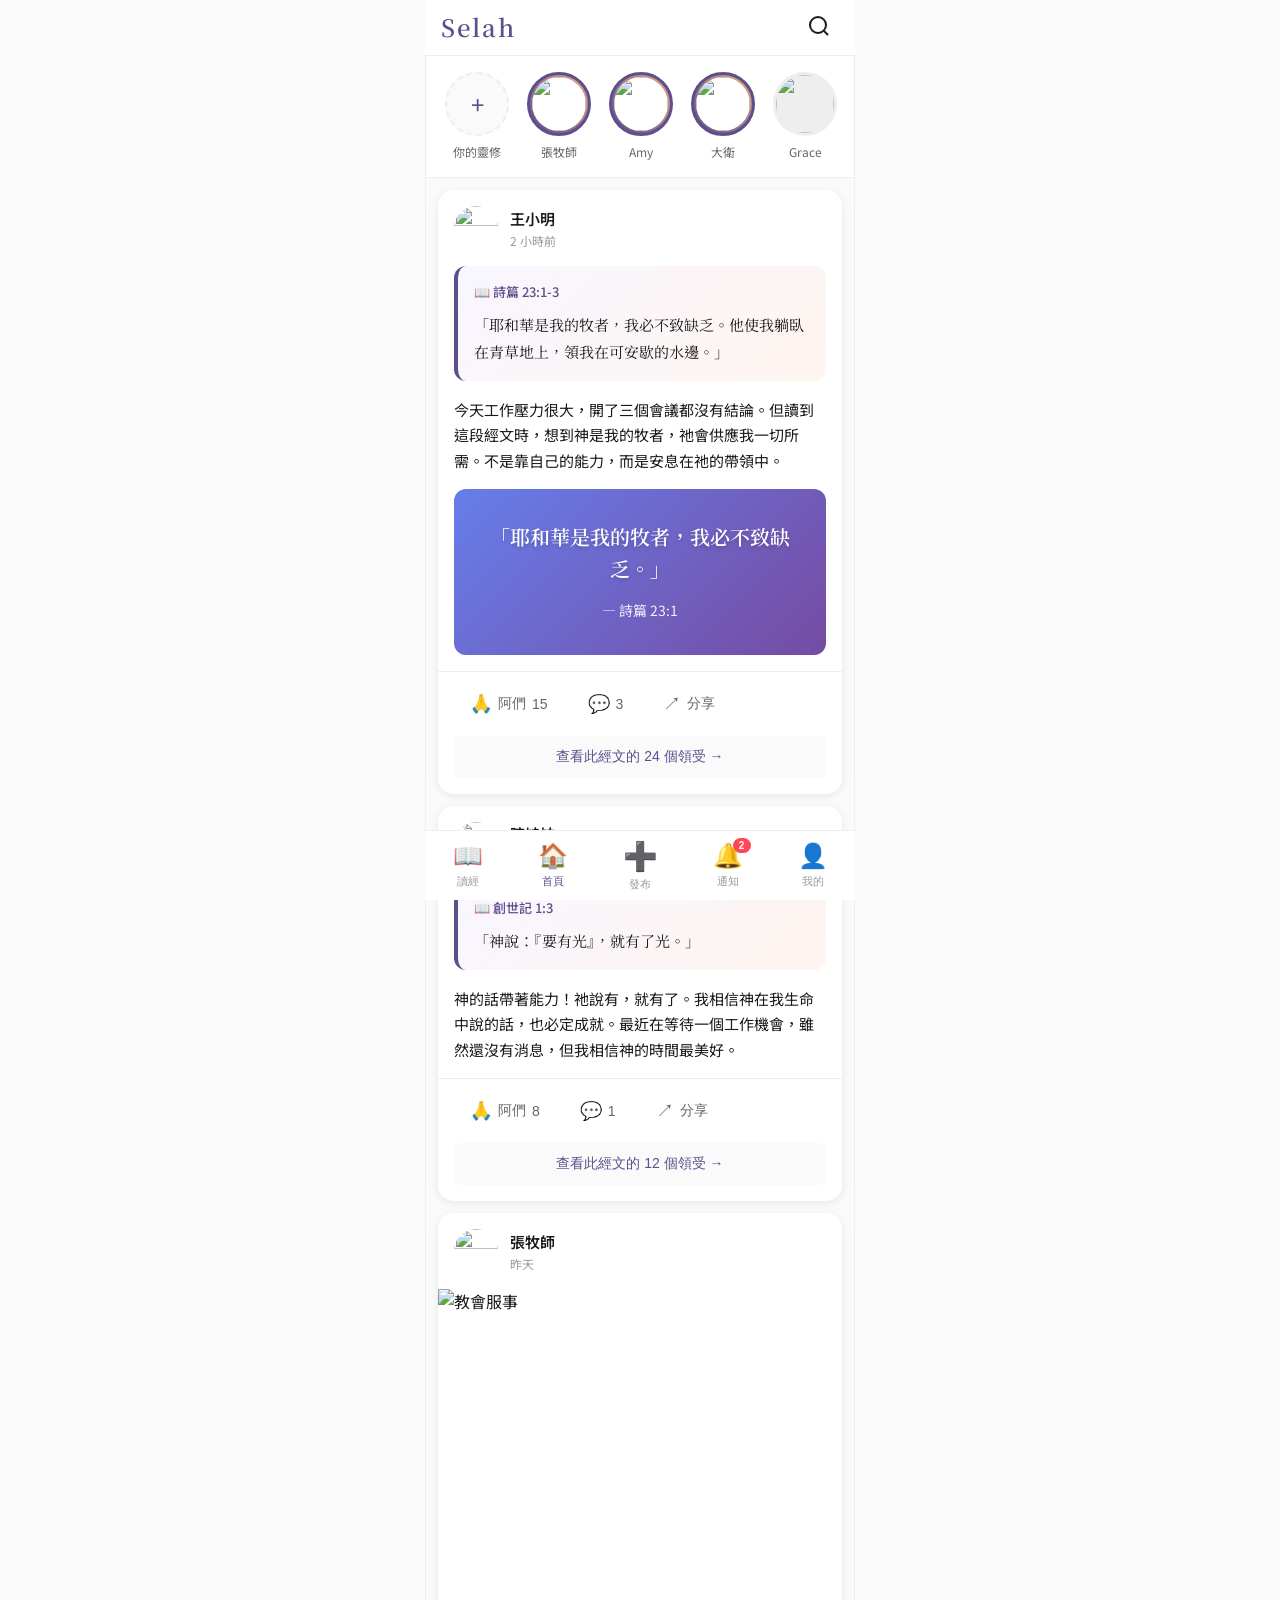
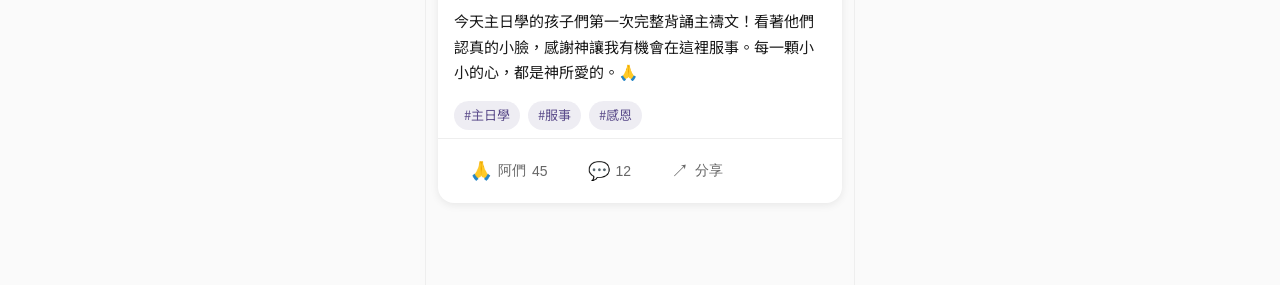
==== prototype/index.html @ 2213cc18 "Initial commit: Selah Bible Social App prototype Features: - Feed with scripture reflections and tes" ====
<!DOCTYPE html>
<html lang="zh-TW">
<head>
    <meta charset="UTF-8">
    <meta name="viewport" content="width=device-width, initial-scale=1.0, maximum-scale=1.0, user-scalable=no">
    <title>Selah - 聖經社群</title>
    <link rel="stylesheet" href="styles.css">
    <link href="https://fonts.googleapis.com/css2?family=Noto+Sans+TC:wght@400;500;700&family=Noto+Serif+TC:wght@400;600&display=swap" rel="stylesheet">
</head>
<body>
    <div class="app-container">
        <!-- Header -->
        <header class="app-header" id="app-header">
            <h1 class="logo">Selah</h1>
            <button class="search-btn" aria-label="搜尋">
                <svg width="24" height="24" viewBox="0 0 24 24" fill="none" stroke="currentColor" stroke-width="2">
                    <circle cx="11" cy="11" r="8"></circle>
                    <path d="m21 21-4.35-4.35"></path>
                </svg>
            </button>
        </header>

        <!-- Main Content Area -->
        <main class="app-main" id="app-main">
            <!-- Tab: Feed -->
            <section class="tab-content active" id="tab-feed">
                <!-- Stories Row -->
                <div class="stories-row">
                    <div class="story-item add-story">
                        <div class="story-avatar">
                            <span>+</span>
                        </div>
                        <span class="story-name">你的靈修</span>
                    </div>
                    <div class="story-item has-story">
                        <div class="story-avatar">
                            <img src="https://api.dicebear.com/7.x/avataaars/svg?seed=pastor" alt="">
                        </div>
                        <span class="story-name">張牧師</span>
                    </div>
                    <div class="story-item has-story">
                        <div class="story-avatar">
                            <img src="https://api.dicebear.com/7.x/avataaars/svg?seed=amy" alt="">
                        </div>
                        <span class="story-name">Amy</span>
                    </div>
                    <div class="story-item has-story">
                        <div class="story-avatar">
                            <img src="https://api.dicebear.com/7.x/avataaars/svg?seed=david" alt="">
                        </div>
                        <span class="story-name">大衛</span>
                    </div>
                    <div class="story-item">
                        <div class="story-avatar">
                            <img src="https://api.dicebear.com/7.x/avataaars/svg?seed=grace" alt="">
                        </div>
                        <span class="story-name">Grace</span>
                    </div>
                </div>

                <!-- Feed Posts -->
                <div class="feed-posts">
                    <!-- Post 1 -->
                    <article class="post-card">
                        <div class="post-header">
                            <img src="https://api.dicebear.com/7.x/avataaars/svg?seed=xiaoming" alt="" class="post-avatar">
                            <div class="post-user-info">
                                <span class="post-username">王小明</span>
                                <span class="post-time">2 小時前</span>
                            </div>
                        </div>
                        <div class="post-scripture" data-verse="詩篇 23:1-3">
                            <span class="scripture-ref">📖 詩篇 23:1-3</span>
                            <p class="scripture-text">「耶和華是我的牧者，我必不致缺乏。他使我躺臥在青草地上，領我在可安歇的水邊。」</p>
                        </div>
                        <div class="post-reflection">
                            <p>今天工作壓力很大，開了三個會議都沒有結論。但讀到這段經文時，想到神是我的牧者，祂會供應我一切所需。不是靠自己的能力，而是安息在祂的帶領中。</p>
                        </div>
                        <div class="post-image">
                            <div class="ai-card" style="background: linear-gradient(135deg, #667eea 0%, #764ba2 100%);">
                                <p class="ai-card-verse">「耶和華是我的牧者，我必不致缺乏。」</p>
                                <span class="ai-card-ref">— 詩篇 23:1</span>
                            </div>
                        </div>
                        <div class="post-actions">
                            <button class="action-btn amen-btn" data-count="15">
                                <span class="action-icon">🙏</span>
                                <span class="action-text">阿們</span>
                                <span class="action-count">15</span>
                            </button>
                            <button class="action-btn comment-btn">
                                <span class="action-icon">💬</span>
                                <span class="action-count">3</span>
                            </button>
                            <button class="action-btn share-btn">
                                <span class="action-icon">↗</span>
                                <span class="action-text">分享</span>
                            </button>
                        </div>
                        <div class="post-view-scripture">
                            <button class="view-all-btn" data-verse="詩篇 23:1-3">查看此經文的 24 個領受 →</button>
                        </div>
                    </article>

                    <!-- Post 2 -->
                    <article class="post-card">
                        <div class="post-header">
                            <img src="https://api.dicebear.com/7.x/avataaars/svg?seed=sister" alt="" class="post-avatar">
                            <div class="post-user-info">
                                <span class="post-username">陳姊妹</span>
                                <span class="post-time">5 小時前</span>
                            </div>
                        </div>
                        <div class="post-scripture" data-verse="創世記 1:3">
                            <span class="scripture-ref">📖 創世記 1:3</span>
                            <p class="scripture-text">「神說：『要有光』，就有了光。」</p>
                        </div>
                        <div class="post-reflection">
                            <p>神的話帶著能力！祂說有，就有了。我相信神在我生命中說的話，也必定成就。最近在等待一個工作機會，雖然還沒有消息，但我相信神的時間最美好。</p>
                        </div>
                        <div class="post-actions">
                            <button class="action-btn amen-btn" data-count="8">
                                <span class="action-icon">🙏</span>
                                <span class="action-text">阿們</span>
                                <span class="action-count">8</span>
                            </button>
                            <button class="action-btn comment-btn">
                                <span class="action-icon">💬</span>
                                <span class="action-count">1</span>
                            </button>
                            <button class="action-btn share-btn">
                                <span class="action-icon">↗</span>
                                <span class="action-text">分享</span>
                            </button>
                        </div>
                        <div class="post-view-scripture">
                            <button class="view-all-btn" data-verse="創世記 1:3">查看此經文的 12 個領受 →</button>
                        </div>
                    </article>

                    <!-- Post 3: 生活見證 -->
                    <article class="post-card testimony-post">
                        <div class="post-header">
                            <img src="https://api.dicebear.com/7.x/avataaars/svg?seed=pastor" alt="" class="post-avatar">
                            <div class="post-user-info">
                                <span class="post-username">張牧師</span>
                                <span class="post-time">昨天</span>
                            </div>
                        </div>
                        <div class="post-testimony-image">
                            <img src="https://images.unsplash.com/photo-1438232992991-995b7058bbb3?w=600&h=400&fit=crop" alt="教會服事">
                        </div>
                        <div class="post-reflection">
                            <p>今天主日學的孩子們第一次完整背誦主禱文！看著他們認真的小臉，感謝神讓我有機會在這裡服事。每一顆小小的心，都是神所愛的。🙏</p>
                        </div>
                        <div class="post-tags">
                            <span class="tag">#主日學</span>
                            <span class="tag">#服事</span>
                            <span class="tag">#感恩</span>
                        </div>
                        <div class="post-actions">
                            <button class="action-btn amen-btn" data-count="45">
                                <span class="action-icon">🙏</span>
                                <span class="action-text">阿們</span>
                                <span class="action-count">45</span>
                            </button>
                            <button class="action-btn comment-btn">
                                <span class="action-icon">💬</span>
                                <span class="action-count">12</span>
                            </button>
                            <button class="action-btn share-btn">
                                <span class="action-icon">↗</span>
                                <span class="action-text">分享</span>
                            </button>
                        </div>
                    </article>
                </div>
            </section>

            <!-- Tab: Read -->
            <section class="tab-content" id="tab-read">
                <div class="read-header">
                    <button class="back-btn">←</button>
                    <h2>創世記 Genesis</h2>
                    <button class="settings-btn">⚙️</button>
                </div>
                <div class="chapter-nav">
                    <span class="chapter-title">第 1 章</span>
                </div>
                <div class="scripture-content" id="scripture-content">
                    <p class="verse" data-verse="1"><sup>1</sup> 起初，<span class="word-highlight" data-word="בְּרֵאשִׁית" data-word-id="bereshit">神</span><span class="word-highlight" data-word="בָּרָא" data-word-id="bara">創造</span>天地。</p>
                    <p class="verse" data-verse="2"><sup>2</sup> 地是<span class="word-highlight" data-word="תֹהוּ וָבֹהוּ" data-word-id="tohu">空虛混沌</span>，淵面黑暗；神的<span class="word-highlight" data-word="רוּחַ" data-word-id="ruach">靈</span>運行在水面上。</p>
                    <p class="verse selectable" data-verse="3"><sup>3</sup> 神說：「要有<span class="word-highlight" data-word="אוֹר" data-word-id="or">光</span>」，就有了光。</p>
                    <p class="verse" data-verse="4"><sup>4</sup> 神看光是<span class="word-highlight" data-word="טוֹב" data-word-id="tov">好的</span>，就把光暗分開了。</p>
                    <p class="verse" data-verse="5"><sup>5</sup> 神稱光為「晝」，稱暗為「夜」。有晚上，有早晨，這是頭一日。</p>
                    <p class="verse" data-verse="6"><sup>6</sup> 神說：「諸水之間要有空氣，將水分為上下。」</p>
                    <p class="verse" data-verse="7"><sup>7</sup> 神就造出空氣，將空氣以下的水、空氣以上的水分開了。事就這樣成了。</p>
                    <p class="verse" data-verse="8"><sup>8</sup> 神稱空氣為「天」。有晚上，有早晨，是第二日。</p>
                    
                    <div class="verse-insights-badge" data-verse="3">
                        📝 這段經文有 8 個領受
                    </div>
                </div>
                <div class="chapter-pagination">
                    <button class="prev-chapter" disabled>◀ 上一章</button>
                    <div class="chapter-dots">
                        <span class="dot active"></span>
                        <span class="dot"></span>
                        <span class="dot"></span>
                        <span class="dot"></span>
                        <span class="dot"></span>
                    </div>
                    <button class="next-chapter">下一章 ▶</button>
                </div>
            </section>

            <!-- Tab: Post -->
            <section class="tab-content" id="tab-post">
                <div class="post-options">
                    <h2>發布新貼文</h2>
                    <div class="post-option-cards">
                        <button class="post-option-card" id="btn-scripture-post">
                            <span class="option-icon">📖</span>
                            <span class="option-title">經文領受</span>
                            <span class="option-desc">選取經文 + 寫下你的領受</span>
                        </button>
                        <button class="post-option-card" id="btn-testimony-post">
                            <span class="option-icon">📷</span>
                            <span class="option-title">生活見證</span>
                            <span class="option-desc">分享你與神同行的日常</span>
                        </button>
                        <button class="post-option-card" id="btn-song-post">
                            <span class="option-icon">🎵</span>
                            <span class="option-title">詩歌分享</span>
                            <span class="option-desc">分享感動你的詩歌</span>
                        </button>
                    </div>
                </div>
            </section>

            <!-- Tab: Notifications -->
            <section class="tab-content" id="tab-notifications">
                <h2 class="section-title">通知</h2>
                <div class="notifications-list">
                    <div class="notification-group">
                        <h3 class="notification-date">今天</h3>
                        <div class="notification-item unread">
                            <span class="notif-icon">🙏</span>
                            <div class="notif-content">
                                <p><strong>王小明</strong> 對你的領受說「阿們」</p>
                                <span class="notif-preview">詩篇 23:1「耶和華是我的...</span>
                                <span class="notif-time">2 分鐘前</span>
                            </div>
                        </div>
                        <div class="notification-item unread">
                            <span class="notif-icon">💬</span>
                            <div class="notif-content">
                                <p><strong>陳姊妹</strong> 回覆了你的領受</p>
                                <span class="notif-preview">「謝謝分享！這段經文也很...</span>
                                <span class="notif-time">1 小時前</span>
                            </div>
                        </div>
                        <div class="notification-item">
                            <span class="notif-icon">👥</span>
                            <div class="notif-content">
                                <p><strong>你的小組</strong> 有 3 則新領受</p>
                                <span class="notif-time">3 小時前</span>
                            </div>
                        </div>
                    </div>
                    <div class="notification-group">
                        <h3 class="notification-date">昨天</h3>
                        <div class="notification-item">
                            <span class="notif-icon">📖</span>
                            <div class="notif-content">
                                <p>你追蹤的 <strong>張牧師</strong> 發布了新領受</p>
                                <span class="notif-preview">羅馬書 8:28「萬事互相效力...</span>
                                <span class="notif-time">昨天</span>
                            </div>
                        </div>
                        <div class="notification-item highlight">
                            <span class="notif-icon">🔥</span>
                            <div class="notif-content">
                                <p>你已連續讀經 <strong>7 天</strong>！繼續加油！</p>
                                <span class="notif-time">昨天</span>
                            </div>
                        </div>
                    </div>
                </div>
            </section>

            <!-- Tab: Profile -->
            <section class="tab-content" id="tab-profile">
                <div class="profile-header">
                    <div class="profile-avatar">
                        <img src="https://api.dicebear.com/7.x/avataaars/svg?seed=joshua" alt="">
                    </div>
                    <h2 class="profile-name">約書亞</h2>
                    <span class="profile-handle">@joshua_chen</span>
                </div>
                <div class="profile-stats">
                    <div class="stat-item">
                        <span class="stat-icon">🔥</span>
                        <span class="stat-value">23</span>
                        <span class="stat-label">連續讀經</span>
                    </div>
                    <div class="stat-item">
                        <span class="stat-icon">📝</span>
                        <span class="stat-value">47</span>
                        <span class="stat-label">領受總數</span>
                    </div>
                    <div class="stat-item">
                        <span class="stat-value">156</span>
                        <span class="stat-label">追蹤者</span>
                    </div>
                    <div class="stat-item">
                        <span class="stat-value">89</span>
                        <span class="stat-label">追蹤中</span>
                    </div>
                </div>
                <div class="profile-tabs">
                    <button class="profile-tab active">📝 領受</button>
                    <button class="profile-tab">📷 見證</button>
                    <button class="profile-tab">🔖 收藏</button>
                </div>
                <div class="profile-posts">
                    <div class="profile-post-item">
                        <span class="post-ref">📖 詩篇 23:1</span>
                        <p>今天工作壓力很大...</p>
                        <span class="post-date">昨天</span>
                    </div>
                    <div class="profile-post-item">
                        <span class="post-ref">📖 創世記 1:3</span>
                        <p>神的話帶著能力...</p>
                        <span class="post-date">前天</span>
                    </div>
                    <div class="profile-post-item">
                        <span class="post-ref">📖 腓立比書 4:13</span>
                        <p>我靠著那加給我力量的...</p>
                        <span class="post-date">3 天前</span>
                    </div>
                </div>
            </section>
        </main>

        <!-- Bottom Navigation -->
        <nav class="bottom-nav">
            <button class="nav-item" data-tab="read">
                <span class="nav-icon">📖</span>
                <span class="nav-label">讀經</span>
            </button>
            <button class="nav-item active" data-tab="feed">
                <span class="nav-icon">🏠</span>
                <span class="nav-label">首頁</span>
            </button>
            <button class="nav-item" data-tab="post">
                <span class="nav-icon nav-icon-plus">➕</span>
                <span class="nav-label">發布</span>
            </button>
            <button class="nav-item" data-tab="notifications">
                <span class="nav-icon">🔔</span>
                <span class="nav-label">通知</span>
                <span class="nav-badge">2</span>
            </button>
            <button class="nav-item" data-tab="profile">
                <span class="nav-icon">👤</span>
                <span class="nav-label">我的</span>
            </button>
        </nav>

        <!-- Modal: Write Reflection -->
        <div class="modal" id="modal-reflection">
            <div class="modal-content">
                <div class="modal-header">
                    <button class="modal-close">✕</button>
                    <h3>寫下領受</h3>
                    <button class="modal-submit" id="btn-publish">發布</button>
                </div>
                <div class="modal-body">
                    <div class="selected-scripture">
                        <span class="scripture-ref">📖 創世記 1:3</span>
                        <p class="scripture-text">「神說：『要有光』，就有了光。」</p>
                    </div>
                    <textarea class="reflection-input" placeholder="在這段經文中，我領受到..."></textarea>
                    <div class="modal-options">
                        <button class="option-btn" id="btn-generate-card">
                            <span>🎨</span> 生成圖卡
                        </button>
                        <button class="option-btn">
                            <span>📷</span> 附加照片
                        </button>
                    </div>
                    <div class="share-options">
                        <label>分享對象：</label>
                        <div class="radio-group">
                            <label><input type="radio" name="share" checked> 公開</label>
                            <label><input type="radio" name="share"> 僅追蹤者</label>
                            <label><input type="radio" name="share"> 我的小組</label>
                        </div>
                    </div>
                </div>
            </div>
        </div>

        <!-- Modal: AI Card Selection -->
        <div class="modal" id="modal-ai-cards">
            <div class="modal-content modal-cards">
                <div class="modal-header">
                    <button class="modal-close">←</button>
                    <h3>選擇圖卡風格</h3>
                    <button class="modal-submit">使用</button>
                </div>
                <div class="modal-body">
                    <p class="generating-text" id="generating-text">正在根據您的領受生成圖卡...</p>
                    <div class="ai-cards-grid" id="ai-cards-grid" style="display: none;">
                        <div class="ai-card-option selected" style="background: linear-gradient(135deg, #667eea 0%, #764ba2 100%);">
                            <p class="card-verse">「要有光」</p>
                            <span class="card-ref">— 創世記 1:3</span>
                            <span class="card-style">紫色漸層</span>
                        </div>
                        <div class="ai-card-option" style="background: linear-gradient(135deg, #f5af19 0%, #f12711 100%);">
                            <p class="card-verse">「要有光」</p>
                            <span class="card-ref">— 創世記 1:3</span>
                            <span class="card-style">日出暖色</span>
                        </div>
                        <div class="ai-card-option" style="background: linear-gradient(135deg, #1a1a2e 0%, #16213e 100%); color: #fff;">
                            <p class="card-verse">「要有光」</p>
                            <span class="card-ref">— 創世記 1:3</span>
                            <span class="card-style">星空夜色</span>
                        </div>
                        <div class="ai-card-option" style="background: linear-gradient(135deg, #a8edea 0%, #fed6e3 100%);">
                            <p class="card-verse">「要有光」</p>
                            <span class="card-ref">— 創世記 1:3</span>
                            <span class="card-style">清新水彩</span>
                        </div>
                        <div class="ai-card-option" style="background: #fff; border: 2px solid #333;">
                            <p class="card-verse" style="color: #333;">「要有光」</p>
                            <span class="card-ref" style="color: #666;">— 創世記 1:3</span>
                            <span class="card-style">極簡黑白</span>
                        </div>
                        <div class="ai-card-option" style="background: linear-gradient(135deg, #11998e 0%, #38ef7d 100%);">
                            <p class="card-verse">「要有光」</p>
                            <span class="card-ref">— 創世記 1:3</span>
                            <span class="card-style">生命綠意</span>
                        </div>
                    </div>
                    <button class="regenerate-btn" id="regenerate-btn" style="display: none;">
                        🔄 重新生成
                    </button>
                </div>
            </div>
        </div>

        <!-- Modal: Verse Reflections -->
        <div class="modal" id="modal-verse-reflections">
            <div class="modal-content modal-full">
                <div class="modal-header">
                    <button class="modal-close">←</button>
                    <h3>詩篇 23:1-3 的領受</h3>
                </div>
                <div class="modal-body">
                    <div class="verse-display">
                        <p>「耶和華是我的牧者，我必不致缺乏。他使我躺臥在青草地上，領我在可安歇的水邊。」</p>
                    </div>
                    <div class="reflections-count">32 位弟兄姊妹的領受</div>
                    <div class="reflections-list">
                        <div class="reflection-item">
                            <img src="https://api.dicebear.com/7.x/avataaars/svg?seed=pastor" alt="" class="reflection-avatar">
                            <div class="reflection-content">
                                <div class="reflection-header">
                                    <span class="reflection-user">張牧師</span>
                                    <span class="reflection-time">昨天</span>
                                </div>
                                <p>「牧者」在原文是「餵養者」，神不只帶領我們，更親自餵養我們的靈命。當我們感到枯乾時，祂會帶我們到青草地和可安歇的水邊...</p>
                                <div class="reflection-stats">
                                    <span>🙏 45</span>
                                    <span>💬 12</span>
                                </div>
                            </div>
                        </div>
                        <div class="reflection-item">
                            <img src="https://api.dicebear.com/7.x/avataaars/svg?seed=amy" alt="" class="reflection-avatar">
                            <div class="reflection-content">
                                <div class="reflection-header">
                                    <span class="reflection-user">Amy</span>
                                    <span class="reflection-time">3 天前</span>
                                </div>
                                <p>我剛信主三個月，這段經文讓我感受到神的愛。以前總覺得要靠自己努力，現在知道有一位牧者在照顧我...</p>
                                <div class="reflection-stats">
                                    <span>🙏 23</span>
                                    <span>💬 5</span>
                                </div>
                            </div>
                        </div>
                        <div class="reflection-item">
                            <img src="https://api.dicebear.com/7.x/avataaars/svg?seed=david" alt="" class="reflection-avatar">
                            <div class="reflection-content">
                                <div class="reflection-header">
                                    <span class="reflection-user">大衛</span>
                                    <span class="reflection-time">上週</span>
                                </div>
                                <p>「我必不致缺乏」— 這不是說我們會有很多，而是說我們需要的，神都會供應。這對我是很大的提醒...</p>
                                <div class="reflection-stats">
                                    <span>🙏 18</span>
                                    <span>💬 3</span>
                                </div>
                            </div>
                        </div>
                    </div>
                </div>
            </div>
        </div>

        <!-- Selection Popup -->
        <div class="selection-popup" id="selection-popup">
            <button class="popup-btn" id="btn-write-reflection">📝 寫領受</button>
            <button class="popup-btn">📋 複製</button>
            <button class="popup-btn">🔖 收藏</button>
        </div>

        <!-- Modal: Word Study (原文解析) -->
        <div class="modal" id="modal-word-study">
            <div class="modal-content modal-word">
                <div class="modal-header">
                    <button class="modal-close">✕</button>
                    <h3>原文解析</h3>
                    <button class="modal-share-btn">↗</button>
                </div>
                <div class="modal-body" id="word-study-content">
                    <!-- Content will be dynamically inserted -->
                </div>
            </div>
        </div>

        <!-- Toast -->
        <div class="toast" id="toast">
            <span class="toast-icon">✓</span>
            <span class="toast-message">發布成功！</span>
        </div>
    </div>

    <script src="app.js"></script>
</body>
</html>
---- prototype/styles.css ----
/* ===== CSS Reset & Base ===== */
* {
    margin: 0;
    padding: 0;
    box-sizing: border-box;
}

/* Global image constraint */
img {
    max-width: 100%;
    height: auto;
    display: block;
}

/* SVG specific fix */
img[src*="dicebear"] {
    width: 100%;
    height: 100%;
}

:root {
    --primary: #5D4E8C;
    --primary-light: #7B6BA8;
    --primary-dark: #3D3260;
    --accent: #E8A87C;
    --bg: #FAFAFA;
    --card-bg: #FFFFFF;
    --text: #1A1A1A;
    --text-secondary: #666666;
    --text-light: #999999;
    --border: #EEEEEE;
    --success: #4CAF50;
    --shadow: 0 2px 8px rgba(0, 0, 0, 0.08);
    --shadow-lg: 0 4px 16px rgba(0, 0, 0, 0.12);
}

body {
    font-family: 'Noto Sans TC', -apple-system, BlinkMacSystemFont, sans-serif;
    background-color: var(--bg);
    color: var(--text);
    line-height: 1.6;
    -webkit-font-smoothing: antialiased;
}

/* ===== App Container ===== */
.app-container {
    max-width: 430px;
    margin: 0 auto;
    min-height: 100vh;
    background: var(--bg);
    position: relative;
    overflow-x: hidden;
}

/* ===== Header ===== */
.app-header {
    position: fixed;
    top: 0;
    left: 50%;
    transform: translateX(-50%);
    width: 100%;
    max-width: 430px;
    height: 56px;
    background: var(--card-bg);
    border-bottom: 1px solid var(--border);
    display: flex;
    align-items: center;
    justify-content: space-between;
    padding: 0 16px;
    z-index: 100;
}

.logo {
    font-family: 'Noto Serif TC', serif;
    font-size: 24px;
    font-weight: 600;
    color: var(--primary);
    letter-spacing: 2px;
}

.search-btn {
    background: none;
    border: none;
    padding: 8px;
    cursor: pointer;
    color: var(--text);
}

/* ===== Main Content ===== */
.app-main {
    padding-top: 56px;
    padding-bottom: 70px;
    min-height: 100vh;
}

.tab-content {
    display: none;
}

.tab-content.active {
    display: block;
}

/* ===== Stories Row ===== */
.stories-row {
    display: flex;
    gap: 12px;
    padding: 16px;
    overflow-x: auto;
    background: var(--card-bg);
    border-bottom: 1px solid var(--border);
    scrollbar-width: none;
}

.stories-row::-webkit-scrollbar {
    display: none;
}

.story-item {
    display: flex;
    flex-direction: column;
    align-items: center;
    gap: 6px;
    flex-shrink: 0;
    width: 70px;
}

.story-avatar {
    width: 64px;
    height: 64px;
    min-width: 64px;
    min-height: 64px;
    max-width: 64px;
    max-height: 64px;
    border-radius: 50%;
    background: var(--border);
    display: flex;
    align-items: center;
    justify-content: center;
    overflow: hidden;
    border: 3px solid transparent;
}

.story-item.has-story .story-avatar {
    border: 3px solid var(--primary);
    padding: 2px;
    background: linear-gradient(45deg, var(--primary), var(--accent));
}

.story-item.has-story .story-avatar img {
    border-radius: 50%;
    background: var(--card-bg);
}

.story-avatar img {
    width: 100%;
    height: 100%;
    max-width: 100%;
    max-height: 100%;
    object-fit: cover;
    display: block;
}

.add-story .story-avatar {
    background: var(--bg);
    border: 2px dashed var(--border);
    font-size: 24px;
    color: var(--primary);
}

.story-name {
    font-size: 12px;
    color: var(--text-secondary);
    max-width: 64px;
    text-align: center;
    white-space: nowrap;
    overflow: hidden;
    text-overflow: ellipsis;
}

/* ===== Feed Posts ===== */
.feed-posts {
    display: flex;
    flex-direction: column;
    gap: 12px;
    padding: 12px;
}

.post-card {
    background: var(--card-bg);
    border-radius: 16px;
    box-shadow: var(--shadow);
    overflow: hidden;
}

.post-header {
    display: flex;
    align-items: center;
    gap: 12px;
    padding: 16px;
}

.post-avatar {
    width: 44px;
    height: 44px;
    min-width: 44px;
    min-height: 44px;
    max-width: 44px;
    max-height: 44px;
    border-radius: 50%;
    object-fit: cover;
    display: block;
}

.post-user-info {
    display: flex;
    flex-direction: column;
}

.post-username {
    font-weight: 600;
    font-size: 15px;
}

.post-time {
    font-size: 12px;
    color: var(--text-light);
}

.post-scripture {
    background: linear-gradient(135deg, #f8f6ff 0%, #fff5f0 100%);
    padding: 16px;
    margin: 0 16px;
    border-radius: 12px;
    border-left: 4px solid var(--primary);
}

.scripture-ref {
    font-size: 13px;
    color: var(--primary);
    font-weight: 500;
    display: block;
    margin-bottom: 8px;
}

.scripture-text {
    font-family: 'Noto Serif TC', serif;
    font-size: 15px;
    line-height: 1.8;
    color: var(--text);
}

.post-reflection {
    padding: 16px;
}

.post-reflection p {
    font-size: 15px;
    line-height: 1.7;
    color: var(--text);
}

.post-image {
    padding: 0 16px 16px;
}

.ai-card {
    border-radius: 12px;
    padding: 32px 24px;
    text-align: center;
    color: #fff;
}

.ai-card-verse {
    font-family: 'Noto Serif TC', serif;
    font-size: 20px;
    font-weight: 600;
    margin-bottom: 12px;
    text-shadow: 0 2px 4px rgba(0,0,0,0.2);
}

.ai-card-ref {
    font-size: 14px;
    opacity: 0.9;
}

.post-testimony-image {
    width: 100%;
    aspect-ratio: 4/3;
    overflow: hidden;
}

.post-testimony-image img {
    width: 100%;
    height: 100%;
    object-fit: cover;
}

.post-tags {
    padding: 0 16px 8px;
    display: flex;
    gap: 8px;
    flex-wrap: wrap;
}

.tag {
    font-size: 13px;
    color: var(--primary);
    background: rgba(93, 78, 140, 0.1);
    padding: 4px 10px;
    border-radius: 20px;
}

.post-actions {
    display: flex;
    gap: 8px;
    padding: 12px 16px;
    border-top: 1px solid var(--border);
}

.action-btn {
    display: flex;
    align-items: center;
    gap: 6px;
    padding: 8px 16px;
    border: none;
    background: none;
    border-radius: 20px;
    cursor: pointer;
    font-size: 14px;
    color: var(--text-secondary);
    transition: all 0.2s;
}

.action-btn:hover {
    background: var(--bg);
}

.action-btn.active {
    color: var(--primary);
    background: rgba(93, 78, 140, 0.1);
}

.action-icon {
    font-size: 18px;
}

.action-count {
    font-weight: 500;
}

.post-view-scripture {
    padding: 0 16px 16px;
}

.view-all-btn {
    width: 100%;
    padding: 12px;
    background: var(--bg);
    border: none;
    border-radius: 8px;
    color: var(--primary);
    font-size: 14px;
    cursor: pointer;
    transition: background 0.2s;
}

.view-all-btn:hover {
    background: var(--border);
}

/* ===== Read Tab ===== */
#tab-read {
    background: var(--card-bg);
    min-height: calc(100vh - 126px);
}

.read-header {
    display: flex;
    align-items: center;
    justify-content: space-between;
    padding: 16px;
    border-bottom: 1px solid var(--border);
}

.read-header h2 {
    font-size: 18px;
    font-weight: 600;
}

.back-btn, .settings-btn {
    background: none;
    border: none;
    font-size: 20px;
    cursor: pointer;
    padding: 8px;
}

.chapter-nav {
    padding: 12px 16px;
    background: var(--bg);
}

.chapter-title {
    font-size: 14px;
    color: var(--text-secondary);
    font-weight: 500;
}

.scripture-content {
    padding: 24px 20px;
    font-family: 'Noto Serif TC', serif;
    font-size: 18px;
    line-height: 2;
}

.verse {
    margin-bottom: 16px;
    padding: 8px 12px;
    border-radius: 8px;
    transition: background 0.2s;
    cursor: pointer;
}

.verse:hover {
    background: rgba(93, 78, 140, 0.05);
}

.verse.selected {
    background: rgba(93, 78, 140, 0.15);
    border-radius: 8px;
}

.verse sup {
    font-size: 12px;
    color: var(--primary);
    margin-right: 4px;
    font-weight: 600;
}

.verse-insights-badge {
    display: inline-block;
    padding: 8px 16px;
    background: linear-gradient(135deg, #f8f6ff 0%, #fff5f0 100%);
    border-radius: 20px;
    font-size: 13px;
    color: var(--primary);
    margin: 16px 0;
    cursor: pointer;
    font-family: 'Noto Sans TC', sans-serif;
}

.verse-insights-badge:hover {
    background: linear-gradient(135deg, #ede9ff 0%, #ffe8dc 100%);
}

.chapter-pagination {
    display: flex;
    align-items: center;
    justify-content: space-between;
    padding: 16px;
    background: var(--card-bg);
    border-top: 1px solid var(--border);
}

.prev-chapter, .next-chapter {
    padding: 10px 16px;
    background: var(--bg);
    border: none;
    border-radius: 8px;
    font-size: 13px;
    cursor: pointer;
    transition: background 0.2s;
}

.prev-chapter:disabled {
    opacity: 0.4;
    cursor: not-allowed;
}

.prev-chapter:not(:disabled):hover,
.next-chapter:hover {
    background: var(--border);
}

.chapter-dots {
    display: flex;
    gap: 6px;
}

.dot {
    width: 8px;
    height: 8px;
    border-radius: 50%;
    background: var(--border);
}

.dot.active {
    background: var(--primary);
}

/* ===== Post Tab ===== */
.post-options {
    padding: 24px 16px;
}

.post-options h2 {
    text-align: center;
    margin-bottom: 24px;
    font-size: 20px;
}

.post-option-cards {
    display: flex;
    flex-direction: column;
    gap: 16px;
}

.post-option-card {
    display: flex;
    flex-direction: column;
    align-items: center;
    gap: 8px;
    padding: 32px 24px;
    background: var(--card-bg);
    border: 2px solid var(--border);
    border-radius: 16px;
    cursor: pointer;
    transition: all 0.2s;
}

.post-option-card:hover {
    border-color: var(--primary);
    transform: translateY(-2px);
    box-shadow: var(--shadow-lg);
}

.option-icon {
    font-size: 40px;
}

.option-title {
    font-size: 18px;
    font-weight: 600;
}

.option-desc {
    font-size: 14px;
    color: var(--text-secondary);
}

/* ===== Notifications Tab ===== */
.section-title {
    padding: 16px;
    font-size: 20px;
}

.notifications-list {
    background: var(--card-bg);
}

.notification-group {
    padding: 0 16px;
}

.notification-date {
    font-size: 13px;
    color: var(--text-light);
    padding: 12px 0;
    border-bottom: 1px solid var(--border);
}

.notification-item {
    display: flex;
    gap: 12px;
    padding: 16px 0;
    border-bottom: 1px solid var(--border);
}

.notification-item.unread {
    background: rgba(93, 78, 140, 0.05);
    margin: 0 -16px;
    padding: 16px;
}

.notification-item.highlight {
    background: linear-gradient(135deg, #fff5f0 0%, #f8f6ff 100%);
    margin: 0 -16px;
    padding: 16px;
}

.notif-icon {
    font-size: 24px;
    flex-shrink: 0;
}

.notif-content {
    flex: 1;
}

.notif-content p {
    font-size: 14px;
    margin-bottom: 4px;
}

.notif-preview {
    font-size: 13px;
    color: var(--text-secondary);
    display: block;
    margin-bottom: 4px;
}

.notif-time {
    font-size: 12px;
    color: var(--text-light);
}

/* ===== Profile Tab ===== */
.profile-header {
    display: flex;
    flex-direction: column;
    align-items: center;
    padding: 32px 16px;
    background: var(--card-bg);
}

.profile-avatar {
    width: 88px;
    height: 88px;
    min-width: 88px;
    min-height: 88px;
    max-width: 88px;
    max-height: 88px;
    border-radius: 50%;
    overflow: hidden;
    margin-bottom: 12px;
    border: 3px solid var(--primary);
}

.profile-avatar img {
    width: 100%;
    height: 100%;
    max-width: 100%;
    max-height: 100%;
    object-fit: cover;
    display: block;
}

.profile-name {
    font-size: 22px;
    font-weight: 600;
    margin-bottom: 4px;
}

.profile-handle {
    font-size: 14px;
    color: var(--text-light);
}

.profile-stats {
    display: grid;
    grid-template-columns: repeat(4, 1fr);
    gap: 8px;
    padding: 16px;
    background: var(--card-bg);
    border-top: 1px solid var(--border);
    border-bottom: 1px solid var(--border);
}

.stat-item {
    display: flex;
    flex-direction: column;
    align-items: center;
    gap: 4px;
}

.stat-icon {
    font-size: 20px;
}

.stat-value {
    font-size: 20px;
    font-weight: 700;
    color: var(--primary);
}

.stat-label {
    font-size: 12px;
    color: var(--text-secondary);
}

.profile-tabs {
    display: flex;
    background: var(--card-bg);
    border-bottom: 1px solid var(--border);
}

.profile-tab {
    flex: 1;
    padding: 14px;
    background: none;
    border: none;
    font-size: 14px;
    color: var(--text-secondary);
    cursor: pointer;
    border-bottom: 2px solid transparent;
    transition: all 0.2s;
}

.profile-tab.active {
    color: var(--primary);
    border-bottom-color: var(--primary);
}

.profile-posts {
    padding: 8px 16px;
}

.profile-post-item {
    padding: 16px;
    background: var(--card-bg);
    border-radius: 12px;
    margin-bottom: 8px;
}

.profile-post-item .post-ref {
    font-size: 13px;
    color: var(--primary);
    font-weight: 500;
}

.profile-post-item p {
    font-size: 14px;
    color: var(--text);
    margin: 8px 0;
}

.profile-post-item .post-date {
    font-size: 12px;
    color: var(--text-light);
}

/* ===== Bottom Navigation ===== */
.bottom-nav {
    position: fixed;
    bottom: 0;
    left: 50%;
    transform: translateX(-50%);
    width: 100%;
    max-width: 430px;
    height: 70px;
    background: var(--card-bg);
    border-top: 1px solid var(--border);
    display: flex;
    justify-content: space-around;
    align-items: center;
    z-index: 100;
}

.nav-item {
    display: flex;
    flex-direction: column;
    align-items: center;
    gap: 4px;
    padding: 8px 16px;
    background: none;
    border: none;
    cursor: pointer;
    color: var(--text-light);
    position: relative;
    transition: color 0.2s;
}

.nav-item.active {
    color: var(--primary);
}

.nav-icon {
    font-size: 24px;
}

.nav-icon-plus {
    font-size: 28px;
}

.nav-label {
    font-size: 11px;
}

.nav-badge {
    position: absolute;
    top: 4px;
    right: 8px;
    background: #FF4757;
    color: #fff;
    font-size: 10px;
    font-weight: 600;
    padding: 2px 6px;
    border-radius: 10px;
    min-width: 18px;
    text-align: center;
}

/* ===== Modals ===== */
.modal {
    display: none;
    position: fixed;
    top: 0;
    left: 0;
    width: 100%;
    height: 100%;
    background: rgba(0, 0, 0, 0.5);
    z-index: 200;
    align-items: flex-end;
    justify-content: center;
}

.modal.active {
    display: flex;
}

.modal-content {
    background: var(--card-bg);
    width: 100%;
    max-width: 430px;
    max-height: 90vh;
    border-radius: 24px 24px 0 0;
    overflow: hidden;
    animation: slideUp 0.3s ease;
}

.modal-content.modal-full {
    max-height: 100vh;
    border-radius: 0;
}

.modal-content.modal-cards {
    max-height: 85vh;
}

@keyframes slideUp {
    from {
        transform: translateY(100%);
    }
    to {
        transform: translateY(0);
    }
}

.modal-header {
    display: flex;
    align-items: center;
    justify-content: space-between;
    padding: 16px;
    border-bottom: 1px solid var(--border);
}

.modal-header h3 {
    font-size: 17px;
    font-weight: 600;
}

.modal-close {
    background: none;
    border: none;
    font-size: 20px;
    cursor: pointer;
    padding: 8px;
    color: var(--text);
}

.modal-submit {
    background: var(--primary);
    color: #fff;
    border: none;
    padding: 8px 20px;
    border-radius: 20px;
    font-size: 14px;
    font-weight: 600;
    cursor: pointer;
}

.modal-submit:hover {
    background: var(--primary-dark);
}

.modal-body {
    padding: 16px;
    overflow-y: auto;
    max-height: calc(90vh - 60px);
}

.selected-scripture {
    background: linear-gradient(135deg, #f8f6ff 0%, #fff5f0 100%);
    padding: 16px;
    border-radius: 12px;
    margin-bottom: 16px;
    border-left: 4px solid var(--primary);
}

.reflection-input {
    width: 100%;
    min-height: 120px;
    padding: 16px;
    border: 1px solid var(--border);
    border-radius: 12px;
    font-size: 15px;
    font-family: inherit;
    resize: none;
    line-height: 1.6;
}

.reflection-input:focus {
    outline: none;
    border-color: var(--primary);
}

.modal-options {
    display: flex;
    gap: 12px;
    margin-top: 16px;
}

.option-btn {
    flex: 1;
    display: flex;
    align-items: center;
    justify-content: center;
    gap: 8px;
    padding: 14px;
    background: var(--bg);
    border: 1px solid var(--border);
    border-radius: 12px;
    font-size: 14px;
    cursor: pointer;
    transition: all 0.2s;
}

.option-btn:hover {
    border-color: var(--primary);
    background: rgba(93, 78, 140, 0.05);
}

.share-options {
    margin-top: 20px;
    padding-top: 16px;
    border-top: 1px solid var(--border);
}

.share-options label {
    font-size: 14px;
    color: var(--text-secondary);
}

.radio-group {
    display: flex;
    flex-direction: column;
    gap: 12px;
    margin-top: 12px;
}

.radio-group label {
    display: flex;
    align-items: center;
    gap: 8px;
    cursor: pointer;
}

/* ===== AI Cards Modal ===== */
.generating-text {
    text-align: center;
    padding: 40px 0;
    color: var(--text-secondary);
}

.ai-cards-grid {
    display: grid;
    grid-template-columns: repeat(2, 1fr);
    gap: 12px;
}

.ai-card-option {
    aspect-ratio: 1;
    border-radius: 16px;
    padding: 20px;
    display: flex;
    flex-direction: column;
    align-items: center;
    justify-content: center;
    cursor: pointer;
    transition: all 0.2s;
    position: relative;
    color: #fff;
}

.ai-card-option:hover {
    transform: scale(1.02);
}

.ai-card-option.selected {
    outline: 3px solid var(--primary);
    outline-offset: 3px;
}

.ai-card-option .card-verse {
    font-family: 'Noto Serif TC', serif;
    font-size: 16px;
    font-weight: 600;
    text-align: center;
    margin-bottom: 8px;
    text-shadow: 0 1px 3px rgba(0,0,0,0.2);
}

.ai-card-option .card-ref {
    font-size: 11px;
    opacity: 0.9;
}

.ai-card-option .card-style {
    position: absolute;
    bottom: 10px;
    font-size: 10px;
    opacity: 0.8;
    background: rgba(0,0,0,0.2);
    padding: 2px 8px;
    border-radius: 10px;
}

.regenerate-btn {
    width: 100%;
    padding: 14px;
    margin-top: 16px;
    background: var(--bg);
    border: 1px solid var(--border);
    border-radius: 12px;
    font-size: 14px;
    cursor: pointer;
}

/* ===== Verse Reflections Modal ===== */
.verse-display {
    background: linear-gradient(135deg, #f8f6ff 0%, #fff5f0 100%);
    padding: 20px;
    border-radius: 12px;
    margin-bottom: 16px;
    font-family: 'Noto Serif TC', serif;
    font-size: 16px;
    line-height: 1.8;
    text-align: center;
}

.reflections-count {
    text-align: center;
    padding: 12px;
    color: var(--text-secondary);
    font-size: 14px;
    border-bottom: 1px solid var(--border);
    margin-bottom: 16px;
}

.reflections-list {
    display: flex;
    flex-direction: column;
    gap: 16px;
}

.reflection-item {
    display: flex;
    gap: 12px;
    padding-bottom: 16px;
    border-bottom: 1px solid var(--border);
}

.reflection-avatar {
    width: 44px;
    height: 44px;
    min-width: 44px;
    min-height: 44px;
    max-width: 44px;
    max-height: 44px;
    border-radius: 50%;
    flex-shrink: 0;
    object-fit: cover;
    display: block;
}

.reflection-content {
    flex: 1;
}

.reflection-header {
    display: flex;
    justify-content: space-between;
    margin-bottom: 8px;
}

.reflection-user {
    font-weight: 600;
    font-size: 14px;
}

.reflection-time {
    font-size: 12px;
    color: var(--text-light);
}

.reflection-content p {
    font-size: 14px;
    line-height: 1.6;
    color: var(--text);
}

.reflection-stats {
    display: flex;
    gap: 16px;
    margin-top: 8px;
    font-size: 13px;
    color: var(--text-secondary);
}

/* ===== Selection Popup ===== */
.selection-popup {
    display: none;
    position: fixed;
    background: var(--card-bg);
    border-radius: 12px;
    box-shadow: var(--shadow-lg);
    padding: 8px;
    z-index: 150;
    flex-direction: row;
    gap: 4px;
}

.selection-popup.active {
    display: flex;
}

.popup-btn {
    padding: 10px 16px;
    background: none;
    border: none;
    font-size: 14px;
    cursor: pointer;
    border-radius: 8px;
    white-space: nowrap;
}

.popup-btn:hover {
    background: var(--bg);
}

/* ===== Toast ===== */
.toast {
    position: fixed;
    bottom: 90px;
    left: 50%;
    transform: translateX(-50%);
    background: var(--text);
    color: #fff;
    padding: 14px 24px;
    border-radius: 30px;
    display: flex;
    align-items: center;
    gap: 10px;
    font-size: 14px;
    opacity: 0;
    visibility: hidden;
    transition: all 0.3s;
    z-index: 300;
}

.toast.active {
    opacity: 1;
    visibility: visible;
}

.toast-icon {
    background: var(--success);
    width: 20px;
    height: 20px;
    border-radius: 50%;
    display: flex;
    align-items: center;
    justify-content: center;
    font-size: 12px;
}

/* ===== Responsive ===== */
@media (min-width: 431px) {
    .app-container {
        border-left: 1px solid var(--border);
        border-right: 1px solid var(--border);
    }
}

/* ===== Word Highlight (原文詞彙) ===== */
.word-highlight {
    background: linear-gradient(to bottom, transparent 60%, rgba(93, 78, 140, 0.2) 60%);
    cursor: pointer;
    padding: 0 2px;
    border-radius: 2px;
    transition: all 0.2s;
    position: relative;
}

.word-highlight:hover {
    background: rgba(93, 78, 140, 0.2);
}

.word-highlight::after {
    content: '📖';
    font-size: 10px;
    position: absolute;
    top: -8px;
    right: -8px;
    opacity: 0;
    transition: opacity 0.2s;
}

.word-highlight:hover::after {
    opacity: 1;
}

/* ===== Word Study Modal ===== */
.modal-word {
    max-height: 80vh;
}

.word-study-header {
    text-align: center;
    padding: 20px 0;
    border-bottom: 1px solid var(--border);
    margin-bottom: 20px;
}

.original-word {
    font-size: 36px;
    font-weight: 600;
    color: var(--primary);
    margin-bottom: 8px;
    font-family: 'SBL Hebrew', 'Times New Roman', serif;
}

.word-transliteration {
    font-size: 16px;
    color: var(--text-secondary);
    font-style: italic;
    margin-bottom: 4px;
}

.word-translation {
    font-size: 14px;
    color: var(--text-light);
}

.word-study-section {
    margin-bottom: 24px;
}

.word-study-section h4 {
    font-size: 14px;
    color: var(--primary);
    margin-bottom: 12px;
    display: flex;
    align-items: center;
    gap: 8px;
}

.word-study-section h4::before {
    content: '';
    width: 4px;
    height: 16px;
    background: var(--primary);
    border-radius: 2px;
}

.word-study-section p {
    font-size: 15px;
    line-height: 1.8;
    color: var(--text);
}

.meaning-list {
    list-style: none;
    padding: 0;
}

.meaning-list li {
    padding: 12px 16px;
    background: var(--bg);
    border-radius: 10px;
    margin-bottom: 8px;
    font-size: 14px;
    line-height: 1.6;
}

.meaning-list li strong {
    color: var(--primary);
    display: block;
    margin-bottom: 4px;
}

.cultural-note {
    background: linear-gradient(135deg, #fff5f0 0%, #f8f6ff 100%);
    border-radius: 12px;
    padding: 16px;
    border-left: 4px solid var(--accent);
}

.cultural-note p {
    font-size: 14px;
}

.related-verses {
    display: flex;
    flex-direction: column;
    gap: 8px;
}

.related-verse-item {
    display: flex;
    align-items: flex-start;
    gap: 12px;
    padding: 12px;
    background: var(--bg);
    border-radius: 10px;
    cursor: pointer;
    transition: background 0.2s;
}

.related-verse-item:hover {
    background: var(--border);
}

.related-verse-ref {
    font-size: 12px;
    color: var(--primary);
    font-weight: 600;
    white-space: nowrap;
}

.related-verse-text {
    font-size: 13px;
    color: var(--text-secondary);
    line-height: 1.5;
}

.ai-badge {
    display: inline-flex;
    align-items: center;
    gap: 4px;
    font-size: 11px;
    color: var(--text-light);
    background: var(--bg);
    padding: 4px 10px;
    border-radius: 20px;
    margin-top: 16px;
}

.modal-share-btn {
    background: none;
    border: none;
    font-size: 18px;
    cursor: pointer;
    padding: 8px;
}

/* Word study loading animation */
.word-loading {
    text-align: center;
    padding: 40px 20px;
}

.word-loading-icon {
    font-size: 32px;
    animation: pulse 1.5s ease-in-out infinite;
}

@keyframes pulse {
    0%, 100% { opacity: 1; }
    50% { opacity: 0.5; }
}

.word-loading-text {
    margin-top: 12px;
    color: var(--text-secondary);
    font-size: 14px;
}
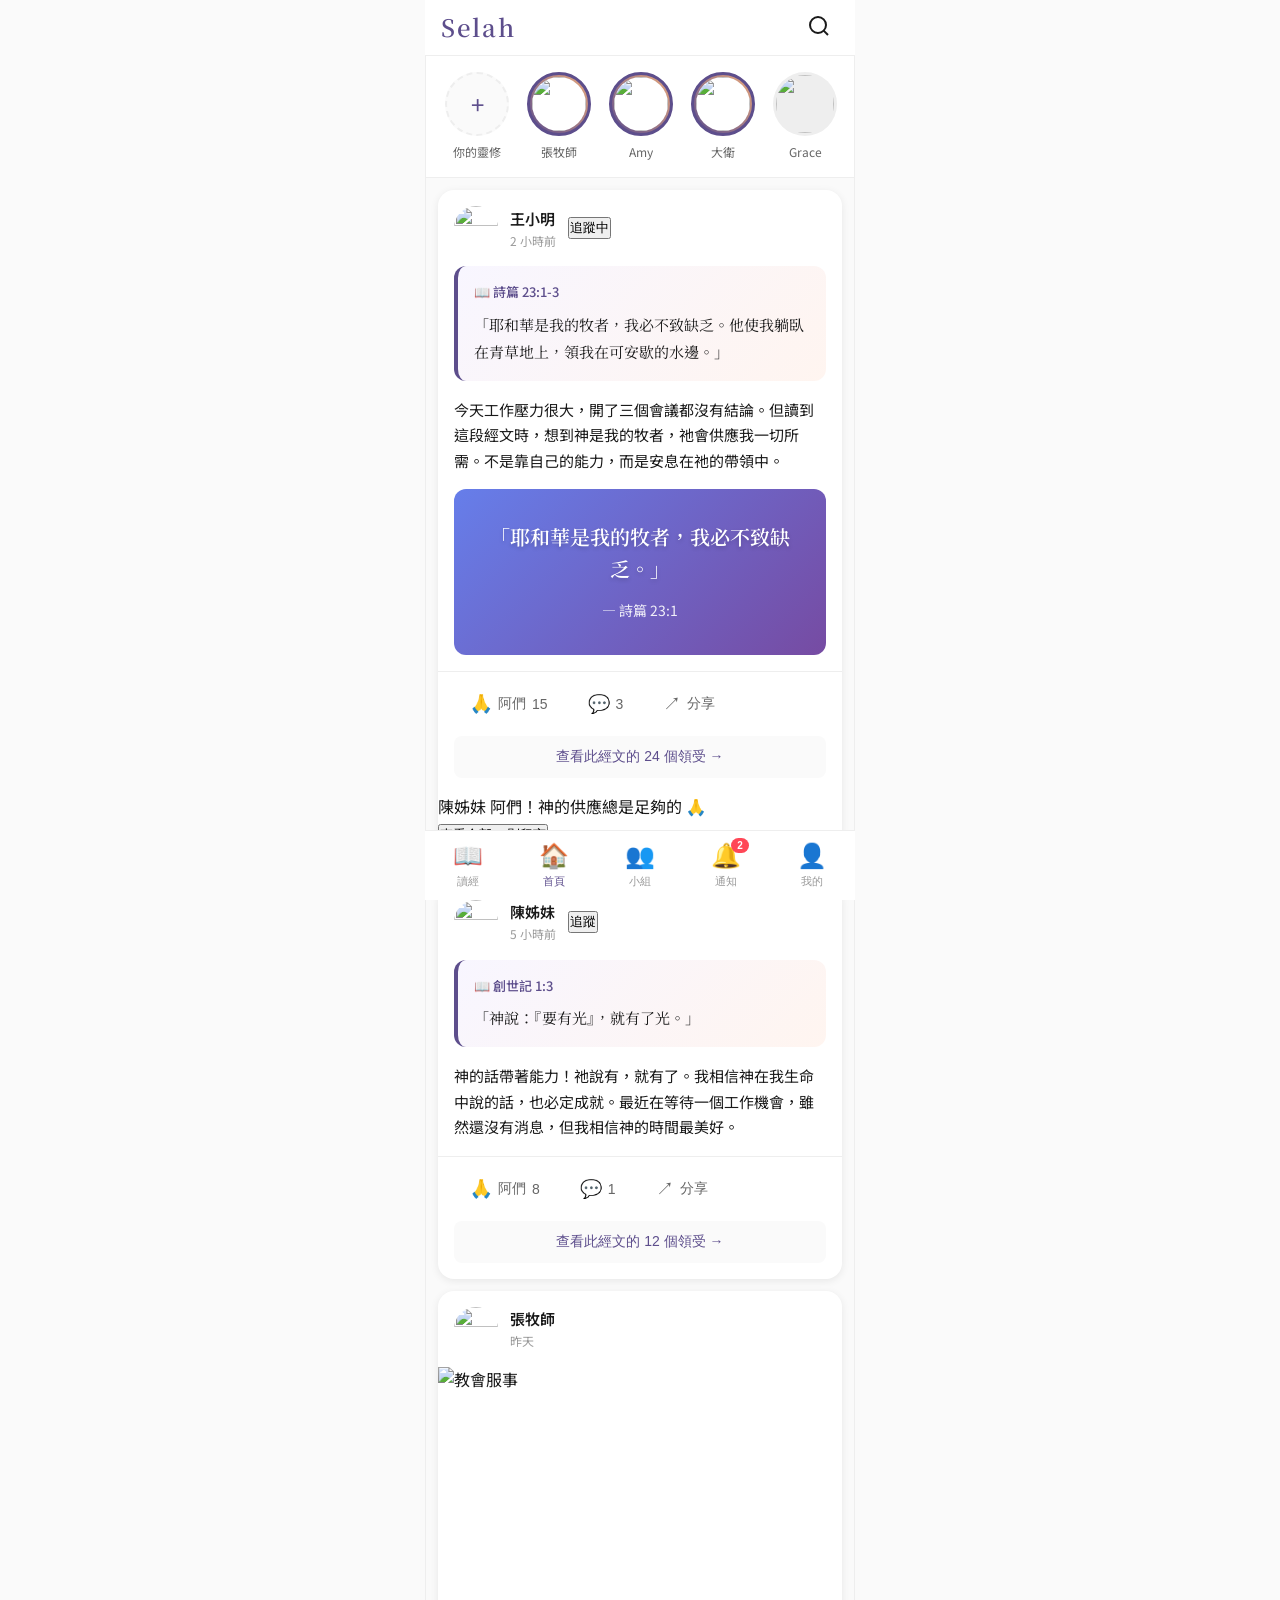
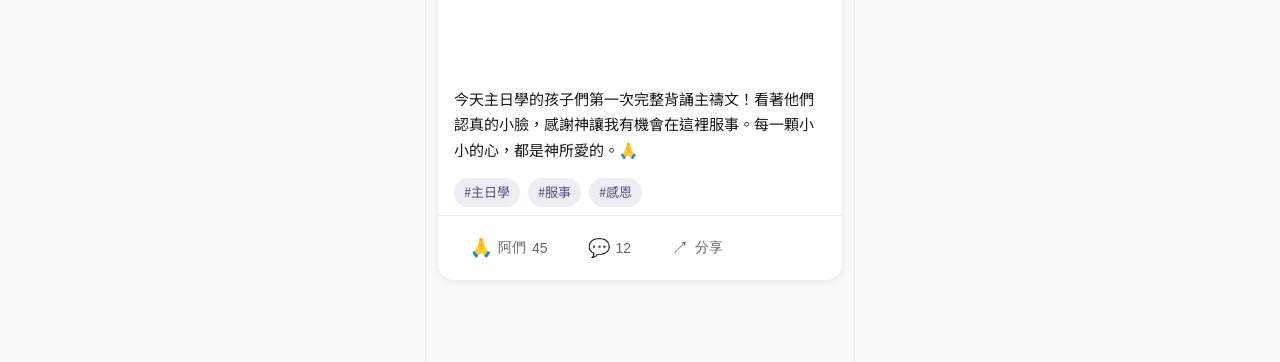
==== commit dd20fc93: "Remove specific church name, use generic group name" ====
--- a/prototype/index.html
+++ b/prototype/index.html
@@ -68,6 +68,7 @@
                                 <span class="post-username">王小明</span>
                                 <span class="post-time">2 小時前</span>
                             </div>
+                            <button class="follow-btn following" data-user="xiaoming">追蹤中</button>
                         </div>
                         <div class="post-scripture" data-verse="詩篇 23:1-3">
                             <span class="scripture-ref">📖 詩篇 23:1-3</span>
@@ -99,6 +100,20 @@
                         </div>
                         <div class="post-view-scripture">
                             <button class="view-all-btn" data-verse="詩篇 23:1-3">查看此經文的 24 個領受 →</button>
+                        </div>
+                        <!-- Comments Section -->
+                        <div class="post-comments">
+                            <div class="comments-preview">
+                                <div class="comment-item">
+                                    <span class="comment-user">陳姊妹</span>
+                                    <span class="comment-text">阿們！神的供應總是足夠的 🙏</span>
+                                </div>
+                                <button class="view-comments-btn">查看全部 3 則留言</button>
+                            </div>
+                            <div class="comment-input-wrapper">
+                                <input type="text" class="comment-input" placeholder="寫下回應...">
+                                <button class="comment-submit-btn">發送</button>
+                            </div>
                         </div>
                     </article>
 
@@ -110,6 +125,7 @@
                                 <span class="post-username">陳姊妹</span>
                                 <span class="post-time">5 小時前</span>
                             </div>
+                            <button class="follow-btn" data-user="sister">追蹤</button>
                         </div>
                         <div class="post-scripture" data-verse="創世記 1:3">
                             <span class="scripture-ref">📖 創世記 1:3</span>
@@ -238,6 +254,106 @@
                 </div>
             </section>
 
+            <!-- Tab: Groups (小組) -->
+            <section class="tab-content" id="tab-groups">
+                <div class="groups-header">
+                    <h2>我的小組</h2>
+                    <button class="create-group-btn">+ 建立小組</button>
+                </div>
+                
+                <!-- My Groups -->
+                <div class="my-groups">
+                    <div class="group-card active-group">
+                        <div class="group-avatar">⛪</div>
+                        <div class="group-info">
+                            <h3 class="group-name">我的教會青年小組</h3>
+                            <span class="group-members">128 位成員</span>
+                            <span class="group-activity">今天有 5 則新領受</span>
+                        </div>
+                        <span class="group-badge">3</span>
+                    </div>
+                    
+                    <div class="group-card">
+                        <div class="group-avatar">📖</div>
+                        <div class="group-info">
+                            <h3 class="group-name">週三查經班</h3>
+                            <span class="group-members">24 位成員</span>
+                            <span class="group-activity">昨天有新貼文</span>
+                        </div>
+                    </div>
+                    
+                    <div class="group-card">
+                        <div class="group-avatar">🙏</div>
+                        <div class="group-info">
+                            <h3 class="group-name">代禱勇士群</h3>
+                            <span class="group-members">56 位成員</span>
+                            <span class="group-activity">3 天前</span>
+                        </div>
+                    </div>
+                </div>
+
+                <!-- Discover Groups -->
+                <div class="discover-groups">
+                    <h3 class="section-subtitle">探索小組</h3>
+                    
+                    <div class="group-card discover">
+                        <div class="group-avatar">🌅</div>
+                        <div class="group-info">
+                            <h3 class="group-name">晨禱讀經團</h3>
+                            <span class="group-members">892 位成員</span>
+                            <span class="group-desc">每天早上 6:00 一起靈修</span>
+                        </div>
+                        <button class="join-group-btn">加入</button>
+                    </div>
+                    
+                    <div class="group-card discover">
+                        <div class="group-avatar">👨‍👩‍👧‍👦</div>
+                        <div class="group-info">
+                            <h3 class="group-name">家庭祭壇</h3>
+                            <span class="group-members">456 位成員</span>
+                            <span class="group-desc">分享家庭敬拜的點滴</span>
+                        </div>
+                        <button class="join-group-btn">加入</button>
+                    </div>
+                    
+                    <div class="group-card discover">
+                        <div class="group-avatar">💼</div>
+                        <div class="group-info">
+                            <h3 class="group-name">職場基督徒</h3>
+                            <span class="group-members">1,234 位成員</span>
+                            <span class="group-desc">在職場為主作見證</span>
+                        </div>
+                        <button class="join-group-btn">加入</button>
+                    </div>
+                </div>
+
+                <!-- Group Reading Plan -->
+                <div class="group-reading-plan">
+                    <h3 class="section-subtitle">📅 小組讀經計畫</h3>
+                    <div class="reading-plan-card">
+                        <div class="plan-header">
+                            <span class="plan-name">21 天詩篇之旅</span>
+                            <span class="plan-progress">第 7 天</span>
+                        </div>
+                        <div class="plan-today">
+                            <span class="plan-label">今日經文</span>
+                            <span class="plan-verse">詩篇 23:1-6</span>
+                        </div>
+                        <div class="plan-stats">
+                            <span>👥 18/24 人已完成今日進度</span>
+                        </div>
+                        <div class="plan-progress-bar">
+                            <div class="progress-fill" style="width: 33%"></div>
+                        </div>
+                    </div>
+                </div>
+
+                <!-- Floating Action Button for Post -->
+                <button class="fab-post" id="fab-post">
+                    <span>✏️</span>
+                </button>
+            </section>
+
             <!-- Tab: Notifications -->
             <section class="tab-content" id="tab-notifications">
                 <h2 class="section-title">通知</h2>
@@ -353,9 +469,9 @@
                 <span class="nav-icon">🏠</span>
                 <span class="nav-label">首頁</span>
             </button>
-            <button class="nav-item" data-tab="post">
-                <span class="nav-icon nav-icon-plus">➕</span>
-                <span class="nav-label">發布</span>
+            <button class="nav-item" data-tab="groups">
+                <span class="nav-icon">👥</span>
+                <span class="nav-label">小組</span>
             </button>
             <button class="nav-item" data-tab="notifications">
                 <span class="nav-icon">🔔</span>
@@ -532,6 +648,69 @@
             </div>
         </div>
 
+        <!-- Modal: Comments (留言) -->
+        <div class="modal" id="modal-comments">
+            <div class="modal-content modal-comments">
+                <div class="modal-header">
+                    <button class="modal-close">✕</button>
+                    <h3>留言</h3>
+                </div>
+                <div class="modal-body">
+                    <div class="comments-list">
+                        <div class="comment-full">
+                            <img src="https://api.dicebear.com/7.x/avataaars/svg?seed=sister" alt="" class="comment-avatar">
+                            <div class="comment-content">
+                                <div class="comment-header">
+                                    <span class="comment-author">陳姊妹</span>
+                                    <span class="comment-time">1 小時前</span>
+                                </div>
+                                <p class="comment-body">阿們！神的供應總是足夠的 🙏 最近我也經歷到神奇妙的帶領。</p>
+                                <div class="comment-actions">
+                                    <button class="comment-like">🙏 5</button>
+                                    <button class="comment-reply">回覆</button>
+                                </div>
+                            </div>
+                        </div>
+                        
+                        <div class="comment-full">
+                            <img src="https://api.dicebear.com/7.x/avataaars/svg?seed=david" alt="" class="comment-avatar">
+                            <div class="comment-content">
+                                <div class="comment-header">
+                                    <span class="comment-author">大衛</span>
+                                    <span class="comment-time">30 分鐘前</span>
+                                </div>
+                                <p class="comment-body">感謝分享！這段經文也是我最喜歡的之一。「我必不致缺乏」真的很安慰人心。</p>
+                                <div class="comment-actions">
+                                    <button class="comment-like">🙏 3</button>
+                                    <button class="comment-reply">回覆</button>
+                                </div>
+                            </div>
+                        </div>
+                        
+                        <div class="comment-full">
+                            <img src="https://api.dicebear.com/7.x/avataaars/svg?seed=grace" alt="" class="comment-avatar">
+                            <div class="comment-content">
+                                <div class="comment-header">
+                                    <span class="comment-author">Grace</span>
+                                    <span class="comment-time">10 分鐘前</span>
+                                </div>
+                                <p class="comment-body">為你禱告！願神繼續帶領你的每一步 ❤️</p>
+                                <div class="comment-actions">
+                                    <button class="comment-like">🙏 2</button>
+                                    <button class="comment-reply">回覆</button>
+                                </div>
+                            </div>
+                        </div>
+                    </div>
+                </div>
+                <div class="comment-input-fixed">
+                    <img src="https://api.dicebear.com/7.x/avataaars/svg?seed=joshua" alt="" class="my-avatar">
+                    <input type="text" class="comment-input-full" placeholder="寫下你的回應...">
+                    <button class="send-comment-btn">發送</button>
+                </div>
+            </div>
+        </div>
+
         <!-- Toast -->
         <div class="toast" id="toast">
             <span class="toast-icon">✓</span>
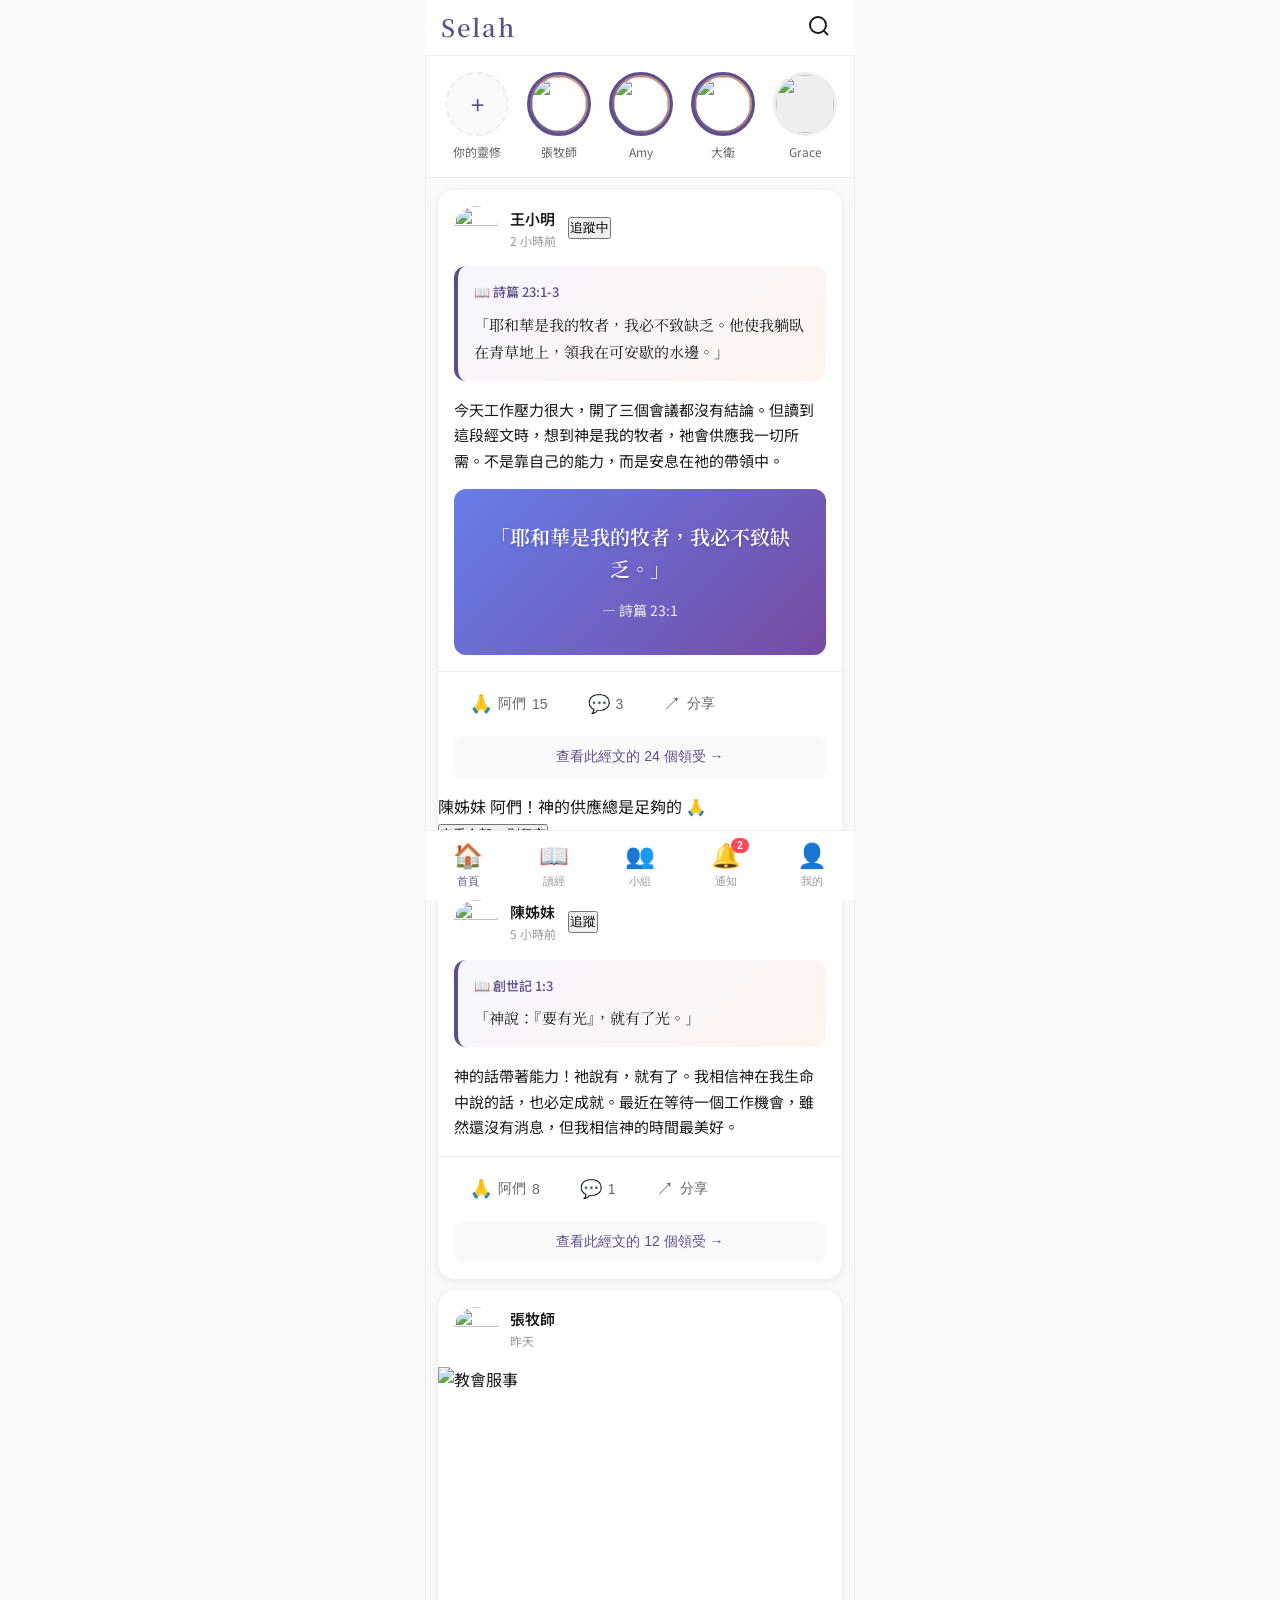
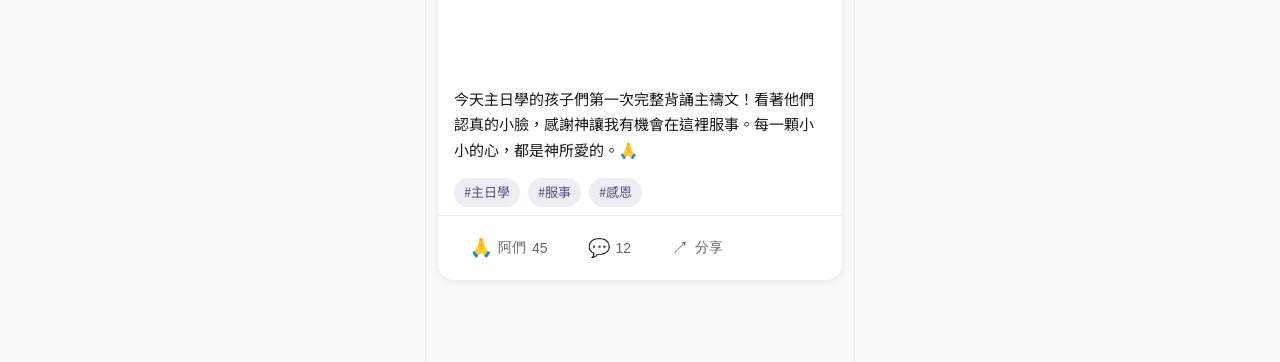
==== commit 15d81225: "Reorder nav: Home first, then Read" ====
--- a/prototype/index.html
+++ b/prototype/index.html
@@ -461,13 +461,13 @@
 
         <!-- Bottom Navigation -->
         <nav class="bottom-nav">
+            <button class="nav-item active" data-tab="feed">
+                <span class="nav-icon">🏠</span>
+                <span class="nav-label">首頁</span>
+            </button>
             <button class="nav-item" data-tab="read">
                 <span class="nav-icon">📖</span>
                 <span class="nav-label">讀經</span>
-            </button>
-            <button class="nav-item active" data-tab="feed">
-                <span class="nav-icon">🏠</span>
-                <span class="nav-label">首頁</span>
             </button>
             <button class="nav-item" data-tab="groups">
                 <span class="nav-icon">👥</span>
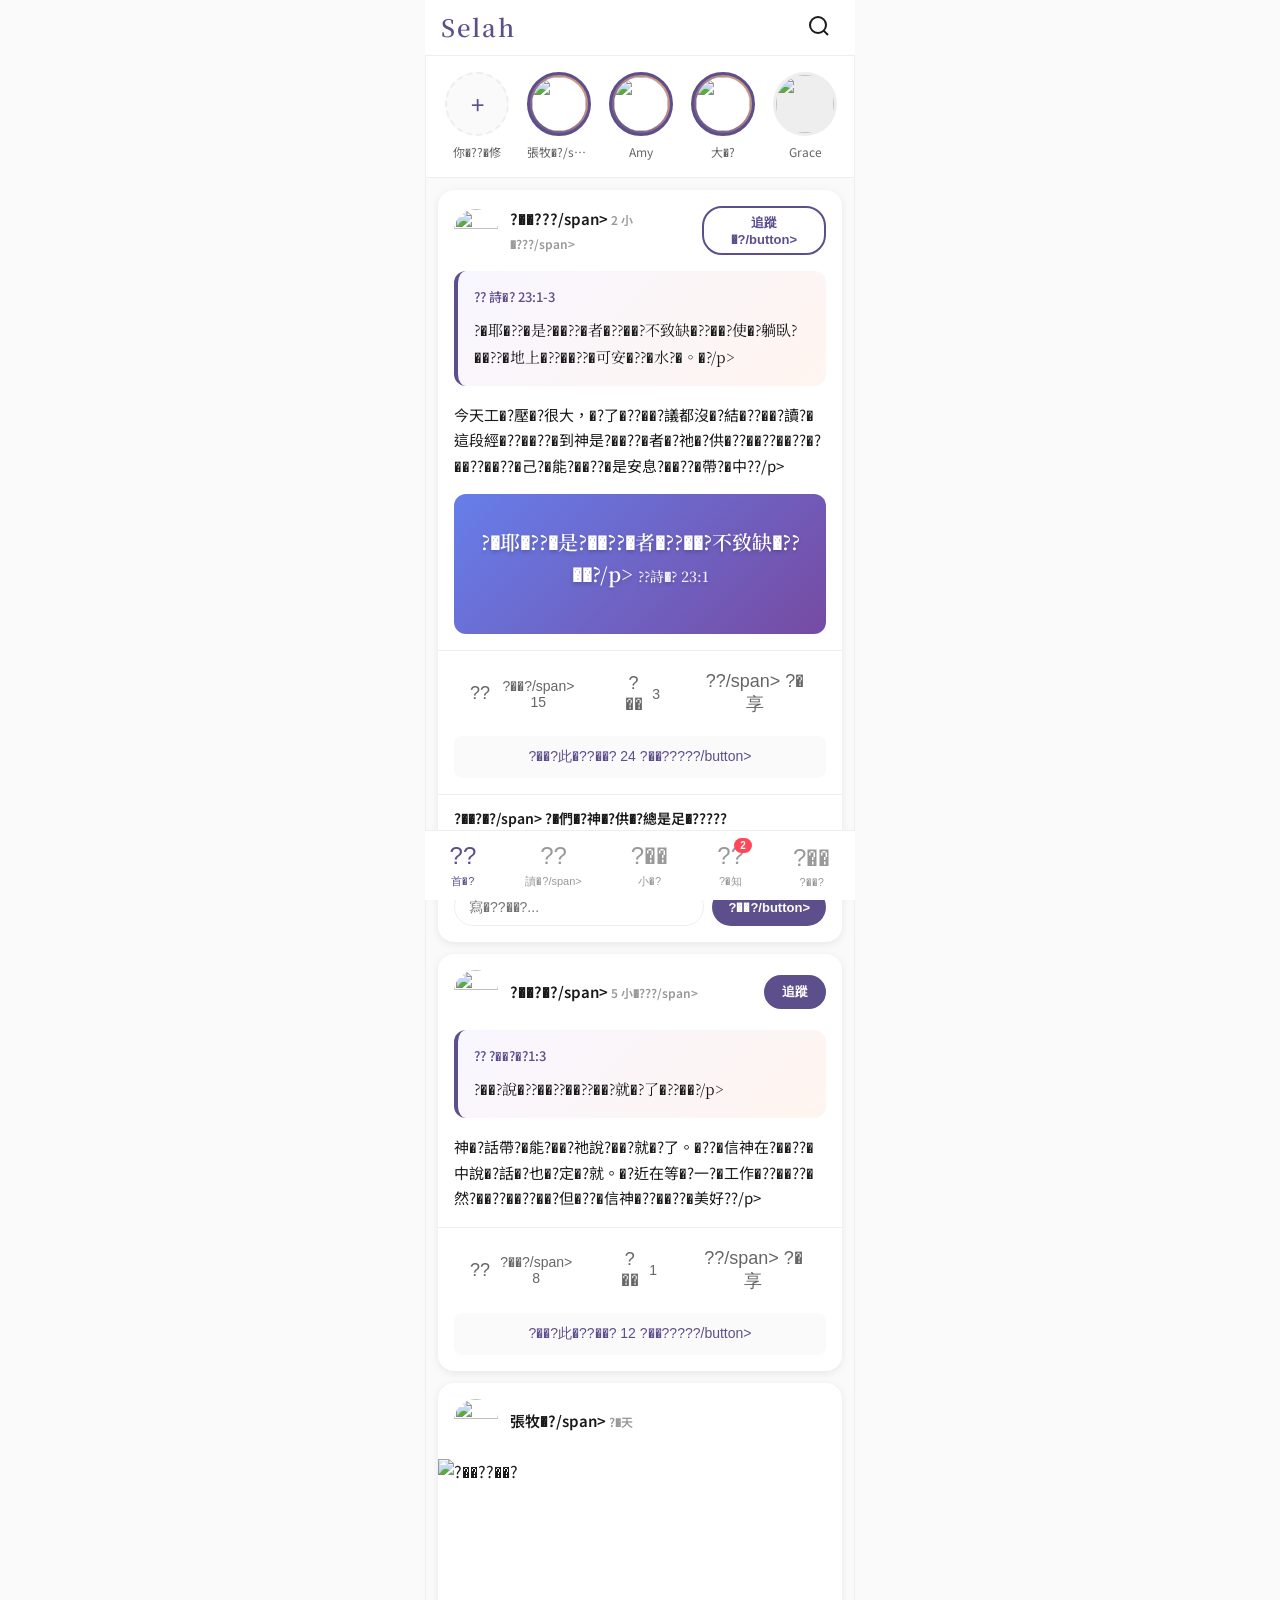
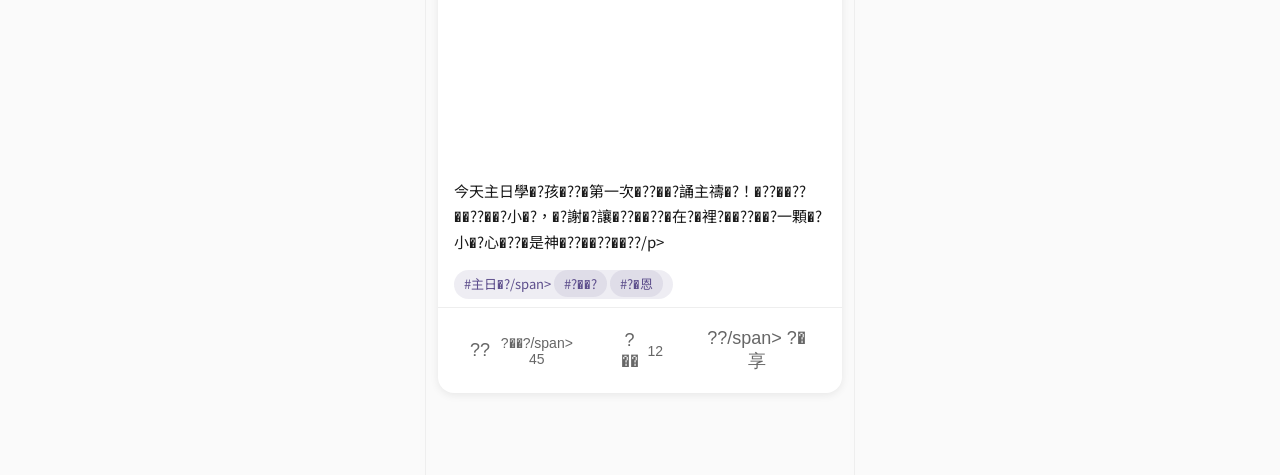
==== commit 748f4f6f: "Replace cartoon avatars with clean initial-based avatars - Use DiceBear initials style instead of av" ====
--- a/prototype/index.html
+++ b/prototype/index.html
@@ -3,7 +3,7 @@
 <head>
     <meta charset="UTF-8">
     <meta name="viewport" content="width=device-width, initial-scale=1.0, maximum-scale=1.0, user-scalable=no">
-    <title>Selah - 聖經社群</title>
+    <title>Selah - ?��?社群</title>
     <link rel="stylesheet" href="styles.css">
     <link href="https://fonts.googleapis.com/css2?family=Noto+Sans+TC:wght@400;500;700&family=Noto+Serif+TC:wght@400;600&display=swap" rel="stylesheet">
 </head>
@@ -12,7 +12,7 @@
         <!-- Header -->
         <header class="app-header" id="app-header">
             <h1 class="logo">Selah</h1>
-            <button class="search-btn" aria-label="搜尋">
+            <button class="search-btn" aria-label="?��?">
                 <svg width="24" height="24" viewBox="0 0 24 24" fill="none" stroke="currentColor" stroke-width="2">
                     <circle cx="11" cy="11" r="8"></circle>
                     <path d="m21 21-4.35-4.35"></path>
@@ -30,29 +30,29 @@
                         <div class="story-avatar">
                             <span>+</span>
                         </div>
-                        <span class="story-name">你的靈修</span>
+                        <span class="story-name">你�??�修</span>
                     </div>
                     <div class="story-item has-story">
                         <div class="story-avatar">
-                            <img src="https://api.dicebear.com/7.x/avataaars/svg?seed=pastor" alt="">
-                        </div>
-                        <span class="story-name">張牧師</span>
+                            <img src="https://api.dicebear.com/9.x/initials/svg?seed=張牧�?backgroundColor=5D4E8C&textColor=ffffff" alt="">
+                        </div>
+                        <span class="story-name">張牧�?/span>
                     </div>
                     <div class="story-item has-story">
                         <div class="story-avatar">
-                            <img src="https://api.dicebear.com/7.x/avataaars/svg?seed=amy" alt="">
+                            <img src="https://api.dicebear.com/9.x/initials/svg?seed=Amy&backgroundColor=E8A87C&textColor=ffffff" alt="">
                         </div>
                         <span class="story-name">Amy</span>
                     </div>
                     <div class="story-item has-story">
                         <div class="story-avatar">
-                            <img src="https://api.dicebear.com/7.x/avataaars/svg?seed=david" alt="">
-                        </div>
-                        <span class="story-name">大衛</span>
+                            <img src="https://api.dicebear.com/9.x/initials/svg?seed=大�?&backgroundColor=7B6BA8&textColor=ffffff" alt="">
+                        </div>
+                        <span class="story-name">大�?</span>
                     </div>
                     <div class="story-item">
                         <div class="story-avatar">
-                            <img src="https://api.dicebear.com/7.x/avataaars/svg?seed=grace" alt="">
+                            <img src="https://api.dicebear.com/9.x/initials/svg?seed=Grace&backgroundColor=667eea&textColor=ffffff" alt="">
                         </div>
                         <span class="story-name">Grace</span>
                     </div>
@@ -63,56 +63,56 @@
                     <!-- Post 1 -->
                     <article class="post-card">
                         <div class="post-header">
-                            <img src="https://api.dicebear.com/7.x/avataaars/svg?seed=xiaoming" alt="" class="post-avatar">
+                            <img src="https://api.dicebear.com/9.x/initials/svg?seed=?��???backgroundColor=764ba2&textColor=ffffff" alt="" class="post-avatar">
                             <div class="post-user-info">
-                                <span class="post-username">王小明</span>
-                                <span class="post-time">2 小時前</span>
-                            </div>
-                            <button class="follow-btn following" data-user="xiaoming">追蹤中</button>
-                        </div>
-                        <div class="post-scripture" data-verse="詩篇 23:1-3">
-                            <span class="scripture-ref">📖 詩篇 23:1-3</span>
-                            <p class="scripture-text">「耶和華是我的牧者，我必不致缺乏。他使我躺臥在青草地上，領我在可安歇的水邊。」</p>
+                                <span class="post-username">?��???/span>
+                                <span class="post-time">2 小�???/span>
+                            </div>
+                            <button class="follow-btn following" data-user="xiaoming">追蹤�?/button>
+                        </div>
+                        <div class="post-scripture" data-verse="詩�? 23:1-3">
+                            <span class="scripture-ref">?? 詩�? 23:1-3</span>
+                            <p class="scripture-text">?�耶�??�是?��??�者�??��?不致缺�??��?使�?躺臥?��??�地上�??��??�可安�??�水?�。�?/p>
                         </div>
                         <div class="post-reflection">
-                            <p>今天工作壓力很大，開了三個會議都沒有結論。但讀到這段經文時，想到神是我的牧者，祂會供應我一切所需。不是靠自己的能力，而是安息在祂的帶領中。</p>
+                            <p>今天工�?壓�?很大，�?了�??��?議都沒�?結�??��?讀?�這段經�??��??�到神是?��??�者�?祂�?供�??��??��??�?��??��??�己?�能?��??�是安息?��??�帶?�中??/p>
                         </div>
                         <div class="post-image">
                             <div class="ai-card" style="background: linear-gradient(135deg, #667eea 0%, #764ba2 100%);">
-                                <p class="ai-card-verse">「耶和華是我的牧者，我必不致缺乏。」</p>
-                                <span class="ai-card-ref">— 詩篇 23:1</span>
+                                <p class="ai-card-verse">?�耶�??�是?��??�者�??��?不致缺�??��?/p>
+                                <span class="ai-card-ref">??詩�? 23:1</span>
                             </div>
                         </div>
                         <div class="post-actions">
                             <button class="action-btn amen-btn" data-count="15">
-                                <span class="action-icon">🙏</span>
-                                <span class="action-text">阿們</span>
+                                <span class="action-icon">??</span>
+                                <span class="action-text">?��?/span>
                                 <span class="action-count">15</span>
                             </button>
                             <button class="action-btn comment-btn">
-                                <span class="action-icon">💬</span>
+                                <span class="action-icon">?��</span>
                                 <span class="action-count">3</span>
                             </button>
                             <button class="action-btn share-btn">
-                                <span class="action-icon">↗</span>
-                                <span class="action-text">分享</span>
+                                <span class="action-icon">??/span>
+                                <span class="action-text">?�享</span>
                             </button>
                         </div>
                         <div class="post-view-scripture">
-                            <button class="view-all-btn" data-verse="詩篇 23:1-3">查看此經文的 24 個領受 →</button>
+                            <button class="view-all-btn" data-verse="詩�? 23:1-3">?��?此�??��? 24 ?��?????/button>
                         </div>
                         <!-- Comments Section -->
                         <div class="post-comments">
                             <div class="comments-preview">
                                 <div class="comment-item">
-                                    <span class="comment-user">陳姊妹</span>
-                                    <span class="comment-text">阿們！神的供應總是足夠的 🙏</span>
-                                </div>
-                                <button class="view-comments-btn">查看全部 3 則留言</button>
+                                    <span class="comment-user">?��?�?/span>
+                                    <span class="comment-text">?�們�?神�?供�?總是足�?????</span>
+                                </div>
+                                <button class="view-comments-btn">?��??�部 3 ?��?言</button>
                             </div>
                             <div class="comment-input-wrapper">
-                                <input type="text" class="comment-input" placeholder="寫下回應...">
-                                <button class="comment-submit-btn">發送</button>
+                                <input type="text" class="comment-input" placeholder="寫�??��?...">
+                                <button class="comment-submit-btn">?��?/button>
                             </div>
                         </div>
                     </article>
@@ -120,73 +120,73 @@
                     <!-- Post 2 -->
                     <article class="post-card">
                         <div class="post-header">
-                            <img src="https://api.dicebear.com/7.x/avataaars/svg?seed=sister" alt="" class="post-avatar">
+                            <img src="https://api.dicebear.com/9.x/initials/svg?seed=?��?�?backgroundColor=11998e&textColor=ffffff" alt="" class="post-avatar">
                             <div class="post-user-info">
-                                <span class="post-username">陳姊妹</span>
-                                <span class="post-time">5 小時前</span>
+                                <span class="post-username">?��?�?/span>
+                                <span class="post-time">5 小�???/span>
                             </div>
                             <button class="follow-btn" data-user="sister">追蹤</button>
                         </div>
-                        <div class="post-scripture" data-verse="創世記 1:3">
-                            <span class="scripture-ref">📖 創世記 1:3</span>
-                            <p class="scripture-text">「神說：『要有光』，就有了光。」</p>
+                        <div class="post-scripture" data-verse="?��?�?1:3">
+                            <span class="scripture-ref">?? ?��?�?1:3</span>
+                            <p class="scripture-text">?��?說�??��??��??��?就�?了�??��?/p>
                         </div>
                         <div class="post-reflection">
-                            <p>神的話帶著能力！祂說有，就有了。我相信神在我生命中說的話，也必定成就。最近在等待一個工作機會，雖然還沒有消息，但我相信神的時間最美好。</p>
+                            <p>神�?話帶?�能?��?祂說?��?就�?了。�??�信神在?��??�中說�?話�?也�?定�?就。�?近在等�?一?�工作�??��??�然?��??��??��?但�??�信神�??��??�美好??/p>
                         </div>
                         <div class="post-actions">
                             <button class="action-btn amen-btn" data-count="8">
-                                <span class="action-icon">🙏</span>
-                                <span class="action-text">阿們</span>
+                                <span class="action-icon">??</span>
+                                <span class="action-text">?��?/span>
                                 <span class="action-count">8</span>
                             </button>
                             <button class="action-btn comment-btn">
-                                <span class="action-icon">💬</span>
+                                <span class="action-icon">?��</span>
                                 <span class="action-count">1</span>
                             </button>
                             <button class="action-btn share-btn">
-                                <span class="action-icon">↗</span>
-                                <span class="action-text">分享</span>
+                                <span class="action-icon">??/span>
+                                <span class="action-text">?�享</span>
                             </button>
                         </div>
                         <div class="post-view-scripture">
-                            <button class="view-all-btn" data-verse="創世記 1:3">查看此經文的 12 個領受 →</button>
+                            <button class="view-all-btn" data-verse="?��?�?1:3">?��?此�??��? 12 ?��?????/button>
                         </div>
                     </article>
 
-                    <!-- Post 3: 生活見證 -->
+                    <!-- Post 3: ?�活見�? -->
                     <article class="post-card testimony-post">
                         <div class="post-header">
-                            <img src="https://api.dicebear.com/7.x/avataaars/svg?seed=pastor" alt="" class="post-avatar">
+                            <img src="https://api.dicebear.com/9.x/initials/svg?seed=張牧�?backgroundColor=5D4E8C&textColor=ffffff" alt="" class="post-avatar">
                             <div class="post-user-info">
-                                <span class="post-username">張牧師</span>
-                                <span class="post-time">昨天</span>
+                                <span class="post-username">張牧�?/span>
+                                <span class="post-time">?�天</span>
                             </div>
                         </div>
                         <div class="post-testimony-image">
-                            <img src="https://images.unsplash.com/photo-1438232992991-995b7058bbb3?w=600&h=400&fit=crop" alt="教會服事">
+                            <img src="https://images.unsplash.com/photo-1438232992991-995b7058bbb3?w=600&h=400&fit=crop" alt="?��??��?">
                         </div>
                         <div class="post-reflection">
-                            <p>今天主日學的孩子們第一次完整背誦主禱文！看著他們認真的小臉，感謝神讓我有機會在這裡服事。每一顆小小的心，都是神所愛的。🙏</p>
+                            <p>今天主日學�?孩�??�第一次�??��?誦主禱�?！�??��??��??��?小�?，�?謝�?讓�??��??�在?�裡?��??��?一顆�?小�?心�??�是神�??��??��??/p>
                         </div>
                         <div class="post-tags">
-                            <span class="tag">#主日學</span>
-                            <span class="tag">#服事</span>
-                            <span class="tag">#感恩</span>
+                            <span class="tag">#主日�?/span>
+                            <span class="tag">#?��?</span>
+                            <span class="tag">#?�恩</span>
                         </div>
                         <div class="post-actions">
                             <button class="action-btn amen-btn" data-count="45">
-                                <span class="action-icon">🙏</span>
-                                <span class="action-text">阿們</span>
+                                <span class="action-icon">??</span>
+                                <span class="action-text">?��?/span>
                                 <span class="action-count">45</span>
                             </button>
                             <button class="action-btn comment-btn">
-                                <span class="action-icon">💬</span>
+                                <span class="action-icon">?��</span>
                                 <span class="action-count">12</span>
                             </button>
                             <button class="action-btn share-btn">
-                                <span class="action-icon">↗</span>
-                                <span class="action-text">分享</span>
+                                <span class="action-icon">??/span>
+                                <span class="action-text">?�享</span>
                             </button>
                         </div>
                     </article>
@@ -196,29 +196,28 @@
             <!-- Tab: Read -->
             <section class="tab-content" id="tab-read">
                 <div class="read-header">
-                    <button class="back-btn">←</button>
-                    <h2>創世記 Genesis</h2>
-                    <button class="settings-btn">⚙️</button>
+                    <button class="back-btn">??/button>
+                    <h2>?��?�?Genesis</h2>
+                    <button class="settings-btn">?��?</button>
                 </div>
                 <div class="chapter-nav">
-                    <span class="chapter-title">第 1 章</span>
+                    <span class="chapter-title">�?1 �?/span>
                 </div>
                 <div class="scripture-content" id="scripture-content">
-                    <p class="verse" data-verse="1"><sup>1</sup> 起初，<span class="word-highlight" data-word="בְּרֵאשִׁית" data-word-id="bereshit">神</span><span class="word-highlight" data-word="בָּרָא" data-word-id="bara">創造</span>天地。</p>
-                    <p class="verse" data-verse="2"><sup>2</sup> 地是<span class="word-highlight" data-word="תֹהוּ וָבֹהוּ" data-word-id="tohu">空虛混沌</span>，淵面黑暗；神的<span class="word-highlight" data-word="רוּחַ" data-word-id="ruach">靈</span>運行在水面上。</p>
-                    <p class="verse selectable" data-verse="3"><sup>3</sup> 神說：「要有<span class="word-highlight" data-word="אוֹר" data-word-id="or">光</span>」，就有了光。</p>
-                    <p class="verse" data-verse="4"><sup>4</sup> 神看光是<span class="word-highlight" data-word="טוֹב" data-word-id="tov">好的</span>，就把光暗分開了。</p>
-                    <p class="verse" data-verse="5"><sup>5</sup> 神稱光為「晝」，稱暗為「夜」。有晚上，有早晨，這是頭一日。</p>
-                    <p class="verse" data-verse="6"><sup>6</sup> 神說：「諸水之間要有空氣，將水分為上下。」</p>
-                    <p class="verse" data-verse="7"><sup>7</sup> 神就造出空氣，將空氣以下的水、空氣以上的水分開了。事就這樣成了。</p>
-                    <p class="verse" data-verse="8"><sup>8</sup> 神稱空氣為「天」。有晚上，有早晨，是第二日。</p>
+                    <p class="verse" data-verse="1"><sup>1</sup> 起�?�?span class="word-highlight" data-word="?ְּרֵ?שִ??ת" data-word-id="bereshit">�?/span><span class="word-highlight" data-word="?ָּרָ?" data-word-id="bara">?��?/span>天地??/p>
+                    <p class="verse" data-verse="2"><sup>2</sup> ?�是<span class="word-highlight" data-word="תֹ??ּ ?ָ?ֹ??ּ" data-word-id="tohu">空�?混�?</span>，淵?��??��?神�?<span class="word-highlight" data-word="ר?ּ?ַ" data-word-id="ruach">??/span>?��??�水?��???/p>
+                    <p class="verse selectable" data-verse="3"><sup>3</sup> 神說：「�???span class="word-highlight" data-word="??ֹר" data-word-id="or">??/span>?��?就�?了�???/p>
+                    <p class="verse" data-verse="4"><sup>4</sup> 神�??�是<span class="word-highlight" data-word="??ֹ?" data-word-id="tov">好�?</span>，就?��??��??��???/p>
+                    <p class="verse" data-verse="5"><sup>5</sup> 神稱?�為?��??��?稱�??�「�??�。�??��?，�??�晨，這是?��??��?/p>
+                    <p class="verse" data-verse="6"><sup>6</sup> 神說：「諸水�??��??�空�??將水?�為上�??��?/p>
+                    <p class="verse" data-verse="7"><sup>7</sup> 神就?�出空氣，�?空氣以�??�水?�空�?��上�?水�??��??��?就這樣?��???/p>
+                    <p class="verse" data-verse="8"><sup>8</sup> 神稱空氣?�「天?�。�??��?，�??�晨，是第�??��?/p>
                     
                     <div class="verse-insights-badge" data-verse="3">
-                        📝 這段經文有 8 個領受
-                    </div>
+                        ?? ?�段經�???8 ?��???                    </div>
                 </div>
                 <div class="chapter-pagination">
-                    <button class="prev-chapter" disabled>◀ 上一章</button>
+                    <button class="prev-chapter" disabled>?� 上�?�?/button>
                     <div class="chapter-dots">
                         <span class="dot active"></span>
                         <span class="dot"></span>
@@ -226,121 +225,121 @@
                         <span class="dot"></span>
                         <span class="dot"></span>
                     </div>
-                    <button class="next-chapter">下一章 ▶</button>
+                    <button class="next-chapter">下�?�???/button>
                 </div>
             </section>
 
             <!-- Tab: Post -->
             <section class="tab-content" id="tab-post">
                 <div class="post-options">
-                    <h2>發布新貼文</h2>
+                    <h2>?��??�貼??/h2>
                     <div class="post-option-cards">
                         <button class="post-option-card" id="btn-scripture-post">
-                            <span class="option-icon">📖</span>
-                            <span class="option-title">經文領受</span>
-                            <span class="option-desc">選取經文 + 寫下你的領受</span>
+                            <span class="option-icon">??</span>
+                            <span class="option-title">經�??��?</span>
+                            <span class="option-desc">?��?經�? + 寫�?你�??��?</span>
                         </button>
                         <button class="post-option-card" id="btn-testimony-post">
-                            <span class="option-icon">📷</span>
-                            <span class="option-title">生活見證</span>
-                            <span class="option-desc">分享你與神同行的日常</span>
+                            <span class="option-icon">?��</span>
+                            <span class="option-title">?�活見�?</span>
+                            <span class="option-desc">?�享你�?神�?行�??�常</span>
                         </button>
                         <button class="post-option-card" id="btn-song-post">
-                            <span class="option-icon">🎵</span>
-                            <span class="option-title">詩歌分享</span>
-                            <span class="option-desc">分享感動你的詩歌</span>
+                            <span class="option-icon">?��</span>
+                            <span class="option-title">詩�??�享</span>
+                            <span class="option-desc">?�享?��?你�?詩�?</span>
                         </button>
                     </div>
                 </div>
             </section>
 
-            <!-- Tab: Groups (小組) -->
+            <!-- Tab: Groups (小�?) -->
             <section class="tab-content" id="tab-groups">
                 <div class="groups-header">
-                    <h2>我的小組</h2>
-                    <button class="create-group-btn">+ 建立小組</button>
+                    <h2>?��?小�?</h2>
+                    <button class="create-group-btn">+ 建�?小�?</button>
                 </div>
                 
                 <!-- My Groups -->
                 <div class="my-groups">
                     <div class="group-card active-group">
-                        <div class="group-avatar">⛪</div>
+                        <div class="group-avatar">??/div>
                         <div class="group-info">
-                            <h3 class="group-name">我的教會青年小組</h3>
-                            <span class="group-members">128 位成員</span>
-                            <span class="group-activity">今天有 5 則新領受</span>
+                            <h3 class="group-name">?��??��??�年小�?</h3>
+                            <span class="group-members">128 位�???/span>
+                            <span class="group-activity">今天??5 ?�新?��?</span>
                         </div>
                         <span class="group-badge">3</span>
                     </div>
                     
                     <div class="group-card">
-                        <div class="group-avatar">📖</div>
+                        <div class="group-avatar">??</div>
                         <div class="group-info">
-                            <h3 class="group-name">週三查經班</h3>
-                            <span class="group-members">24 位成員</span>
-                            <span class="group-activity">昨天有新貼文</span>
+                            <h3 class="group-name">?��??��???/h3>
+                            <span class="group-members">24 位�???/span>
+                            <span class="group-activity">?�天?�新貼�?</span>
                         </div>
                     </div>
                     
                     <div class="group-card">
-                        <div class="group-avatar">🙏</div>
+                        <div class="group-avatar">??</div>
                         <div class="group-info">
-                            <h3 class="group-name">代禱勇士群</h3>
-                            <span class="group-members">56 位成員</span>
-                            <span class="group-activity">3 天前</span>
+                            <h3 class="group-name">�?��?�士�?/h3>
+                            <span class="group-members">56 位�???/span>
+                            <span class="group-activity">3 天�?</span>
                         </div>
                     </div>
                 </div>
 
                 <!-- Discover Groups -->
                 <div class="discover-groups">
-                    <h3 class="section-subtitle">探索小組</h3>
+                    <h3 class="section-subtitle">?�索小�?</h3>
                     
                     <div class="group-card discover">
-                        <div class="group-avatar">🌅</div>
+                        <div class="group-avatar">??</div>
                         <div class="group-info">
-                            <h3 class="group-name">晨禱讀經團</h3>
-                            <span class="group-members">892 位成員</span>
-                            <span class="group-desc">每天早上 6:00 一起靈修</span>
-                        </div>
-                        <button class="join-group-btn">加入</button>
+                            <h3 class="group-name">?�禱讀經�?</h3>
+                            <span class="group-members">892 位�???/span>
+                            <span class="group-desc">每天?��? 6:00 一起�?�?/span>
+                        </div>
+                        <button class="join-group-btn">?�入</button>
                     </div>
                     
                     <div class="group-card discover">
-                        <div class="group-avatar">👨‍👩‍👧‍👦</div>
+                        <div class="group-avatar">?��?��?�‍�?�‍�??/div>
                         <div class="group-info">
-                            <h3 class="group-name">家庭祭壇</h3>
-                            <span class="group-members">456 位成員</span>
-                            <span class="group-desc">分享家庭敬拜的點滴</span>
-                        </div>
-                        <button class="join-group-btn">加入</button>
+                            <h3 class="group-name">家庭祭�?</h3>
+                            <span class="group-members">456 位�???/span>
+                            <span class="group-desc">?�享家庭?��??��?�?/span>
+                        </div>
+                        <button class="join-group-btn">?�入</button>
                     </div>
                     
                     <div class="group-card discover">
-                        <div class="group-avatar">💼</div>
+                        <div class="group-avatar">?��</div>
                         <div class="group-info">
-                            <h3 class="group-name">職場基督徒</h3>
-                            <span class="group-members">1,234 位成員</span>
-                            <span class="group-desc">在職場為主作見證</span>
-                        </div>
-                        <button class="join-group-btn">加入</button>
+                            <h3 class="group-name">?�場?�督�?/h3>
+                            <span class="group-members">1,234 位�???/span>
+                            <span class="group-desc">?�職?�為主�?見�?</span>
+                        </div>
+                        <button class="join-group-btn">?�入</button>
                     </div>
                 </div>
 
                 <!-- Group Reading Plan -->
                 <div class="group-reading-plan">
-                    <h3 class="section-subtitle">📅 小組讀經計畫</h3>
+                    <h3 class="section-subtitle">?? 小�?讀經�???/h3>
                     <div class="reading-plan-card">
                         <div class="plan-header">
-                            <span class="plan-name">21 天詩篇之旅</span>
-                            <span class="plan-progress">第 7 天</span>
+                            <span class="plan-name">21 天詩篇�???/span>
+                            <span class="plan-progress">�?7 �?/span>
                         </div>
                         <div class="plan-today">
-                            <span class="plan-label">今日經文</span>
-                            <span class="plan-verse">詩篇 23:1-6</span>
+                            <span class="plan-label">今日經�?</span>
+                            <span class="plan-verse">詩�? 23:1-6</span>
                         </div>
                         <div class="plan-stats">
-                            <span>👥 18/24 人已完成今日進度</span>
+                            <span>?�� 18/24 人已完�?今日?�度</span>
                         </div>
                         <div class="plan-progress-bar">
                             <div class="progress-fill" style="width: 33%"></div>
@@ -350,55 +349,55 @@
 
                 <!-- Floating Action Button for Post -->
                 <button class="fab-post" id="fab-post">
-                    <span>✏️</span>
+                    <span>?��?</span>
                 </button>
             </section>
 
             <!-- Tab: Notifications -->
             <section class="tab-content" id="tab-notifications">
-                <h2 class="section-title">通知</h2>
+                <h2 class="section-title">?�知</h2>
                 <div class="notifications-list">
                     <div class="notification-group">
                         <h3 class="notification-date">今天</h3>
                         <div class="notification-item unread">
-                            <span class="notif-icon">🙏</span>
+                            <span class="notif-icon">??</span>
                             <div class="notif-content">
-                                <p><strong>王小明</strong> 對你的領受說「阿們」</p>
-                                <span class="notif-preview">詩篇 23:1「耶和華是我的...</span>
-                                <span class="notif-time">2 分鐘前</span>
+                                <p><strong>?��???/strong> 對�??��??�說?�阿?��?/p>
+                                <span class="notif-preview">詩�? 23:1?�耶�??�是?��?...</span>
+                                <span class="notif-time">2 ?��???/span>
                             </div>
                         </div>
                         <div class="notification-item unread">
-                            <span class="notif-icon">💬</span>
+                            <span class="notif-icon">?��</span>
                             <div class="notif-content">
-                                <p><strong>陳姊妹</strong> 回覆了你的領受</p>
-                                <span class="notif-preview">「謝謝分享！這段經文也很...</span>
-                                <span class="notif-time">1 小時前</span>
+                                <p><strong>?��?�?/strong> ?��?了�??��???/p>
+                                <span class="notif-preview">?��?謝�?享�??�段經�?也�?...</span>
+                                <span class="notif-time">1 小�???/span>
                             </div>
                         </div>
                         <div class="notification-item">
-                            <span class="notif-icon">👥</span>
+                            <span class="notif-icon">?��</span>
                             <div class="notif-content">
-                                <p><strong>你的小組</strong> 有 3 則新領受</p>
-                                <span class="notif-time">3 小時前</span>
+                                <p><strong>你�?小�?</strong> ??3 ?�新?��?</p>
+                                <span class="notif-time">3 小�???/span>
                             </div>
                         </div>
                     </div>
                     <div class="notification-group">
-                        <h3 class="notification-date">昨天</h3>
+                        <h3 class="notification-date">?�天</h3>
                         <div class="notification-item">
-                            <span class="notif-icon">📖</span>
+                            <span class="notif-icon">??</span>
                             <div class="notif-content">
-                                <p>你追蹤的 <strong>張牧師</strong> 發布了新領受</p>
-                                <span class="notif-preview">羅馬書 8:28「萬事互相效力...</span>
-                                <span class="notif-time">昨天</span>
+                                <p>你追蹤�? <strong>張牧�?/strong> ?��?了新?��?</p>
+                                <span class="notif-preview">羅馬??8:28?�萬事�??��???..</span>
+                                <span class="notif-time">?�天</span>
                             </div>
                         </div>
                         <div class="notification-item highlight">
-                            <span class="notif-icon">🔥</span>
+                            <span class="notif-icon">?��</span>
                             <div class="notif-content">
-                                <p>你已連續讀經 <strong>7 天</strong>！繼續加油！</p>
-                                <span class="notif-time">昨天</span>
+                                <p>你已???讀�?<strong>7 �?/strong>！繼續�?油�?</p>
+                                <span class="notif-time">?�天</span>
                             </div>
                         </div>
                     </div>
@@ -409,51 +408,51 @@
             <section class="tab-content" id="tab-profile">
                 <div class="profile-header">
                     <div class="profile-avatar">
-                        <img src="https://api.dicebear.com/7.x/avataaars/svg?seed=joshua" alt="">
-                    </div>
-                    <h2 class="profile-name">約書亞</h2>
+                        <img src="https://api.dicebear.com/9.x/initials/svg?seed=約書�?backgroundColor=5D4E8C&textColor=ffffff" alt="">
+                    </div>
+                    <h2 class="profile-name">約書�?/h2>
                     <span class="profile-handle">@joshua_chen</span>
                 </div>
                 <div class="profile-stats">
                     <div class="stat-item">
-                        <span class="stat-icon">🔥</span>
+                        <span class="stat-icon">?��</span>
                         <span class="stat-value">23</span>
-                        <span class="stat-label">連續讀經</span>
+                        <span class="stat-label">???讀�?/span>
                     </div>
                     <div class="stat-item">
-                        <span class="stat-icon">📝</span>
+                        <span class="stat-icon">??</span>
                         <span class="stat-value">47</span>
-                        <span class="stat-label">領受總數</span>
+                        <span class="stat-label">?��?總數</span>
                     </div>
                     <div class="stat-item">
                         <span class="stat-value">156</span>
-                        <span class="stat-label">追蹤者</span>
+                        <span class="stat-label">追蹤??/span>
                     </div>
                     <div class="stat-item">
                         <span class="stat-value">89</span>
-                        <span class="stat-label">追蹤中</span>
+                        <span class="stat-label">追蹤�?/span>
                     </div>
                 </div>
                 <div class="profile-tabs">
-                    <button class="profile-tab active">📝 領受</button>
-                    <button class="profile-tab">📷 見證</button>
-                    <button class="profile-tab">🔖 收藏</button>
+                    <button class="profile-tab active">?? ?��?</button>
+                    <button class="profile-tab">?�� 見�?</button>
+                    <button class="profile-tab">?? ?��?</button>
                 </div>
                 <div class="profile-posts">
                     <div class="profile-post-item">
-                        <span class="post-ref">📖 詩篇 23:1</span>
-                        <p>今天工作壓力很大...</p>
-                        <span class="post-date">昨天</span>
+                        <span class="post-ref">?? 詩�? 23:1</span>
+                        <p>今天工�?壓�?很大...</p>
+                        <span class="post-date">?�天</span>
                     </div>
                     <div class="profile-post-item">
-                        <span class="post-ref">📖 創世記 1:3</span>
-                        <p>神的話帶著能力...</p>
-                        <span class="post-date">前天</span>
+                        <span class="post-ref">?? ?��?�?1:3</span>
+                        <p>神�?話帶?�能??..</p>
+                        <span class="post-date">?�天</span>
                     </div>
                     <div class="profile-post-item">
-                        <span class="post-ref">📖 腓立比書 4:13</span>
-                        <p>我靠著那加給我力量的...</p>
-                        <span class="post-date">3 天前</span>
+                        <span class="post-ref">?? ?��?比書 4:13</span>
+                        <p>?��??�那?�給?��??��?...</p>
+                        <span class="post-date">3 天�?</span>
                     </div>
                 </div>
             </section>
@@ -462,25 +461,25 @@
         <!-- Bottom Navigation -->
         <nav class="bottom-nav">
             <button class="nav-item active" data-tab="feed">
-                <span class="nav-icon">🏠</span>
-                <span class="nav-label">首頁</span>
+                <span class="nav-icon">??</span>
+                <span class="nav-label">首�?</span>
             </button>
             <button class="nav-item" data-tab="read">
-                <span class="nav-icon">📖</span>
-                <span class="nav-label">讀經</span>
+                <span class="nav-icon">??</span>
+                <span class="nav-label">讀�?/span>
             </button>
             <button class="nav-item" data-tab="groups">
-                <span class="nav-icon">👥</span>
-                <span class="nav-label">小組</span>
+                <span class="nav-icon">?��</span>
+                <span class="nav-label">小�?</span>
             </button>
             <button class="nav-item" data-tab="notifications">
-                <span class="nav-icon">🔔</span>
-                <span class="nav-label">通知</span>
+                <span class="nav-icon">??</span>
+                <span class="nav-label">?�知</span>
                 <span class="nav-badge">2</span>
             </button>
             <button class="nav-item" data-tab="profile">
-                <span class="nav-icon">👤</span>
-                <span class="nav-label">我的</span>
+                <span class="nav-icon">?��</span>
+                <span class="nav-label">?��?</span>
             </button>
         </nav>
 
@@ -488,30 +487,30 @@
         <div class="modal" id="modal-reflection">
             <div class="modal-content">
                 <div class="modal-header">
-                    <button class="modal-close">✕</button>
-                    <h3>寫下領受</h3>
-                    <button class="modal-submit" id="btn-publish">發布</button>
+                    <button class="modal-close">??/button>
+                    <h3>寫�??��?</h3>
+                    <button class="modal-submit" id="btn-publish">?��?</button>
                 </div>
                 <div class="modal-body">
                     <div class="selected-scripture">
-                        <span class="scripture-ref">📖 創世記 1:3</span>
-                        <p class="scripture-text">「神說：『要有光』，就有了光。」</p>
-                    </div>
-                    <textarea class="reflection-input" placeholder="在這段經文中，我領受到..."></textarea>
+                        <span class="scripture-ref">?? ?��?�?1:3</span>
+                        <p class="scripture-text">?��?說�??��??��??��?就�?了�??��?/p>
+                    </div>
+                    <textarea class="reflection-input" placeholder="?�這段經�?中�??��??�到..."></textarea>
                     <div class="modal-options">
                         <button class="option-btn" id="btn-generate-card">
-                            <span>🎨</span> 生成圖卡
+                            <span>?��</span> ?��??�卡
                         </button>
                         <button class="option-btn">
-                            <span>📷</span> 附加照片
+                            <span>?��</span> ?��??��?
                         </button>
                     </div>
                     <div class="share-options">
-                        <label>分享對象：</label>
+                        <label>?�享對象�?/label>
                         <div class="radio-group">
-                            <label><input type="radio" name="share" checked> 公開</label>
-                            <label><input type="radio" name="share"> 僅追蹤者</label>
-                            <label><input type="radio" name="share"> 我的小組</label>
+                            <label><input type="radio" name="share" checked> ?��?</label>
+                            <label><input type="radio" name="share"> ?�追蹤�?/label>
+                            <label><input type="radio" name="share"> ?��?小�?</label>
                         </div>
                     </div>
                 </div>
@@ -522,46 +521,46 @@
         <div class="modal" id="modal-ai-cards">
             <div class="modal-content modal-cards">
                 <div class="modal-header">
-                    <button class="modal-close">←</button>
-                    <h3>選擇圖卡風格</h3>
+                    <button class="modal-close">??/button>
+                    <h3>?��??�卡風格</h3>
                     <button class="modal-submit">使用</button>
                 </div>
                 <div class="modal-body">
-                    <p class="generating-text" id="generating-text">正在根據您的領受生成圖卡...</p>
+                    <p class="generating-text" id="generating-text">�?��?��??��??��??��??�卡...</p>
                     <div class="ai-cards-grid" id="ai-cards-grid" style="display: none;">
                         <div class="ai-card-option selected" style="background: linear-gradient(135deg, #667eea 0%, #764ba2 100%);">
-                            <p class="card-verse">「要有光」</p>
-                            <span class="card-ref">— 創世記 1:3</span>
+                            <p class="card-verse">?��??��???/p>
+                            <span class="card-ref">???��?�?1:3</span>
                             <span class="card-style">紫色漸層</span>
                         </div>
                         <div class="ai-card-option" style="background: linear-gradient(135deg, #f5af19 0%, #f12711 100%);">
-                            <p class="card-verse">「要有光」</p>
-                            <span class="card-ref">— 創世記 1:3</span>
-                            <span class="card-style">日出暖色</span>
+                            <p class="card-verse">?��??��???/p>
+                            <span class="card-ref">???��?�?1:3</span>
+                            <span class="card-style">?�出?�色</span>
                         </div>
                         <div class="ai-card-option" style="background: linear-gradient(135deg, #1a1a2e 0%, #16213e 100%); color: #fff;">
-                            <p class="card-verse">「要有光」</p>
-                            <span class="card-ref">— 創世記 1:3</span>
-                            <span class="card-style">星空夜色</span>
+                            <p class="card-verse">?��??��???/p>
+                            <span class="card-ref">???��?�?1:3</span>
+                            <span class="card-style">?�空夜色</span>
                         </div>
                         <div class="ai-card-option" style="background: linear-gradient(135deg, #a8edea 0%, #fed6e3 100%);">
-                            <p class="card-verse">「要有光」</p>
-                            <span class="card-ref">— 創世記 1:3</span>
+                            <p class="card-verse">?��??��???/p>
+                            <span class="card-ref">???��?�?1:3</span>
                             <span class="card-style">清新水彩</span>
                         </div>
                         <div class="ai-card-option" style="background: #fff; border: 2px solid #333;">
-                            <p class="card-verse" style="color: #333;">「要有光」</p>
-                            <span class="card-ref" style="color: #666;">— 創世記 1:3</span>
+                            <p class="card-verse" style="color: #333;">?��??��???/p>
+                            <span class="card-ref" style="color: #666;">???��?�?1:3</span>
                             <span class="card-style">極簡黑白</span>
                         </div>
                         <div class="ai-card-option" style="background: linear-gradient(135deg, #11998e 0%, #38ef7d 100%);">
-                            <p class="card-verse">「要有光」</p>
-                            <span class="card-ref">— 創世記 1:3</span>
-                            <span class="card-style">生命綠意</span>
+                            <p class="card-verse">?��??��???/p>
+                            <span class="card-ref">???��?�?1:3</span>
+                            <span class="card-style">?�命綠�?</span>
                         </div>
                     </div>
                     <button class="regenerate-btn" id="regenerate-btn" style="display: none;">
-                        🔄 重新生成
+                        ?? ?�新?��?
                     </button>
                 </div>
             </div>
@@ -571,54 +570,54 @@
         <div class="modal" id="modal-verse-reflections">
             <div class="modal-content modal-full">
                 <div class="modal-header">
-                    <button class="modal-close">←</button>
-                    <h3>詩篇 23:1-3 的領受</h3>
+                    <button class="modal-close">??/button>
+                    <h3>詩�? 23:1-3 ?��???/h3>
                 </div>
                 <div class="modal-body">
                     <div class="verse-display">
-                        <p>「耶和華是我的牧者，我必不致缺乏。他使我躺臥在青草地上，領我在可安歇的水邊。」</p>
-                    </div>
-                    <div class="reflections-count">32 位弟兄姊妹的領受</div>
+                        <p>?�耶�??�是?��??�者�??��?不致缺�??��?使�?躺臥?��??�地上�??��??�可安�??�水?�。�?/p>
+                    </div>
+                    <div class="reflections-count">32 位�??��?妹�??��?</div>
                     <div class="reflections-list">
                         <div class="reflection-item">
-                            <img src="https://api.dicebear.com/7.x/avataaars/svg?seed=pastor" alt="" class="reflection-avatar">
+                            <img src="https://api.dicebear.com/9.x/initials/svg?seed=�i���v&backgroundColor=5D4E8C&textColor=ffffff" alt="" class="reflection-avatar">
                             <div class="reflection-content">
                                 <div class="reflection-header">
-                                    <span class="reflection-user">張牧師</span>
-                                    <span class="reflection-time">昨天</span>
-                                </div>
-                                <p>「牧者」在原文是「餵養者」，神不只帶領我們，更親自餵養我們的靈命。當我們感到枯乾時，祂會帶我們到青草地和可安歇的水邊...</p>
+                                    <span class="reflection-user">張牧�?/span>
+                                    <span class="reflection-time">?�天</span>
+                                </div>
+                                <p>?�牧?�」在?��??�「餵養者」�?神�??�帶?��??��??�親?�餵養�??��??�命?�當?�們�??�枯乾�?，�??�帶?�們到?��??��??��?歇�?水�?...</p>
                                 <div class="reflection-stats">
-                                    <span>🙏 45</span>
-                                    <span>💬 12</span>
+                                    <span>?? 45</span>
+                                    <span>?�� 12</span>
                                 </div>
                             </div>
                         </div>
                         <div class="reflection-item">
-                            <img src="https://api.dicebear.com/7.x/avataaars/svg?seed=amy" alt="" class="reflection-avatar">
+                            <img src="https://api.dicebear.com/9.x/initials/svg?seed=Amy&backgroundColor=E8A87C&textColor=ffffff" alt="" class="reflection-avatar">
                             <div class="reflection-content">
                                 <div class="reflection-header">
                                     <span class="reflection-user">Amy</span>
-                                    <span class="reflection-time">3 天前</span>
-                                </div>
-                                <p>我剛信主三個月，這段經文讓我感受到神的愛。以前總覺得要靠自己努力，現在知道有一位牧者在照顧我...</p>
+                                    <span class="reflection-time">3 天�?</span>
+                                </div>
+                                <p>?��?信主三個�?，這段經�?讓�??��??��??��??�以?�總覺�?要�??�己?��?，現?�知?��?一位牧?�在?�顧??..</p>
                                 <div class="reflection-stats">
-                                    <span>🙏 23</span>
-                                    <span>💬 5</span>
+                                    <span>?? 23</span>
+                                    <span>?�� 5</span>
                                 </div>
                             </div>
                         </div>
                         <div class="reflection-item">
-                            <img src="https://api.dicebear.com/7.x/avataaars/svg?seed=david" alt="" class="reflection-avatar">
+                            <img src="https://api.dicebear.com/9.x/initials/svg?seed=�j��&backgroundColor=7B6BA8&textColor=ffffff" alt="" class="reflection-avatar">
                             <div class="reflection-content">
                                 <div class="reflection-header">
-                                    <span class="reflection-user">大衛</span>
-                                    <span class="reflection-time">上週</span>
-                                </div>
-                                <p>「我必不致缺乏」— 這不是說我們會有很多，而是說我們需要的，神都會供應。這對我是很大的提醒...</p>
+                                    <span class="reflection-user">大�?</span>
+                                    <span class="reflection-time">上�?/span>
+                                </div>
+                                <p>?��?必�??�缺乏」�??��??�說?�們�??��?多�??�是說�??��?要�?，�??��?供�??�這�??�是很大?��???..</p>
                                 <div class="reflection-stats">
-                                    <span>🙏 18</span>
-                                    <span>💬 3</span>
+                                    <span>?? 18</span>
+                                    <span>?�� 3</span>
                                 </div>
                             </div>
                         </div>
@@ -629,18 +628,18 @@
 
         <!-- Selection Popup -->
         <div class="selection-popup" id="selection-popup">
-            <button class="popup-btn" id="btn-write-reflection">📝 寫領受</button>
-            <button class="popup-btn">📋 複製</button>
-            <button class="popup-btn">🔖 收藏</button>
+            <button class="popup-btn" id="btn-write-reflection">?? 寫�???/button>
+            <button class="popup-btn">?? 複製</button>
+            <button class="popup-btn">?? ?��?</button>
         </div>
 
-        <!-- Modal: Word Study (原文解析) -->
+        <!-- Modal: Word Study (?��?�??) -->
         <div class="modal" id="modal-word-study">
             <div class="modal-content modal-word">
                 <div class="modal-header">
-                    <button class="modal-close">✕</button>
-                    <h3>原文解析</h3>
-                    <button class="modal-share-btn">↗</button>
+                    <button class="modal-close">??/button>
+                    <h3>?��?�??</h3>
+                    <button class="modal-share-btn">??/button>
                 </div>
                 <div class="modal-body" id="word-study-content">
                     <!-- Content will be dynamically inserted -->
@@ -648,73 +647,73 @@
             </div>
         </div>
 
-        <!-- Modal: Comments (留言) -->
+        <!-- Modal: Comments (?��?) -->
         <div class="modal" id="modal-comments">
             <div class="modal-content modal-comments">
                 <div class="modal-header">
-                    <button class="modal-close">✕</button>
-                    <h3>留言</h3>
+                    <button class="modal-close">??/button>
+                    <h3>?��?</h3>
                 </div>
                 <div class="modal-body">
                     <div class="comments-list">
                         <div class="comment-full">
-                            <img src="https://api.dicebear.com/7.x/avataaars/svg?seed=sister" alt="" class="comment-avatar">
+                            <img src="https://api.dicebear.com/9.x/initials/svg?seed=���n�f&backgroundColor=11998e&textColor=ffffff" alt="" class="comment-avatar">
                             <div class="comment-content">
                                 <div class="comment-header">
-                                    <span class="comment-author">陳姊妹</span>
-                                    <span class="comment-time">1 小時前</span>
-                                </div>
-                                <p class="comment-body">阿們！神的供應總是足夠的 🙏 最近我也經歷到神奇妙的帶領。</p>
+                                    <span class="comment-author">?��?�?/span>
+                                    <span class="comment-time">1 小�???/span>
+                                </div>
+                                <p class="comment-body">?�們�?神�?供�?總是足�????? ?�近�?也�?歷到神�?妙�?帶�???/p>
                                 <div class="comment-actions">
-                                    <button class="comment-like">🙏 5</button>
-                                    <button class="comment-reply">回覆</button>
+                                    <button class="comment-like">?? 5</button>
+                                    <button class="comment-reply">?��?</button>
                                 </div>
                             </div>
                         </div>
                         
                         <div class="comment-full">
-                            <img src="https://api.dicebear.com/7.x/avataaars/svg?seed=david" alt="" class="comment-avatar">
+                            <img src="https://api.dicebear.com/9.x/initials/svg?seed=�j��&backgroundColor=7B6BA8&textColor=ffffff" alt="" class="comment-avatar">
                             <div class="comment-content">
                                 <div class="comment-header">
-                                    <span class="comment-author">大衛</span>
-                                    <span class="comment-time">30 分鐘前</span>
-                                </div>
-                                <p class="comment-body">感謝分享！這段經文也是我最喜歡的之一。「我必不致缺乏」真的很安慰人心。</p>
+                                    <span class="comment-author">大�?</span>
+                                    <span class="comment-time">30 ?��???/span>
+                                </div>
+                                <p class="comment-body">?��??�享！這段經�?也是?��??�歡?��?一?�「�?必�??�缺乏」�??��?安慰人�???/p>
                                 <div class="comment-actions">
-                                    <button class="comment-like">🙏 3</button>
-                                    <button class="comment-reply">回覆</button>
+                                    <button class="comment-like">?? 3</button>
+                                    <button class="comment-reply">?��?</button>
                                 </div>
                             </div>
                         </div>
                         
                         <div class="comment-full">
-                            <img src="https://api.dicebear.com/7.x/avataaars/svg?seed=grace" alt="" class="comment-avatar">
+                            <img src="https://api.dicebear.com/9.x/initials/svg?seed=Grace&backgroundColor=667eea&textColor=ffffff" alt="" class="comment-avatar">
                             <div class="comment-content">
                                 <div class="comment-header">
                                     <span class="comment-author">Grace</span>
-                                    <span class="comment-time">10 分鐘前</span>
-                                </div>
-                                <p class="comment-body">為你禱告！願神繼續帶領你的每一步 ❤️</p>
+                                    <span class="comment-time">10 ?��???/span>
+                                </div>
+                                <p class="comment-body">?��?禱�?！�?神繼續帶?��??��?一�??��?</p>
                                 <div class="comment-actions">
-                                    <button class="comment-like">🙏 2</button>
-                                    <button class="comment-reply">回覆</button>
+                                    <button class="comment-like">?? 2</button>
+                                    <button class="comment-reply">?��?</button>
                                 </div>
                             </div>
                         </div>
                     </div>
                 </div>
                 <div class="comment-input-fixed">
-                    <img src="https://api.dicebear.com/7.x/avataaars/svg?seed=joshua" alt="" class="my-avatar">
-                    <input type="text" class="comment-input-full" placeholder="寫下你的回應...">
-                    <button class="send-comment-btn">發送</button>
+                    <img src="https://api.dicebear.com/9.x/initials/svg?seed=���Ѩ�&backgroundColor=5D4E8C&textColor=ffffff" alt="" class="my-avatar">
+                    <input type="text" class="comment-input-full" placeholder="寫�?你�??��?...">
+                    <button class="send-comment-btn">?��?/button>
                 </div>
             </div>
         </div>
 
         <!-- Toast -->
         <div class="toast" id="toast">
-            <span class="toast-icon">✓</span>
-            <span class="toast-message">發布成功！</span>
+            <span class="toast-icon">??/span>
+            <span class="toast-message">?��??��?�?/span>
         </div>
     </div>
 
--- a/prototype/styles.css
+++ b/prototype/styles.css
@@ -32,6 +32,11 @@
     --success: #4CAF50;
     --shadow: 0 2px 8px rgba(0, 0, 0, 0.08);
     --shadow-lg: 0 4px 16px rgba(0, 0, 0, 0.12);
+    
+    /* Emil Kowalski recommended easings */
+    --ease-out: cubic-bezier(0.23, 1, 0.32, 1);
+    --ease-in-out: cubic-bezier(0.77, 0, 0.175, 1);
+    --ease-drawer: cubic-bezier(0.32, 0.72, 0, 1);
 }
 
 body {
@@ -329,11 +334,15 @@
     cursor: pointer;
     font-size: 14px;
     color: var(--text-secondary);
-    transition: all 0.2s;
+    transition: background-color 150ms var(--ease-out), color 150ms var(--ease-out);
 }
 
 .action-btn:hover {
     background: var(--bg);
+}
+
+.action-btn:active {
+    transform: scale(0.97);
 }
 
 .action-btn.active {
@@ -418,12 +427,14 @@
     margin-bottom: 16px;
     padding: 8px 12px;
     border-radius: 8px;
-    transition: background 0.2s;
-    cursor: pointer;
-}
-
-.verse:hover {
-    background: rgba(93, 78, 140, 0.05);
+    transition: background-color 150ms var(--ease-out);
+    cursor: pointer;
+}
+
+@media (hover: hover) and (pointer: fine) {
+    .verse:hover {
+        background: rgba(93, 78, 140, 0.05);
+    }
 }
 
 .verse.selected {
@@ -526,13 +537,19 @@
     border: 2px solid var(--border);
     border-radius: 16px;
     cursor: pointer;
-    transition: all 0.2s;
-}
-
-.post-option-card:hover {
-    border-color: var(--primary);
-    transform: translateY(-2px);
-    box-shadow: var(--shadow-lg);
+    transition: transform 200ms var(--ease-out), border-color 200ms var(--ease-out), box-shadow 200ms var(--ease-out);
+}
+
+@media (hover: hover) and (pointer: fine) {
+    .post-option-card:hover {
+        border-color: var(--primary);
+        transform: translateY(-2px);
+        box-shadow: var(--shadow-lg);
+    }
+}
+
+.post-option-card:active {
+    transform: scale(0.98);
 }
 
 .option-icon {
@@ -704,7 +721,7 @@
     color: var(--text-secondary);
     cursor: pointer;
     border-bottom: 2px solid transparent;
-    transition: all 0.2s;
+    transition: color 150ms var(--ease-out), border-color 150ms var(--ease-out);
 }
 
 .profile-tab.active {
@@ -768,7 +785,11 @@
     cursor: pointer;
     color: var(--text-light);
     position: relative;
-    transition: color 0.2s;
+    transition: color 150ms var(--ease-out);
+}
+
+.nav-item:active {
+    transform: scale(0.95);
 }
 
 .nav-item.active {
@@ -826,7 +847,7 @@
     max-height: 90vh;
     border-radius: 24px 24px 0 0;
     overflow: hidden;
-    animation: slideUp 0.3s ease;
+    animation: slideUp 300ms var(--ease-drawer) forwards;
 }
 
 .modal-content.modal-full {
@@ -841,9 +862,11 @@
 @keyframes slideUp {
     from {
         transform: translateY(100%);
+        opacity: 0.8;
     }
     to {
         transform: translateY(0);
+        opacity: 1;
     }
 }
 
@@ -933,12 +956,18 @@
     border-radius: 12px;
     font-size: 14px;
     cursor: pointer;
-    transition: all 0.2s;
-}
-
-.option-btn:hover {
-    border-color: var(--primary);
-    background: rgba(93, 78, 140, 0.05);
+    transition: border-color 150ms var(--ease-out), background-color 150ms var(--ease-out);
+}
+
+@media (hover: hover) and (pointer: fine) {
+    .option-btn:hover {
+        border-color: var(--primary);
+        background: rgba(93, 78, 140, 0.05);
+    }
+}
+
+.option-btn:active {
+    transform: scale(0.98);
 }
 
 .share-options {
@@ -988,13 +1017,13 @@
     align-items: center;
     justify-content: center;
     cursor: pointer;
-    transition: all 0.2s;
+    transition: transform 150ms var(--ease-out), outline 150ms var(--ease-out);
     position: relative;
     color: #fff;
 }
 
-.ai-card-option:hover {
-    transform: scale(1.02);
+.ai-card-option:active {
+    transform: scale(0.97);
 }
 
 .ai-card-option.selected {
@@ -1154,7 +1183,7 @@
     position: fixed;
     bottom: 90px;
     left: 50%;
-    transform: translateX(-50%);
+    transform: translateX(-50%) translateY(20px) scale(0.95);
     background: var(--text);
     color: #fff;
     padding: 14px 24px;
@@ -1165,13 +1194,14 @@
     font-size: 14px;
     opacity: 0;
     visibility: hidden;
-    transition: all 0.3s;
+    transition: transform 250ms var(--ease-out), opacity 250ms var(--ease-out), visibility 250ms;
     z-index: 300;
 }
 
 .toast.active {
     opacity: 1;
     visibility: visible;
+    transform: translateX(-50%) translateY(0) scale(1);
 }
 
 .toast-icon {
@@ -1199,12 +1229,14 @@
     cursor: pointer;
     padding: 0 2px;
     border-radius: 2px;
-    transition: all 0.2s;
+    transition: background-color 150ms var(--ease-out);
     position: relative;
 }
 
-.word-highlight:hover {
-    background: rgba(93, 78, 140, 0.2);
+@media (hover: hover) and (pointer: fine) {
+    .word-highlight:hover {
+        background: rgba(93, 78, 140, 0.2);
+    }
 }
 
 .word-highlight::after {
@@ -1214,11 +1246,13 @@
     top: -8px;
     right: -8px;
     opacity: 0;
-    transition: opacity 0.2s;
-}
-
-.word-highlight:hover::after {
-    opacity: 1;
+    transition: opacity 150ms var(--ease-out);
+}
+
+@media (hover: hover) and (pointer: fine) {
+    .word-highlight:hover::after {
+        opacity: 1;
+    }
 }
 
 /* ===== Word Study Modal ===== */
@@ -1386,3 +1420,496 @@
     color: var(--text-secondary);
     font-size: 14px;
 }
+
+/* ===== Follow Button ===== */
+.follow-btn {
+    margin-left: auto;
+    padding: 6px 16px;
+    border-radius: 20px;
+    font-size: 13px;
+    font-weight: 600;
+    cursor: pointer;
+    transition: background-color 150ms var(--ease-out), color 150ms var(--ease-out), border-color 150ms var(--ease-out);
+    background: var(--primary);
+    color: #fff;
+    border: 2px solid var(--primary);
+}
+
+.follow-btn:active {
+    transform: scale(0.97);
+}
+
+@media (hover: hover) and (pointer: fine) {
+    .follow-btn:hover {
+        background: var(--primary-dark);
+        border-color: var(--primary-dark);
+    }
+}
+
+.follow-btn.following {
+    background: transparent;
+    color: var(--primary);
+    border: 2px solid var(--primary);
+}
+
+@media (hover: hover) and (pointer: fine) {
+    .follow-btn.following:hover {
+        background: rgba(93, 78, 140, 0.1);
+    }
+}
+
+/* ===== Comments Section ===== */
+.post-comments {
+    padding: 0 16px 16px;
+    border-top: 1px solid var(--border);
+    margin-top: 0;
+}
+
+.comments-preview {
+    padding: 12px 0;
+}
+
+.comment-item {
+    font-size: 14px;
+    margin-bottom: 8px;
+}
+
+.comment-user {
+    font-weight: 600;
+    margin-right: 8px;
+}
+
+.comment-text {
+    color: var(--text);
+}
+
+.view-comments-btn {
+    background: none;
+    border: none;
+    color: var(--text-light);
+    font-size: 13px;
+    cursor: pointer;
+    padding: 0;
+}
+
+.view-comments-btn:hover {
+    color: var(--text-secondary);
+}
+
+.comment-input-wrapper {
+    display: flex;
+    gap: 8px;
+    padding-top: 12px;
+    border-top: 1px solid var(--border);
+}
+
+.comment-input {
+    flex: 1;
+    padding: 10px 14px;
+    border: 1px solid var(--border);
+    border-radius: 20px;
+    font-size: 14px;
+    outline: none;
+}
+
+.comment-input:focus {
+    border-color: var(--primary);
+}
+
+.comment-submit-btn {
+    padding: 10px 16px;
+    background: var(--primary);
+    color: #fff;
+    border: none;
+    border-radius: 20px;
+    font-size: 13px;
+    font-weight: 600;
+    cursor: pointer;
+}
+
+.comment-submit-btn:hover {
+    background: var(--primary-dark);
+}
+
+/* ===== Comments Modal ===== */
+.modal-comments {
+    max-height: 85vh;
+}
+
+.comments-list {
+    display: flex;
+    flex-direction: column;
+    gap: 16px;
+}
+
+.comment-full {
+    display: flex;
+    gap: 12px;
+}
+
+.comment-avatar {
+    width: 40px;
+    height: 40px;
+    min-width: 40px;
+    min-height: 40px;
+    max-width: 40px;
+    max-height: 40px;
+    border-radius: 50%;
+    object-fit: cover;
+}
+
+.comment-content {
+    flex: 1;
+}
+
+.comment-header {
+    display: flex;
+    align-items: center;
+    gap: 8px;
+    margin-bottom: 4px;
+}
+
+.comment-author {
+    font-weight: 600;
+    font-size: 14px;
+}
+
+.comment-time {
+    font-size: 12px;
+    color: var(--text-light);
+}
+
+.comment-body {
+    font-size: 14px;
+    line-height: 1.5;
+    color: var(--text);
+    margin-bottom: 8px;
+}
+
+.comment-actions {
+    display: flex;
+    gap: 16px;
+}
+
+.comment-like,
+.comment-reply {
+    background: none;
+    border: none;
+    font-size: 13px;
+    color: var(--text-secondary);
+    cursor: pointer;
+    padding: 0;
+}
+
+.comment-like:hover,
+.comment-reply:hover {
+    color: var(--primary);
+}
+
+.comment-input-fixed {
+    display: flex;
+    align-items: center;
+    gap: 12px;
+    padding: 12px 16px;
+    border-top: 1px solid var(--border);
+    background: var(--card-bg);
+}
+
+.my-avatar {
+    width: 36px;
+    height: 36px;
+    min-width: 36px;
+    min-height: 36px;
+    max-width: 36px;
+    max-height: 36px;
+    border-radius: 50%;
+    object-fit: cover;
+}
+
+.comment-input-full {
+    flex: 1;
+    padding: 10px 16px;
+    border: 1px solid var(--border);
+    border-radius: 20px;
+    font-size: 14px;
+    outline: none;
+}
+
+.comment-input-full:focus {
+    border-color: var(--primary);
+}
+
+.send-comment-btn {
+    padding: 8px 16px;
+    background: var(--primary);
+    color: #fff;
+    border: none;
+    border-radius: 20px;
+    font-size: 13px;
+    font-weight: 600;
+    cursor: pointer;
+}
+
+/* ===== Groups Tab ===== */
+#tab-groups {
+    padding-bottom: 100px;
+}
+
+.groups-header {
+    display: flex;
+    justify-content: space-between;
+    align-items: center;
+    padding: 16px;
+    background: var(--card-bg);
+    border-bottom: 1px solid var(--border);
+}
+
+.groups-header h2 {
+    font-size: 20px;
+    font-weight: 600;
+}
+
+.create-group-btn {
+    padding: 8px 16px;
+    background: var(--primary);
+    color: #fff;
+    border: none;
+    border-radius: 20px;
+    font-size: 13px;
+    font-weight: 600;
+    cursor: pointer;
+}
+
+.my-groups,
+.discover-groups {
+    padding: 16px;
+}
+
+.section-subtitle {
+    font-size: 16px;
+    font-weight: 600;
+    color: var(--text-secondary);
+    margin-bottom: 12px;
+}
+
+.group-card {
+    display: flex;
+    align-items: center;
+    gap: 12px;
+    padding: 16px;
+    background: var(--card-bg);
+    border-radius: 12px;
+    margin-bottom: 12px;
+    box-shadow: var(--shadow);
+    cursor: pointer;
+    transition: transform 150ms var(--ease-out);
+}
+
+@media (hover: hover) and (pointer: fine) {
+    .group-card:hover {
+        transform: translateX(4px);
+    }
+}
+
+.group-card:active {
+    transform: scale(0.98);
+}
+
+.group-card.active-group {
+    border-left: 4px solid var(--primary);
+}
+
+.group-avatar {
+    width: 50px;
+    height: 50px;
+    min-width: 50px;
+    background: linear-gradient(135deg, #f8f6ff 0%, #fff5f0 100%);
+    border-radius: 12px;
+    display: flex;
+    align-items: center;
+    justify-content: center;
+    font-size: 24px;
+}
+
+.group-info {
+    flex: 1;
+}
+
+.group-name {
+    font-size: 15px;
+    font-weight: 600;
+    margin-bottom: 4px;
+}
+
+.group-members {
+    font-size: 12px;
+    color: var(--text-secondary);
+    display: block;
+}
+
+.group-activity {
+    font-size: 12px;
+    color: var(--primary);
+    display: block;
+    margin-top: 2px;
+}
+
+.group-desc {
+    font-size: 12px;
+    color: var(--text-secondary);
+    display: block;
+    margin-top: 2px;
+}
+
+.group-badge {
+    background: var(--primary);
+    color: #fff;
+    font-size: 12px;
+    font-weight: 600;
+    padding: 4px 10px;
+    border-radius: 12px;
+}
+
+.join-group-btn {
+    padding: 8px 20px;
+    background: var(--bg);
+    color: var(--primary);
+    border: 2px solid var(--primary);
+    border-radius: 20px;
+    font-size: 13px;
+    font-weight: 600;
+    cursor: pointer;
+    transition: background-color 150ms var(--ease-out), color 150ms var(--ease-out);
+}
+
+@media (hover: hover) and (pointer: fine) {
+    .join-group-btn:hover {
+        background: var(--primary);
+        color: #fff;
+    }
+}
+
+.join-group-btn:active {
+    transform: scale(0.97);
+}
+
+/* ===== Group Reading Plan ===== */
+.group-reading-plan {
+    padding: 16px;
+}
+
+.reading-plan-card {
+    background: linear-gradient(135deg, #667eea 0%, #764ba2 100%);
+    border-radius: 16px;
+    padding: 20px;
+    color: #fff;
+}
+
+.plan-header {
+    display: flex;
+    justify-content: space-between;
+    align-items: center;
+    margin-bottom: 16px;
+}
+
+.plan-name {
+    font-size: 18px;
+    font-weight: 600;
+}
+
+.plan-progress {
+    background: rgba(255,255,255,0.2);
+    padding: 4px 12px;
+    border-radius: 12px;
+    font-size: 12px;
+}
+
+.plan-today {
+    background: rgba(255,255,255,0.15);
+    border-radius: 12px;
+    padding: 12px 16px;
+    margin-bottom: 12px;
+}
+
+.plan-label {
+    font-size: 12px;
+    opacity: 0.8;
+    display: block;
+    margin-bottom: 4px;
+}
+
+.plan-verse {
+    font-size: 16px;
+    font-weight: 600;
+}
+
+.plan-stats {
+    font-size: 13px;
+    opacity: 0.9;
+    margin-bottom: 12px;
+}
+
+.plan-progress-bar {
+    height: 6px;
+    background: rgba(255,255,255,0.2);
+    border-radius: 3px;
+    overflow: hidden;
+}
+
+.progress-fill {
+    height: 100%;
+    background: #fff;
+    border-radius: 3px;
+    transition: width 0.3s;
+}
+
+/* ===== Floating Action Button ===== */
+.fab-post {
+    position: fixed;
+    bottom: 90px;
+    right: 20px;
+    width: 56px;
+    height: 56px;
+    border-radius: 50%;
+    background: var(--primary);
+    color: #fff;
+    border: none;
+    box-shadow: 0 4px 12px rgba(93, 78, 140, 0.4);
+    cursor: pointer;
+    font-size: 24px;
+    display: flex;
+    align-items: center;
+    justify-content: center;
+    transition: transform 150ms var(--ease-out), box-shadow 150ms var(--ease-out);
+    z-index: 50;
+}
+
+@media (hover: hover) and (pointer: fine) {
+    .fab-post:hover {
+        transform: scale(1.05);
+        box-shadow: 0 6px 16px rgba(93, 78, 140, 0.5);
+    }
+}
+
+.fab-post:active {
+    transform: scale(0.95);
+}
+
+/* ===== Reduced Motion ===== */
+@media (prefers-reduced-motion: reduce) {
+    *,
+    *::before,
+    *::after {
+        animation-duration: 0.01ms !important;
+        animation-iteration-count: 1 !important;
+        transition-duration: 0.01ms !important;
+    }
+    
+    .modal-content {
+        animation: none;
+    }
+    
+    .toast.active {
+        transform: translateX(-50%);
+    }
+}
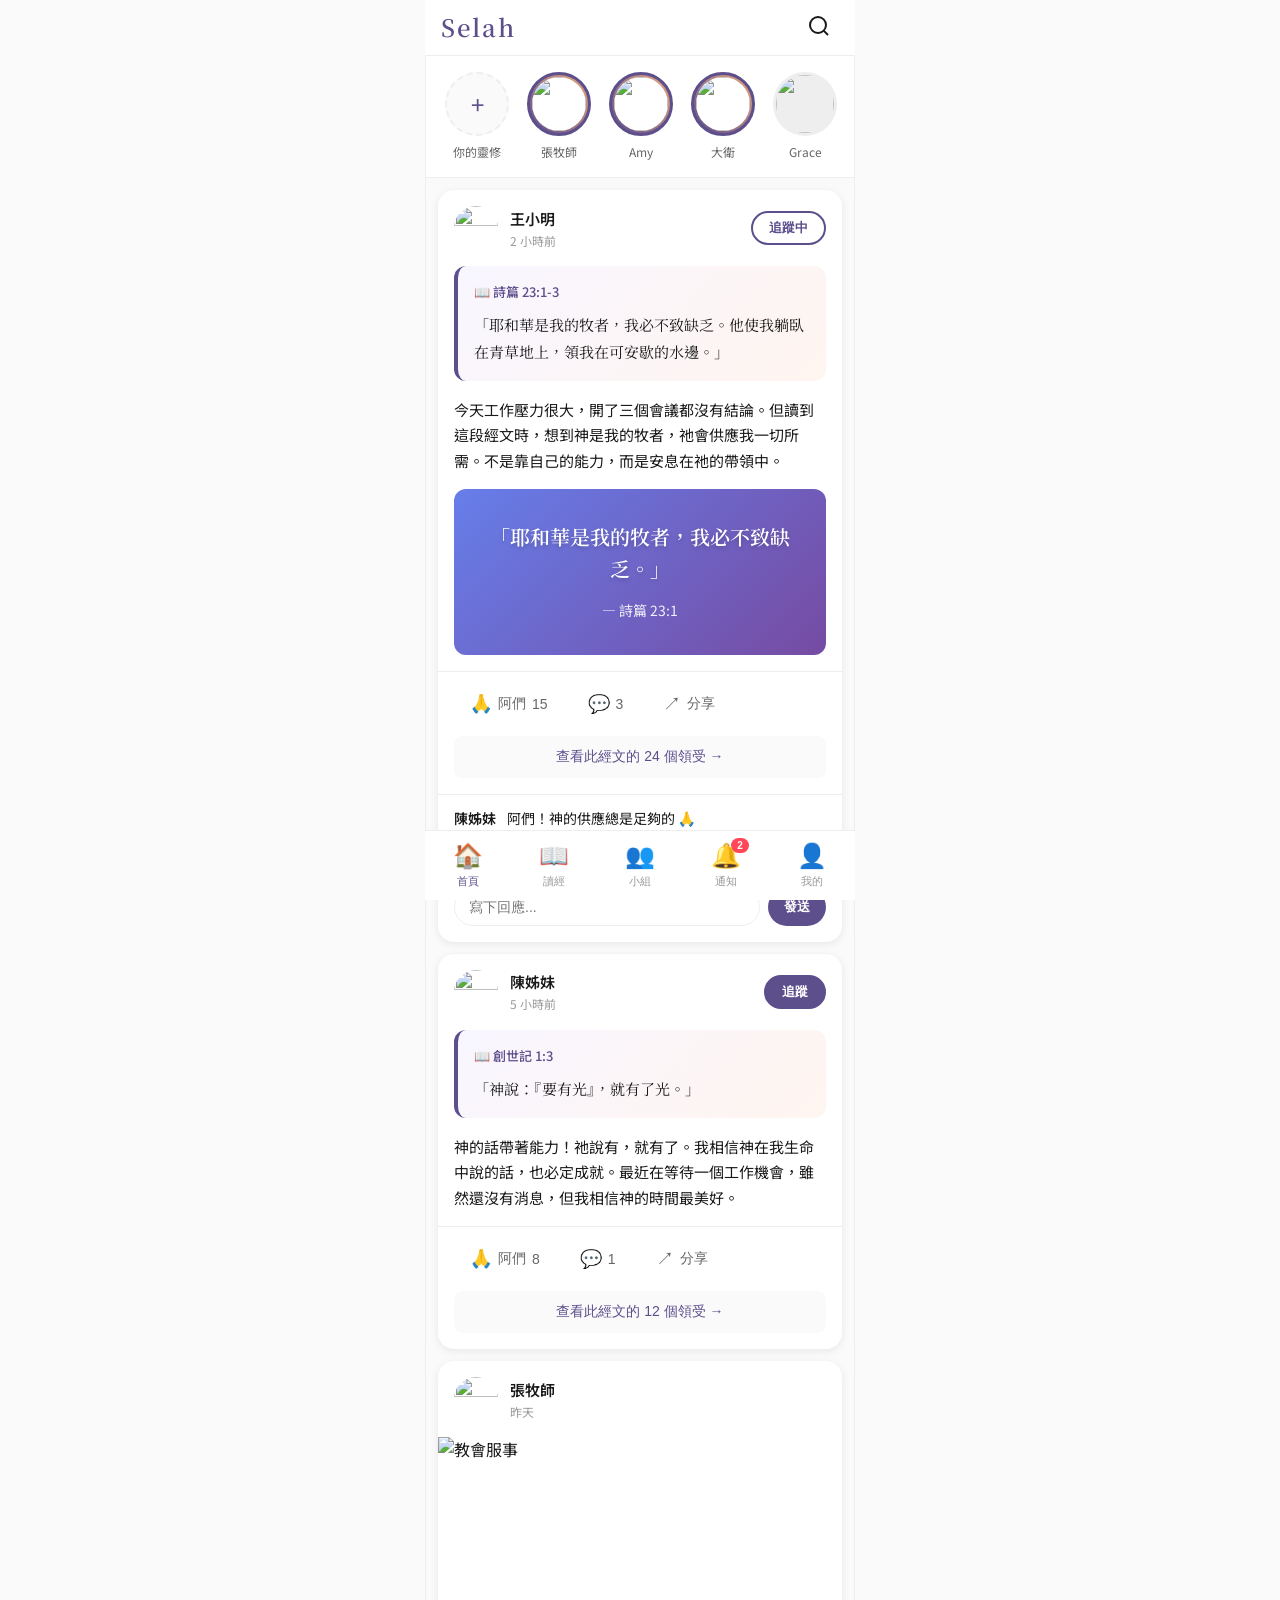
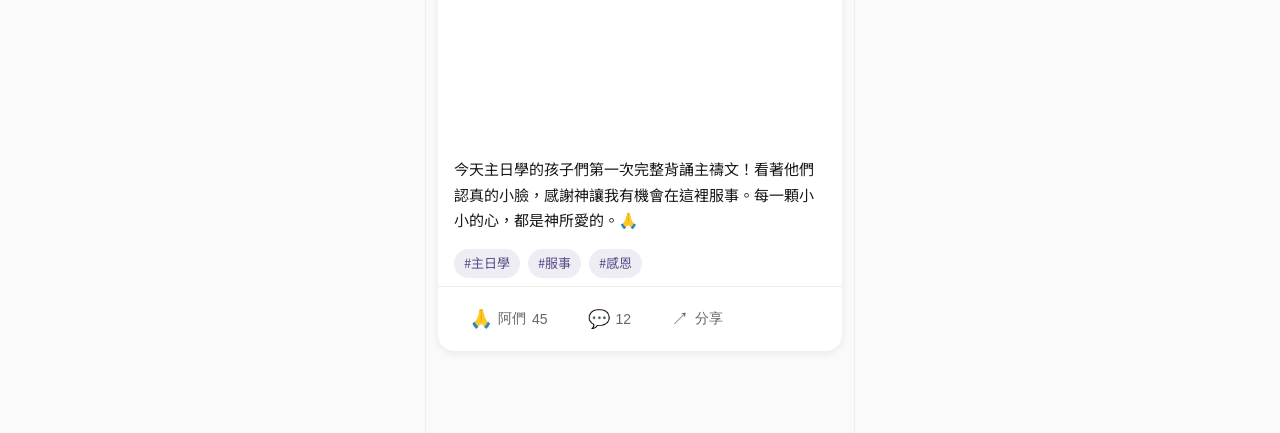
==== commit f081fd77: "Fix avatars: use English initials to avoid encoding issues Avatars now show clean initials: - ZP (張牧" ====
--- a/prototype/index.html
+++ b/prototype/index.html
@@ -1,9 +1,9 @@
-<!DOCTYPE html>
+﻿<!DOCTYPE html>
 <html lang="zh-TW">
 <head>
     <meta charset="UTF-8">
     <meta name="viewport" content="width=device-width, initial-scale=1.0, maximum-scale=1.0, user-scalable=no">
-    <title>Selah - ?��?社群</title>
+    <title>Selah - 聖經社群</title>
     <link rel="stylesheet" href="styles.css">
     <link href="https://fonts.googleapis.com/css2?family=Noto+Sans+TC:wght@400;500;700&family=Noto+Serif+TC:wght@400;600&display=swap" rel="stylesheet">
 </head>
@@ -12,7 +12,7 @@
         <!-- Header -->
         <header class="app-header" id="app-header">
             <h1 class="logo">Selah</h1>
-            <button class="search-btn" aria-label="?��?">
+            <button class="search-btn" aria-label="搜尋">
                 <svg width="24" height="24" viewBox="0 0 24 24" fill="none" stroke="currentColor" stroke-width="2">
                     <circle cx="11" cy="11" r="8"></circle>
                     <path d="m21 21-4.35-4.35"></path>
@@ -30,29 +30,29 @@
                         <div class="story-avatar">
                             <span>+</span>
                         </div>
-                        <span class="story-name">你�??�修</span>
+                        <span class="story-name">你的靈修</span>
                     </div>
                     <div class="story-item has-story">
                         <div class="story-avatar">
-                            <img src="https://api.dicebear.com/9.x/initials/svg?seed=張牧�?backgroundColor=5D4E8C&textColor=ffffff" alt="">
-                        </div>
-                        <span class="story-name">張牧�?/span>
+                            <img src="https://api.dicebear.com/9.x/initials/svg?seed=ZP&backgroundColor=5D4E8C&textColor=ffffff" alt="">
+                        </div>
+                        <span class="story-name">張牧師</span>
                     </div>
                     <div class="story-item has-story">
                         <div class="story-avatar">
-                            <img src="https://api.dicebear.com/9.x/initials/svg?seed=Amy&backgroundColor=E8A87C&textColor=ffffff" alt="">
+                            <img src="https://api.dicebear.com/9.x/initials/svg?seed=A&backgroundColor=E8A87C&textColor=ffffff" alt="">
                         </div>
                         <span class="story-name">Amy</span>
                     </div>
                     <div class="story-item has-story">
                         <div class="story-avatar">
-                            <img src="https://api.dicebear.com/9.x/initials/svg?seed=大�?&backgroundColor=7B6BA8&textColor=ffffff" alt="">
-                        </div>
-                        <span class="story-name">大�?</span>
+                            <img src="https://api.dicebear.com/9.x/initials/svg?seed=DW&backgroundColor=7B6BA8&textColor=ffffff" alt="">
+                        </div>
+                        <span class="story-name">大衛</span>
                     </div>
                     <div class="story-item">
                         <div class="story-avatar">
-                            <img src="https://api.dicebear.com/9.x/initials/svg?seed=Grace&backgroundColor=667eea&textColor=ffffff" alt="">
+                            <img src="https://api.dicebear.com/9.x/initials/svg?seed=G&backgroundColor=667eea&textColor=ffffff" alt="">
                         </div>
                         <span class="story-name">Grace</span>
                     </div>
@@ -63,56 +63,56 @@
                     <!-- Post 1 -->
                     <article class="post-card">
                         <div class="post-header">
-                            <img src="https://api.dicebear.com/9.x/initials/svg?seed=?��???backgroundColor=764ba2&textColor=ffffff" alt="" class="post-avatar">
+                            <img src="https://api.dicebear.com/9.x/initials/svg?seed=WX&backgroundColor=764ba2&textColor=ffffff" alt="" class="post-avatar">
                             <div class="post-user-info">
-                                <span class="post-username">?��???/span>
-                                <span class="post-time">2 小�???/span>
-                            </div>
-                            <button class="follow-btn following" data-user="xiaoming">追蹤�?/button>
-                        </div>
-                        <div class="post-scripture" data-verse="詩�? 23:1-3">
-                            <span class="scripture-ref">?? 詩�? 23:1-3</span>
-                            <p class="scripture-text">?�耶�??�是?��??�者�??��?不致缺�??��?使�?躺臥?��??�地上�??��??�可安�??�水?�。�?/p>
+                                <span class="post-username">王小明</span>
+                                <span class="post-time">2 小時前</span>
+                            </div>
+                            <button class="follow-btn following" data-user="xiaoming">追蹤中</button>
+                        </div>
+                        <div class="post-scripture" data-verse="詩篇 23:1-3">
+                            <span class="scripture-ref">📖 詩篇 23:1-3</span>
+                            <p class="scripture-text">「耶和華是我的牧者，我必不致缺乏。他使我躺臥在青草地上，領我在可安歇的水邊。」</p>
                         </div>
                         <div class="post-reflection">
-                            <p>今天工�?壓�?很大，�?了�??��?議都沒�?結�??��?讀?�這段經�??��??�到神是?��??�者�?祂�?供�??��??��??�?��??��??�己?�能?��??�是安息?��??�帶?�中??/p>
+                            <p>今天工作壓力很大，開了三個會議都沒有結論。但讀到這段經文時，想到神是我的牧者，祂會供應我一切所需。不是靠自己的能力，而是安息在祂的帶領中。</p>
                         </div>
                         <div class="post-image">
                             <div class="ai-card" style="background: linear-gradient(135deg, #667eea 0%, #764ba2 100%);">
-                                <p class="ai-card-verse">?�耶�??�是?��??�者�??��?不致缺�??��?/p>
-                                <span class="ai-card-ref">??詩�? 23:1</span>
+                                <p class="ai-card-verse">「耶和華是我的牧者，我必不致缺乏。」</p>
+                                <span class="ai-card-ref">— 詩篇 23:1</span>
                             </div>
                         </div>
                         <div class="post-actions">
                             <button class="action-btn amen-btn" data-count="15">
-                                <span class="action-icon">??</span>
-                                <span class="action-text">?��?/span>
+                                <span class="action-icon">🙏</span>
+                                <span class="action-text">阿們</span>
                                 <span class="action-count">15</span>
                             </button>
                             <button class="action-btn comment-btn">
-                                <span class="action-icon">?��</span>
+                                <span class="action-icon">💬</span>
                                 <span class="action-count">3</span>
                             </button>
                             <button class="action-btn share-btn">
-                                <span class="action-icon">??/span>
-                                <span class="action-text">?�享</span>
+                                <span class="action-icon">↗</span>
+                                <span class="action-text">分享</span>
                             </button>
                         </div>
                         <div class="post-view-scripture">
-                            <button class="view-all-btn" data-verse="詩�? 23:1-3">?��?此�??��? 24 ?��?????/button>
+                            <button class="view-all-btn" data-verse="詩篇 23:1-3">查看此經文的 24 個領受 →</button>
                         </div>
                         <!-- Comments Section -->
                         <div class="post-comments">
                             <div class="comments-preview">
                                 <div class="comment-item">
-                                    <span class="comment-user">?��?�?/span>
-                                    <span class="comment-text">?�們�?神�?供�?總是足�?????</span>
-                                </div>
-                                <button class="view-comments-btn">?��??�部 3 ?��?言</button>
+                                    <span class="comment-user">陳姊妹</span>
+                                    <span class="comment-text">阿們！神的供應總是足夠的 🙏</span>
+                                </div>
+                                <button class="view-comments-btn">查看全部 3 則留言</button>
                             </div>
                             <div class="comment-input-wrapper">
-                                <input type="text" class="comment-input" placeholder="寫�??��?...">
-                                <button class="comment-submit-btn">?��?/button>
+                                <input type="text" class="comment-input" placeholder="寫下回應...">
+                                <button class="comment-submit-btn">發送</button>
                             </div>
                         </div>
                     </article>
@@ -120,73 +120,73 @@
                     <!-- Post 2 -->
                     <article class="post-card">
                         <div class="post-header">
-                            <img src="https://api.dicebear.com/9.x/initials/svg?seed=?��?�?backgroundColor=11998e&textColor=ffffff" alt="" class="post-avatar">
+                            <img src="https://api.dicebear.com/9.x/initials/svg?seed=CS&backgroundColor=11998e&textColor=ffffff" alt="" class="post-avatar">
                             <div class="post-user-info">
-                                <span class="post-username">?��?�?/span>
-                                <span class="post-time">5 小�???/span>
+                                <span class="post-username">陳姊妹</span>
+                                <span class="post-time">5 小時前</span>
                             </div>
                             <button class="follow-btn" data-user="sister">追蹤</button>
                         </div>
-                        <div class="post-scripture" data-verse="?��?�?1:3">
-                            <span class="scripture-ref">?? ?��?�?1:3</span>
-                            <p class="scripture-text">?��?說�??��??��??��?就�?了�??��?/p>
+                        <div class="post-scripture" data-verse="創世記 1:3">
+                            <span class="scripture-ref">📖 創世記 1:3</span>
+                            <p class="scripture-text">「神說：『要有光』，就有了光。」</p>
                         </div>
                         <div class="post-reflection">
-                            <p>神�?話帶?�能?��?祂說?��?就�?了。�??�信神在?��??�中說�?話�?也�?定�?就。�?近在等�?一?�工作�??��??�然?��??��??��?但�??�信神�??��??�美好??/p>
+                            <p>神的話帶著能力！祂說有，就有了。我相信神在我生命中說的話，也必定成就。最近在等待一個工作機會，雖然還沒有消息，但我相信神的時間最美好。</p>
                         </div>
                         <div class="post-actions">
                             <button class="action-btn amen-btn" data-count="8">
-                                <span class="action-icon">??</span>
-                                <span class="action-text">?��?/span>
+                                <span class="action-icon">🙏</span>
+                                <span class="action-text">阿們</span>
                                 <span class="action-count">8</span>
                             </button>
                             <button class="action-btn comment-btn">
-                                <span class="action-icon">?��</span>
+                                <span class="action-icon">💬</span>
                                 <span class="action-count">1</span>
                             </button>
                             <button class="action-btn share-btn">
-                                <span class="action-icon">??/span>
-                                <span class="action-text">?�享</span>
+                                <span class="action-icon">↗</span>
+                                <span class="action-text">分享</span>
                             </button>
                         </div>
                         <div class="post-view-scripture">
-                            <button class="view-all-btn" data-verse="?��?�?1:3">?��?此�??��? 12 ?��?????/button>
+                            <button class="view-all-btn" data-verse="創世記 1:3">查看此經文的 12 個領受 →</button>
                         </div>
                     </article>
 
-                    <!-- Post 3: ?�活見�? -->
+                    <!-- Post 3: 生活見證 -->
                     <article class="post-card testimony-post">
                         <div class="post-header">
-                            <img src="https://api.dicebear.com/9.x/initials/svg?seed=張牧�?backgroundColor=5D4E8C&textColor=ffffff" alt="" class="post-avatar">
+                            <img src="https://api.dicebear.com/9.x/initials/svg?seed=ZP&backgroundColor=5D4E8C&textColor=ffffff" alt="" class="post-avatar">
                             <div class="post-user-info">
-                                <span class="post-username">張牧�?/span>
-                                <span class="post-time">?�天</span>
+                                <span class="post-username">張牧師</span>
+                                <span class="post-time">昨天</span>
                             </div>
                         </div>
                         <div class="post-testimony-image">
-                            <img src="https://images.unsplash.com/photo-1438232992991-995b7058bbb3?w=600&h=400&fit=crop" alt="?��??��?">
+                            <img src="https://images.unsplash.com/photo-1438232992991-995b7058bbb3?w=600&h=400&fit=crop" alt="教會服事">
                         </div>
                         <div class="post-reflection">
-                            <p>今天主日學�?孩�??�第一次�??��?誦主禱�?！�??��??��??��?小�?，�?謝�?讓�??��??�在?�裡?��??��?一顆�?小�?心�??�是神�??��??��??/p>
+                            <p>今天主日學的孩子們第一次完整背誦主禱文！看著他們認真的小臉，感謝神讓我有機會在這裡服事。每一顆小小的心，都是神所愛的。🙏</p>
                         </div>
                         <div class="post-tags">
-                            <span class="tag">#主日�?/span>
-                            <span class="tag">#?��?</span>
-                            <span class="tag">#?�恩</span>
+                            <span class="tag">#主日學</span>
+                            <span class="tag">#服事</span>
+                            <span class="tag">#感恩</span>
                         </div>
                         <div class="post-actions">
                             <button class="action-btn amen-btn" data-count="45">
-                                <span class="action-icon">??</span>
-                                <span class="action-text">?��?/span>
+                                <span class="action-icon">🙏</span>
+                                <span class="action-text">阿們</span>
                                 <span class="action-count">45</span>
                             </button>
                             <button class="action-btn comment-btn">
-                                <span class="action-icon">?��</span>
+                                <span class="action-icon">💬</span>
                                 <span class="action-count">12</span>
                             </button>
                             <button class="action-btn share-btn">
-                                <span class="action-icon">??/span>
-                                <span class="action-text">?�享</span>
+                                <span class="action-icon">↗</span>
+                                <span class="action-text">分享</span>
                             </button>
                         </div>
                     </article>
@@ -196,28 +196,29 @@
             <!-- Tab: Read -->
             <section class="tab-content" id="tab-read">
                 <div class="read-header">
-                    <button class="back-btn">??/button>
-                    <h2>?��?�?Genesis</h2>
-                    <button class="settings-btn">?��?</button>
+                    <button class="back-btn">←</button>
+                    <h2>創世記 Genesis</h2>
+                    <button class="settings-btn">⚙️</button>
                 </div>
                 <div class="chapter-nav">
-                    <span class="chapter-title">�?1 �?/span>
+                    <span class="chapter-title">第 1 章</span>
                 </div>
                 <div class="scripture-content" id="scripture-content">
-                    <p class="verse" data-verse="1"><sup>1</sup> 起�?�?span class="word-highlight" data-word="?ְּרֵ?שִ??ת" data-word-id="bereshit">�?/span><span class="word-highlight" data-word="?ָּרָ?" data-word-id="bara">?��?/span>天地??/p>
-                    <p class="verse" data-verse="2"><sup>2</sup> ?�是<span class="word-highlight" data-word="תֹ??ּ ?ָ?ֹ??ּ" data-word-id="tohu">空�?混�?</span>，淵?��??��?神�?<span class="word-highlight" data-word="ר?ּ?ַ" data-word-id="ruach">??/span>?��??�水?��???/p>
-                    <p class="verse selectable" data-verse="3"><sup>3</sup> 神說：「�???span class="word-highlight" data-word="??ֹר" data-word-id="or">??/span>?��?就�?了�???/p>
-                    <p class="verse" data-verse="4"><sup>4</sup> 神�??�是<span class="word-highlight" data-word="??ֹ?" data-word-id="tov">好�?</span>，就?��??��??��???/p>
-                    <p class="verse" data-verse="5"><sup>5</sup> 神稱?�為?��??��?稱�??�「�??�。�??��?，�??�晨，這是?��??��?/p>
-                    <p class="verse" data-verse="6"><sup>6</sup> 神說：「諸水�??��??�空�??將水?�為上�??��?/p>
-                    <p class="verse" data-verse="7"><sup>7</sup> 神就?�出空氣，�?空氣以�??�水?�空�?��上�?水�??��??��?就這樣?��???/p>
-                    <p class="verse" data-verse="8"><sup>8</sup> 神稱空氣?�「天?�。�??��?，�??�晨，是第�??��?/p>
+                    <p class="verse" data-verse="1"><sup>1</sup> 起初，<span class="word-highlight" data-word="בְּרֵאשִׁית" data-word-id="bereshit">神</span><span class="word-highlight" data-word="בָּרָא" data-word-id="bara">創造</span>天地。</p>
+                    <p class="verse" data-verse="2"><sup>2</sup> 地是<span class="word-highlight" data-word="תֹהוּ וָבֹהוּ" data-word-id="tohu">空虛混沌</span>，淵面黑暗；神的<span class="word-highlight" data-word="רוּחַ" data-word-id="ruach">靈</span>運行在水面上。</p>
+                    <p class="verse selectable" data-verse="3"><sup>3</sup> 神說：「要有<span class="word-highlight" data-word="אוֹר" data-word-id="or">光</span>」，就有了光。</p>
+                    <p class="verse" data-verse="4"><sup>4</sup> 神看光是<span class="word-highlight" data-word="טוֹב" data-word-id="tov">好的</span>，就把光暗分開了。</p>
+                    <p class="verse" data-verse="5"><sup>5</sup> 神稱光為「晝」，稱暗為「夜」。有晚上，有早晨，這是頭一日。</p>
+                    <p class="verse" data-verse="6"><sup>6</sup> 神說：「諸水之間要有空氣，將水分為上下。」</p>
+                    <p class="verse" data-verse="7"><sup>7</sup> 神就造出空氣，將空氣以下的水、空氣以上的水分開了。事就這樣成了。</p>
+                    <p class="verse" data-verse="8"><sup>8</sup> 神稱空氣為「天」。有晚上，有早晨，是第二日。</p>
                     
                     <div class="verse-insights-badge" data-verse="3">
-                        ?? ?�段經�???8 ?��???                    </div>
+                        📝 這段經文有 8 個領受
+                    </div>
                 </div>
                 <div class="chapter-pagination">
-                    <button class="prev-chapter" disabled>?� 上�?�?/button>
+                    <button class="prev-chapter" disabled>◀ 上一章</button>
                     <div class="chapter-dots">
                         <span class="dot active"></span>
                         <span class="dot"></span>
@@ -225,121 +226,121 @@
                         <span class="dot"></span>
                         <span class="dot"></span>
                     </div>
-                    <button class="next-chapter">下�?�???/button>
+                    <button class="next-chapter">下一章 ▶</button>
                 </div>
             </section>
 
             <!-- Tab: Post -->
             <section class="tab-content" id="tab-post">
                 <div class="post-options">
-                    <h2>?��??�貼??/h2>
+                    <h2>發布新貼文</h2>
                     <div class="post-option-cards">
                         <button class="post-option-card" id="btn-scripture-post">
-                            <span class="option-icon">??</span>
-                            <span class="option-title">經�??��?</span>
-                            <span class="option-desc">?��?經�? + 寫�?你�??��?</span>
+                            <span class="option-icon">📖</span>
+                            <span class="option-title">經文領受</span>
+                            <span class="option-desc">選取經文 + 寫下你的領受</span>
                         </button>
                         <button class="post-option-card" id="btn-testimony-post">
-                            <span class="option-icon">?��</span>
-                            <span class="option-title">?�活見�?</span>
-                            <span class="option-desc">?�享你�?神�?行�??�常</span>
+                            <span class="option-icon">📷</span>
+                            <span class="option-title">生活見證</span>
+                            <span class="option-desc">分享你與神同行的日常</span>
                         </button>
                         <button class="post-option-card" id="btn-song-post">
-                            <span class="option-icon">?��</span>
-                            <span class="option-title">詩�??�享</span>
-                            <span class="option-desc">?�享?��?你�?詩�?</span>
+                            <span class="option-icon">🎵</span>
+                            <span class="option-title">詩歌分享</span>
+                            <span class="option-desc">分享感動你的詩歌</span>
                         </button>
                     </div>
                 </div>
             </section>
 
-            <!-- Tab: Groups (小�?) -->
+            <!-- Tab: Groups (小組) -->
             <section class="tab-content" id="tab-groups">
                 <div class="groups-header">
-                    <h2>?��?小�?</h2>
-                    <button class="create-group-btn">+ 建�?小�?</button>
+                    <h2>我的小組</h2>
+                    <button class="create-group-btn">+ 建立小組</button>
                 </div>
                 
                 <!-- My Groups -->
                 <div class="my-groups">
                     <div class="group-card active-group">
-                        <div class="group-avatar">??/div>
+                        <div class="group-avatar">⛪</div>
                         <div class="group-info">
-                            <h3 class="group-name">?��??��??�年小�?</h3>
-                            <span class="group-members">128 位�???/span>
-                            <span class="group-activity">今天??5 ?�新?��?</span>
+                            <h3 class="group-name">我的教會青年小組</h3>
+                            <span class="group-members">128 位成員</span>
+                            <span class="group-activity">今天有 5 則新領受</span>
                         </div>
                         <span class="group-badge">3</span>
                     </div>
                     
                     <div class="group-card">
-                        <div class="group-avatar">??</div>
+                        <div class="group-avatar">📖</div>
                         <div class="group-info">
-                            <h3 class="group-name">?��??��???/h3>
-                            <span class="group-members">24 位�???/span>
-                            <span class="group-activity">?�天?�新貼�?</span>
+                            <h3 class="group-name">週三查經班</h3>
+                            <span class="group-members">24 位成員</span>
+                            <span class="group-activity">昨天有新貼文</span>
                         </div>
                     </div>
                     
                     <div class="group-card">
-                        <div class="group-avatar">??</div>
+                        <div class="group-avatar">🙏</div>
                         <div class="group-info">
-                            <h3 class="group-name">�?��?�士�?/h3>
-                            <span class="group-members">56 位�???/span>
-                            <span class="group-activity">3 天�?</span>
+                            <h3 class="group-name">代禱勇士群</h3>
+                            <span class="group-members">56 位成員</span>
+                            <span class="group-activity">3 天前</span>
                         </div>
                     </div>
                 </div>
 
                 <!-- Discover Groups -->
                 <div class="discover-groups">
-                    <h3 class="section-subtitle">?�索小�?</h3>
+                    <h3 class="section-subtitle">探索小組</h3>
                     
                     <div class="group-card discover">
-                        <div class="group-avatar">??</div>
+                        <div class="group-avatar">🌅</div>
                         <div class="group-info">
-                            <h3 class="group-name">?�禱讀經�?</h3>
-                            <span class="group-members">892 位�???/span>
-                            <span class="group-desc">每天?��? 6:00 一起�?�?/span>
-                        </div>
-                        <button class="join-group-btn">?�入</button>
+                            <h3 class="group-name">晨禱讀經團</h3>
+                            <span class="group-members">892 位成員</span>
+                            <span class="group-desc">每天早上 6:00 一起靈修</span>
+                        </div>
+                        <button class="join-group-btn">加入</button>
                     </div>
                     
                     <div class="group-card discover">
-                        <div class="group-avatar">?��?��?�‍�?�‍�??/div>
+                        <div class="group-avatar">👨‍👩‍👧‍👦</div>
                         <div class="group-info">
-                            <h3 class="group-name">家庭祭�?</h3>
-                            <span class="group-members">456 位�???/span>
-                            <span class="group-desc">?�享家庭?��??��?�?/span>
-                        </div>
-                        <button class="join-group-btn">?�入</button>
+                            <h3 class="group-name">家庭祭壇</h3>
+                            <span class="group-members">456 位成員</span>
+                            <span class="group-desc">分享家庭敬拜的點滴</span>
+                        </div>
+                        <button class="join-group-btn">加入</button>
                     </div>
                     
                     <div class="group-card discover">
-                        <div class="group-avatar">?��</div>
+                        <div class="group-avatar">💼</div>
                         <div class="group-info">
-                            <h3 class="group-name">?�場?�督�?/h3>
-                            <span class="group-members">1,234 位�???/span>
-                            <span class="group-desc">?�職?�為主�?見�?</span>
-                        </div>
-                        <button class="join-group-btn">?�入</button>
+                            <h3 class="group-name">職場基督徒</h3>
+                            <span class="group-members">1,234 位成員</span>
+                            <span class="group-desc">在職場為主作見證</span>
+                        </div>
+                        <button class="join-group-btn">加入</button>
                     </div>
                 </div>
 
                 <!-- Group Reading Plan -->
                 <div class="group-reading-plan">
-                    <h3 class="section-subtitle">?? 小�?讀經�???/h3>
+                    <h3 class="section-subtitle">📅 小組讀經計畫</h3>
                     <div class="reading-plan-card">
                         <div class="plan-header">
-                            <span class="plan-name">21 天詩篇�???/span>
-                            <span class="plan-progress">�?7 �?/span>
+                            <span class="plan-name">21 天詩篇之旅</span>
+                            <span class="plan-progress">第 7 天</span>
                         </div>
                         <div class="plan-today">
-                            <span class="plan-label">今日經�?</span>
-                            <span class="plan-verse">詩�? 23:1-6</span>
+                            <span class="plan-label">今日經文</span>
+                            <span class="plan-verse">詩篇 23:1-6</span>
                         </div>
                         <div class="plan-stats">
-                            <span>?�� 18/24 人已完�?今日?�度</span>
+                            <span>👥 18/24 人已完成今日進度</span>
                         </div>
                         <div class="plan-progress-bar">
                             <div class="progress-fill" style="width: 33%"></div>
@@ -349,55 +350,55 @@
 
                 <!-- Floating Action Button for Post -->
                 <button class="fab-post" id="fab-post">
-                    <span>?��?</span>
+                    <span>✏️</span>
                 </button>
             </section>
 
             <!-- Tab: Notifications -->
             <section class="tab-content" id="tab-notifications">
-                <h2 class="section-title">?�知</h2>
+                <h2 class="section-title">通知</h2>
                 <div class="notifications-list">
                     <div class="notification-group">
                         <h3 class="notification-date">今天</h3>
                         <div class="notification-item unread">
-                            <span class="notif-icon">??</span>
+                            <span class="notif-icon">🙏</span>
                             <div class="notif-content">
-                                <p><strong>?��???/strong> 對�??��??�說?�阿?��?/p>
-                                <span class="notif-preview">詩�? 23:1?�耶�??�是?��?...</span>
-                                <span class="notif-time">2 ?��???/span>
+                                <p><strong>王小明</strong> 對你的領受說「阿們」</p>
+                                <span class="notif-preview">詩篇 23:1「耶和華是我的...</span>
+                                <span class="notif-time">2 分鐘前</span>
                             </div>
                         </div>
                         <div class="notification-item unread">
-                            <span class="notif-icon">?��</span>
+                            <span class="notif-icon">💬</span>
                             <div class="notif-content">
-                                <p><strong>?��?�?/strong> ?��?了�??��???/p>
-                                <span class="notif-preview">?��?謝�?享�??�段經�?也�?...</span>
-                                <span class="notif-time">1 小�???/span>
+                                <p><strong>陳姊妹</strong> 回覆了你的領受</p>
+                                <span class="notif-preview">「謝謝分享！這段經文也很...</span>
+                                <span class="notif-time">1 小時前</span>
                             </div>
                         </div>
                         <div class="notification-item">
-                            <span class="notif-icon">?��</span>
+                            <span class="notif-icon">👥</span>
                             <div class="notif-content">
-                                <p><strong>你�?小�?</strong> ??3 ?�新?��?</p>
-                                <span class="notif-time">3 小�???/span>
+                                <p><strong>你的小組</strong> 有 3 則新領受</p>
+                                <span class="notif-time">3 小時前</span>
                             </div>
                         </div>
                     </div>
                     <div class="notification-group">
-                        <h3 class="notification-date">?�天</h3>
+                        <h3 class="notification-date">昨天</h3>
                         <div class="notification-item">
-                            <span class="notif-icon">??</span>
+                            <span class="notif-icon">📖</span>
                             <div class="notif-content">
-                                <p>你追蹤�? <strong>張牧�?/strong> ?��?了新?��?</p>
-                                <span class="notif-preview">羅馬??8:28?�萬事�??��???..</span>
-                                <span class="notif-time">?�天</span>
+                                <p>你追蹤的 <strong>張牧師</strong> 發布了新領受</p>
+                                <span class="notif-preview">羅馬書 8:28「萬事互相效力...</span>
+                                <span class="notif-time">昨天</span>
                             </div>
                         </div>
                         <div class="notification-item highlight">
-                            <span class="notif-icon">?��</span>
+                            <span class="notif-icon">🔥</span>
                             <div class="notif-content">
-                                <p>你已???讀�?<strong>7 �?/strong>！繼續�?油�?</p>
-                                <span class="notif-time">?�天</span>
+                                <p>你已連續讀經 <strong>7 天</strong>！繼續加油！</p>
+                                <span class="notif-time">昨天</span>
                             </div>
                         </div>
                     </div>
@@ -408,51 +409,51 @@
             <section class="tab-content" id="tab-profile">
                 <div class="profile-header">
                     <div class="profile-avatar">
-                        <img src="https://api.dicebear.com/9.x/initials/svg?seed=約書�?backgroundColor=5D4E8C&textColor=ffffff" alt="">
-                    </div>
-                    <h2 class="profile-name">約書�?/h2>
+                        <img src="https://api.dicebear.com/9.x/initials/svg?seed=JS&backgroundColor=5D4E8C&textColor=ffffff" alt="">
+                    </div>
+                    <h2 class="profile-name">約書亞</h2>
                     <span class="profile-handle">@joshua_chen</span>
                 </div>
                 <div class="profile-stats">
                     <div class="stat-item">
-                        <span class="stat-icon">?��</span>
+                        <span class="stat-icon">🔥</span>
                         <span class="stat-value">23</span>
-                        <span class="stat-label">???讀�?/span>
+                        <span class="stat-label">連續讀經</span>
                     </div>
                     <div class="stat-item">
-                        <span class="stat-icon">??</span>
+                        <span class="stat-icon">📝</span>
                         <span class="stat-value">47</span>
-                        <span class="stat-label">?��?總數</span>
+                        <span class="stat-label">領受總數</span>
                     </div>
                     <div class="stat-item">
                         <span class="stat-value">156</span>
-                        <span class="stat-label">追蹤??/span>
+                        <span class="stat-label">追蹤者</span>
                     </div>
                     <div class="stat-item">
                         <span class="stat-value">89</span>
-                        <span class="stat-label">追蹤�?/span>
+                        <span class="stat-label">追蹤中</span>
                     </div>
                 </div>
                 <div class="profile-tabs">
-                    <button class="profile-tab active">?? ?��?</button>
-                    <button class="profile-tab">?�� 見�?</button>
-                    <button class="profile-tab">?? ?��?</button>
+                    <button class="profile-tab active">📝 領受</button>
+                    <button class="profile-tab">📷 見證</button>
+                    <button class="profile-tab">🔖 收藏</button>
                 </div>
                 <div class="profile-posts">
                     <div class="profile-post-item">
-                        <span class="post-ref">?? 詩�? 23:1</span>
-                        <p>今天工�?壓�?很大...</p>
-                        <span class="post-date">?�天</span>
+                        <span class="post-ref">📖 詩篇 23:1</span>
+                        <p>今天工作壓力很大...</p>
+                        <span class="post-date">昨天</span>
                     </div>
                     <div class="profile-post-item">
-                        <span class="post-ref">?? ?��?�?1:3</span>
-                        <p>神�?話帶?�能??..</p>
-                        <span class="post-date">?�天</span>
+                        <span class="post-ref">📖 創世記 1:3</span>
+                        <p>神的話帶著能力...</p>
+                        <span class="post-date">前天</span>
                     </div>
                     <div class="profile-post-item">
-                        <span class="post-ref">?? ?��?比書 4:13</span>
-                        <p>?��??�那?�給?��??��?...</p>
-                        <span class="post-date">3 天�?</span>
+                        <span class="post-ref">📖 腓立比書 4:13</span>
+                        <p>我靠著那加給我力量的...</p>
+                        <span class="post-date">3 天前</span>
                     </div>
                 </div>
             </section>
@@ -461,25 +462,25 @@
         <!-- Bottom Navigation -->
         <nav class="bottom-nav">
             <button class="nav-item active" data-tab="feed">
-                <span class="nav-icon">??</span>
-                <span class="nav-label">首�?</span>
+                <span class="nav-icon">🏠</span>
+                <span class="nav-label">首頁</span>
             </button>
             <button class="nav-item" data-tab="read">
-                <span class="nav-icon">??</span>
-                <span class="nav-label">讀�?/span>
+                <span class="nav-icon">📖</span>
+                <span class="nav-label">讀經</span>
             </button>
             <button class="nav-item" data-tab="groups">
-                <span class="nav-icon">?��</span>
-                <span class="nav-label">小�?</span>
+                <span class="nav-icon">👥</span>
+                <span class="nav-label">小組</span>
             </button>
             <button class="nav-item" data-tab="notifications">
-                <span class="nav-icon">??</span>
-                <span class="nav-label">?�知</span>
+                <span class="nav-icon">🔔</span>
+                <span class="nav-label">通知</span>
                 <span class="nav-badge">2</span>
             </button>
             <button class="nav-item" data-tab="profile">
-                <span class="nav-icon">?��</span>
-                <span class="nav-label">?��?</span>
+                <span class="nav-icon">👤</span>
+                <span class="nav-label">我的</span>
             </button>
         </nav>
 
@@ -487,30 +488,30 @@
         <div class="modal" id="modal-reflection">
             <div class="modal-content">
                 <div class="modal-header">
-                    <button class="modal-close">??/button>
-                    <h3>寫�??��?</h3>
-                    <button class="modal-submit" id="btn-publish">?��?</button>
+                    <button class="modal-close">✕</button>
+                    <h3>寫下領受</h3>
+                    <button class="modal-submit" id="btn-publish">發布</button>
                 </div>
                 <div class="modal-body">
                     <div class="selected-scripture">
-                        <span class="scripture-ref">?? ?��?�?1:3</span>
-                        <p class="scripture-text">?��?說�??��??��??��?就�?了�??��?/p>
-                    </div>
-                    <textarea class="reflection-input" placeholder="?�這段經�?中�??��??�到..."></textarea>
+                        <span class="scripture-ref">📖 創世記 1:3</span>
+                        <p class="scripture-text">「神說：『要有光』，就有了光。」</p>
+                    </div>
+                    <textarea class="reflection-input" placeholder="在這段經文中，我領受到..."></textarea>
                     <div class="modal-options">
                         <button class="option-btn" id="btn-generate-card">
-                            <span>?��</span> ?��??�卡
+                            <span>🎨</span> 生成圖卡
                         </button>
                         <button class="option-btn">
-                            <span>?��</span> ?��??��?
+                            <span>📷</span> 附加照片
                         </button>
                     </div>
                     <div class="share-options">
-                        <label>?�享對象�?/label>
+                        <label>分享對象：</label>
                         <div class="radio-group">
-                            <label><input type="radio" name="share" checked> ?��?</label>
-                            <label><input type="radio" name="share"> ?�追蹤�?/label>
-                            <label><input type="radio" name="share"> ?��?小�?</label>
+                            <label><input type="radio" name="share" checked> 公開</label>
+                            <label><input type="radio" name="share"> 僅追蹤者</label>
+                            <label><input type="radio" name="share"> 我的小組</label>
                         </div>
                     </div>
                 </div>
@@ -521,46 +522,46 @@
         <div class="modal" id="modal-ai-cards">
             <div class="modal-content modal-cards">
                 <div class="modal-header">
-                    <button class="modal-close">??/button>
-                    <h3>?��??�卡風格</h3>
+                    <button class="modal-close">←</button>
+                    <h3>選擇圖卡風格</h3>
                     <button class="modal-submit">使用</button>
                 </div>
                 <div class="modal-body">
-                    <p class="generating-text" id="generating-text">�?��?��??��??��??��??�卡...</p>
+                    <p class="generating-text" id="generating-text">正在根據您的領受生成圖卡...</p>
                     <div class="ai-cards-grid" id="ai-cards-grid" style="display: none;">
                         <div class="ai-card-option selected" style="background: linear-gradient(135deg, #667eea 0%, #764ba2 100%);">
-                            <p class="card-verse">?��??��???/p>
-                            <span class="card-ref">???��?�?1:3</span>
+                            <p class="card-verse">「要有光」</p>
+                            <span class="card-ref">— 創世記 1:3</span>
                             <span class="card-style">紫色漸層</span>
                         </div>
                         <div class="ai-card-option" style="background: linear-gradient(135deg, #f5af19 0%, #f12711 100%);">
-                            <p class="card-verse">?��??��???/p>
-                            <span class="card-ref">???��?�?1:3</span>
-                            <span class="card-style">?�出?�色</span>
+                            <p class="card-verse">「要有光」</p>
+                            <span class="card-ref">— 創世記 1:3</span>
+                            <span class="card-style">日出暖色</span>
                         </div>
                         <div class="ai-card-option" style="background: linear-gradient(135deg, #1a1a2e 0%, #16213e 100%); color: #fff;">
-                            <p class="card-verse">?��??��???/p>
-                            <span class="card-ref">???��?�?1:3</span>
-                            <span class="card-style">?�空夜色</span>
+                            <p class="card-verse">「要有光」</p>
+                            <span class="card-ref">— 創世記 1:3</span>
+                            <span class="card-style">星空夜色</span>
                         </div>
                         <div class="ai-card-option" style="background: linear-gradient(135deg, #a8edea 0%, #fed6e3 100%);">
-                            <p class="card-verse">?��??��???/p>
-                            <span class="card-ref">???��?�?1:3</span>
+                            <p class="card-verse">「要有光」</p>
+                            <span class="card-ref">— 創世記 1:3</span>
                             <span class="card-style">清新水彩</span>
                         </div>
                         <div class="ai-card-option" style="background: #fff; border: 2px solid #333;">
-                            <p class="card-verse" style="color: #333;">?��??��???/p>
-                            <span class="card-ref" style="color: #666;">???��?�?1:3</span>
+                            <p class="card-verse" style="color: #333;">「要有光」</p>
+                            <span class="card-ref" style="color: #666;">— 創世記 1:3</span>
                             <span class="card-style">極簡黑白</span>
                         </div>
                         <div class="ai-card-option" style="background: linear-gradient(135deg, #11998e 0%, #38ef7d 100%);">
-                            <p class="card-verse">?��??��???/p>
-                            <span class="card-ref">???��?�?1:3</span>
-                            <span class="card-style">?�命綠�?</span>
+                            <p class="card-verse">「要有光」</p>
+                            <span class="card-ref">— 創世記 1:3</span>
+                            <span class="card-style">生命綠意</span>
                         </div>
                     </div>
                     <button class="regenerate-btn" id="regenerate-btn" style="display: none;">
-                        ?? ?�新?��?
+                        🔄 重新生成
                     </button>
                 </div>
             </div>
@@ -570,54 +571,54 @@
         <div class="modal" id="modal-verse-reflections">
             <div class="modal-content modal-full">
                 <div class="modal-header">
-                    <button class="modal-close">??/button>
-                    <h3>詩�? 23:1-3 ?��???/h3>
+                    <button class="modal-close">←</button>
+                    <h3>詩篇 23:1-3 的領受</h3>
                 </div>
                 <div class="modal-body">
                     <div class="verse-display">
-                        <p>?�耶�??�是?��??�者�??��?不致缺�??��?使�?躺臥?��??�地上�??��??�可安�??�水?�。�?/p>
-                    </div>
-                    <div class="reflections-count">32 位�??��?妹�??��?</div>
+                        <p>「耶和華是我的牧者，我必不致缺乏。他使我躺臥在青草地上，領我在可安歇的水邊。」</p>
+                    </div>
+                    <div class="reflections-count">32 位弟兄姊妹的領受</div>
                     <div class="reflections-list">
                         <div class="reflection-item">
-                            <img src="https://api.dicebear.com/9.x/initials/svg?seed=�i���v&backgroundColor=5D4E8C&textColor=ffffff" alt="" class="reflection-avatar">
+                            <img src="https://api.dicebear.com/9.x/initials/svg?seed=ZP&backgroundColor=5D4E8C&textColor=ffffff" alt="" class="reflection-avatar">
                             <div class="reflection-content">
                                 <div class="reflection-header">
-                                    <span class="reflection-user">張牧�?/span>
-                                    <span class="reflection-time">?�天</span>
-                                </div>
-                                <p>?�牧?�」在?��??�「餵養者」�?神�??�帶?��??��??�親?�餵養�??��??�命?�當?�們�??�枯乾�?，�??�帶?�們到?��??��??��?歇�?水�?...</p>
+                                    <span class="reflection-user">張牧師</span>
+                                    <span class="reflection-time">昨天</span>
+                                </div>
+                                <p>「牧者」在原文是「餵養者」，神不只帶領我們，更親自餵養我們的靈命。當我們感到枯乾時，祂會帶我們到青草地和可安歇的水邊...</p>
                                 <div class="reflection-stats">
-                                    <span>?? 45</span>
-                                    <span>?�� 12</span>
+                                    <span>🙏 45</span>
+                                    <span>💬 12</span>
                                 </div>
                             </div>
                         </div>
                         <div class="reflection-item">
-                            <img src="https://api.dicebear.com/9.x/initials/svg?seed=Amy&backgroundColor=E8A87C&textColor=ffffff" alt="" class="reflection-avatar">
+                            <img src="https://api.dicebear.com/9.x/initials/svg?seed=A&backgroundColor=E8A87C&textColor=ffffff" alt="" class="reflection-avatar">
                             <div class="reflection-content">
                                 <div class="reflection-header">
                                     <span class="reflection-user">Amy</span>
-                                    <span class="reflection-time">3 天�?</span>
-                                </div>
-                                <p>?��?信主三個�?，這段經�?讓�??��??��??��??�以?�總覺�?要�??�己?��?，現?�知?��?一位牧?�在?�顧??..</p>
+                                    <span class="reflection-time">3 天前</span>
+                                </div>
+                                <p>我剛信主三個月，這段經文讓我感受到神的愛。以前總覺得要靠自己努力，現在知道有一位牧者在照顧我...</p>
                                 <div class="reflection-stats">
-                                    <span>?? 23</span>
-                                    <span>?�� 5</span>
+                                    <span>🙏 23</span>
+                                    <span>💬 5</span>
                                 </div>
                             </div>
                         </div>
                         <div class="reflection-item">
-                            <img src="https://api.dicebear.com/9.x/initials/svg?seed=�j��&backgroundColor=7B6BA8&textColor=ffffff" alt="" class="reflection-avatar">
+                            <img src="https://api.dicebear.com/9.x/initials/svg?seed=DW&backgroundColor=7B6BA8&textColor=ffffff" alt="" class="reflection-avatar">
                             <div class="reflection-content">
                                 <div class="reflection-header">
-                                    <span class="reflection-user">大�?</span>
-                                    <span class="reflection-time">上�?/span>
-                                </div>
-                                <p>?��?必�??�缺乏」�??��??�說?�們�??��?多�??�是說�??��?要�?，�??��?供�??�這�??�是很大?��???..</p>
+                                    <span class="reflection-user">大衛</span>
+                                    <span class="reflection-time">上週</span>
+                                </div>
+                                <p>「我必不致缺乏」— 這不是說我們會有很多，而是說我們需要的，神都會供應。這對我是很大的提醒...</p>
                                 <div class="reflection-stats">
-                                    <span>?? 18</span>
-                                    <span>?�� 3</span>
+                                    <span>🙏 18</span>
+                                    <span>💬 3</span>
                                 </div>
                             </div>
                         </div>
@@ -628,18 +629,18 @@
 
         <!-- Selection Popup -->
         <div class="selection-popup" id="selection-popup">
-            <button class="popup-btn" id="btn-write-reflection">?? 寫�???/button>
-            <button class="popup-btn">?? 複製</button>
-            <button class="popup-btn">?? ?��?</button>
+            <button class="popup-btn" id="btn-write-reflection">📝 寫領受</button>
+            <button class="popup-btn">📋 複製</button>
+            <button class="popup-btn">🔖 收藏</button>
         </div>
 
-        <!-- Modal: Word Study (?��?�??) -->
+        <!-- Modal: Word Study (原文解析) -->
         <div class="modal" id="modal-word-study">
             <div class="modal-content modal-word">
                 <div class="modal-header">
-                    <button class="modal-close">??/button>
-                    <h3>?��?�??</h3>
-                    <button class="modal-share-btn">??/button>
+                    <button class="modal-close">✕</button>
+                    <h3>原文解析</h3>
+                    <button class="modal-share-btn">↗</button>
                 </div>
                 <div class="modal-body" id="word-study-content">
                     <!-- Content will be dynamically inserted -->
@@ -647,76 +648,77 @@
             </div>
         </div>
 
-        <!-- Modal: Comments (?��?) -->
+        <!-- Modal: Comments (留言) -->
         <div class="modal" id="modal-comments">
             <div class="modal-content modal-comments">
                 <div class="modal-header">
-                    <button class="modal-close">??/button>
-                    <h3>?��?</h3>
+                    <button class="modal-close">✕</button>
+                    <h3>留言</h3>
                 </div>
                 <div class="modal-body">
                     <div class="comments-list">
                         <div class="comment-full">
-                            <img src="https://api.dicebear.com/9.x/initials/svg?seed=���n�f&backgroundColor=11998e&textColor=ffffff" alt="" class="comment-avatar">
+                            <img src="https://api.dicebear.com/9.x/initials/svg?seed=CS&backgroundColor=11998e&textColor=ffffff" alt="" class="comment-avatar">
                             <div class="comment-content">
                                 <div class="comment-header">
-                                    <span class="comment-author">?��?�?/span>
-                                    <span class="comment-time">1 小�???/span>
-                                </div>
-                                <p class="comment-body">?�們�?神�?供�?總是足�????? ?�近�?也�?歷到神�?妙�?帶�???/p>
+                                    <span class="comment-author">陳姊妹</span>
+                                    <span class="comment-time">1 小時前</span>
+                                </div>
+                                <p class="comment-body">阿們！神的供應總是足夠的 🙏 最近我也經歷到神奇妙的帶領。</p>
                                 <div class="comment-actions">
-                                    <button class="comment-like">?? 5</button>
-                                    <button class="comment-reply">?��?</button>
+                                    <button class="comment-like">🙏 5</button>
+                                    <button class="comment-reply">回覆</button>
                                 </div>
                             </div>
                         </div>
                         
                         <div class="comment-full">
-                            <img src="https://api.dicebear.com/9.x/initials/svg?seed=�j��&backgroundColor=7B6BA8&textColor=ffffff" alt="" class="comment-avatar">
+                            <img src="https://api.dicebear.com/9.x/initials/svg?seed=DW&backgroundColor=7B6BA8&textColor=ffffff" alt="" class="comment-avatar">
                             <div class="comment-content">
                                 <div class="comment-header">
-                                    <span class="comment-author">大�?</span>
-                                    <span class="comment-time">30 ?��???/span>
-                                </div>
-                                <p class="comment-body">?��??�享！這段經�?也是?��??�歡?��?一?�「�?必�??�缺乏」�??��?安慰人�???/p>
+                                    <span class="comment-author">大衛</span>
+                                    <span class="comment-time">30 分鐘前</span>
+                                </div>
+                                <p class="comment-body">感謝分享！這段經文也是我最喜歡的之一。「我必不致缺乏」真的很安慰人心。</p>
                                 <div class="comment-actions">
-                                    <button class="comment-like">?? 3</button>
-                                    <button class="comment-reply">?��?</button>
+                                    <button class="comment-like">🙏 3</button>
+                                    <button class="comment-reply">回覆</button>
                                 </div>
                             </div>
                         </div>
                         
                         <div class="comment-full">
-                            <img src="https://api.dicebear.com/9.x/initials/svg?seed=Grace&backgroundColor=667eea&textColor=ffffff" alt="" class="comment-avatar">
+                            <img src="https://api.dicebear.com/9.x/initials/svg?seed=G&backgroundColor=667eea&textColor=ffffff" alt="" class="comment-avatar">
                             <div class="comment-content">
                                 <div class="comment-header">
                                     <span class="comment-author">Grace</span>
-                                    <span class="comment-time">10 ?��???/span>
-                                </div>
-                                <p class="comment-body">?��?禱�?！�?神繼續帶?��??��?一�??��?</p>
+                                    <span class="comment-time">10 分鐘前</span>
+                                </div>
+                                <p class="comment-body">為你禱告！願神繼續帶領你的每一步 ❤️</p>
                                 <div class="comment-actions">
-                                    <button class="comment-like">?? 2</button>
-                                    <button class="comment-reply">?��?</button>
+                                    <button class="comment-like">🙏 2</button>
+                                    <button class="comment-reply">回覆</button>
                                 </div>
                             </div>
                         </div>
                     </div>
                 </div>
                 <div class="comment-input-fixed">
-                    <img src="https://api.dicebear.com/9.x/initials/svg?seed=���Ѩ�&backgroundColor=5D4E8C&textColor=ffffff" alt="" class="my-avatar">
-                    <input type="text" class="comment-input-full" placeholder="寫�?你�??��?...">
-                    <button class="send-comment-btn">?��?/button>
+                    <img src="https://api.dicebear.com/9.x/initials/svg?seed=JS&backgroundColor=5D4E8C&textColor=ffffff" alt="" class="my-avatar">
+                    <input type="text" class="comment-input-full" placeholder="寫下你的回應...">
+                    <button class="send-comment-btn">發送</button>
                 </div>
             </div>
         </div>
 
         <!-- Toast -->
         <div class="toast" id="toast">
-            <span class="toast-icon">??/span>
-            <span class="toast-message">?��??��?�?/span>
+            <span class="toast-icon">✓</span>
+            <span class="toast-message">發布成功！</span>
         </div>
     </div>
 
     <script src="app.js"></script>
 </body>
 </html>
+
